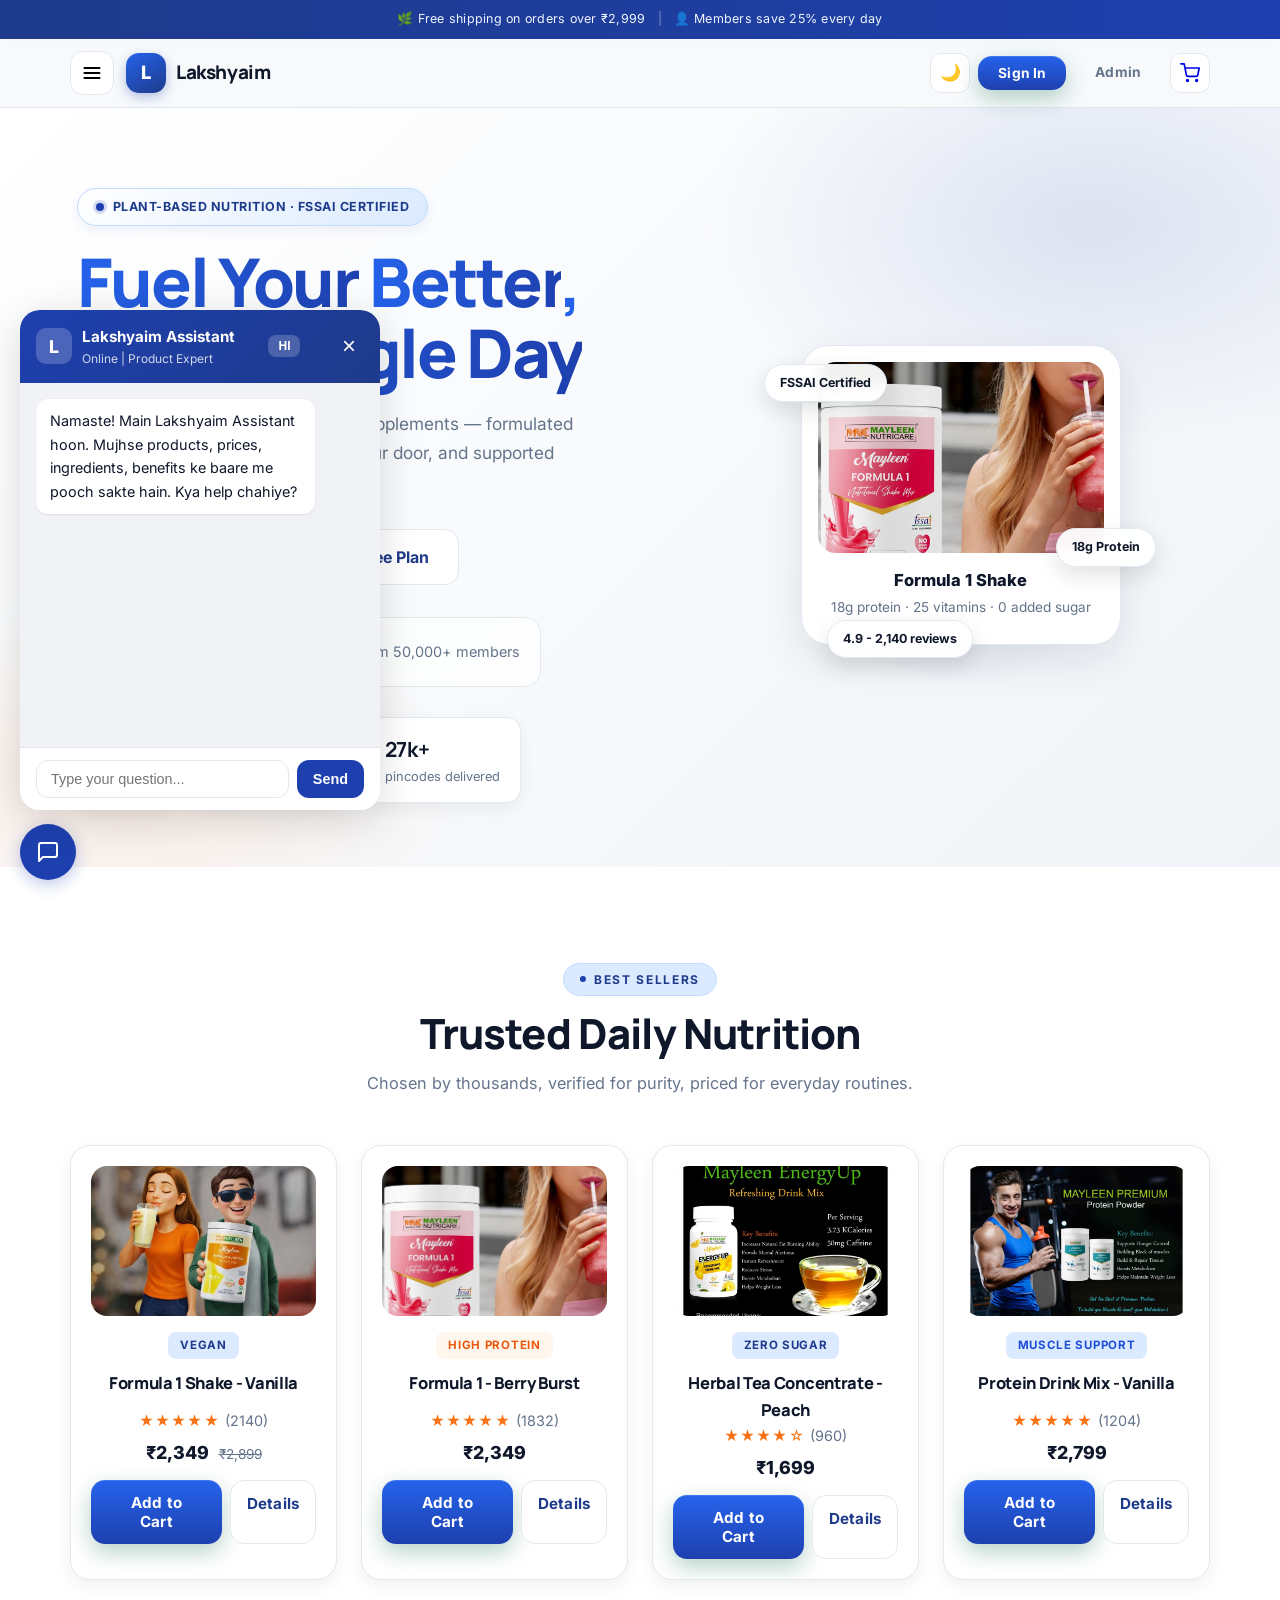
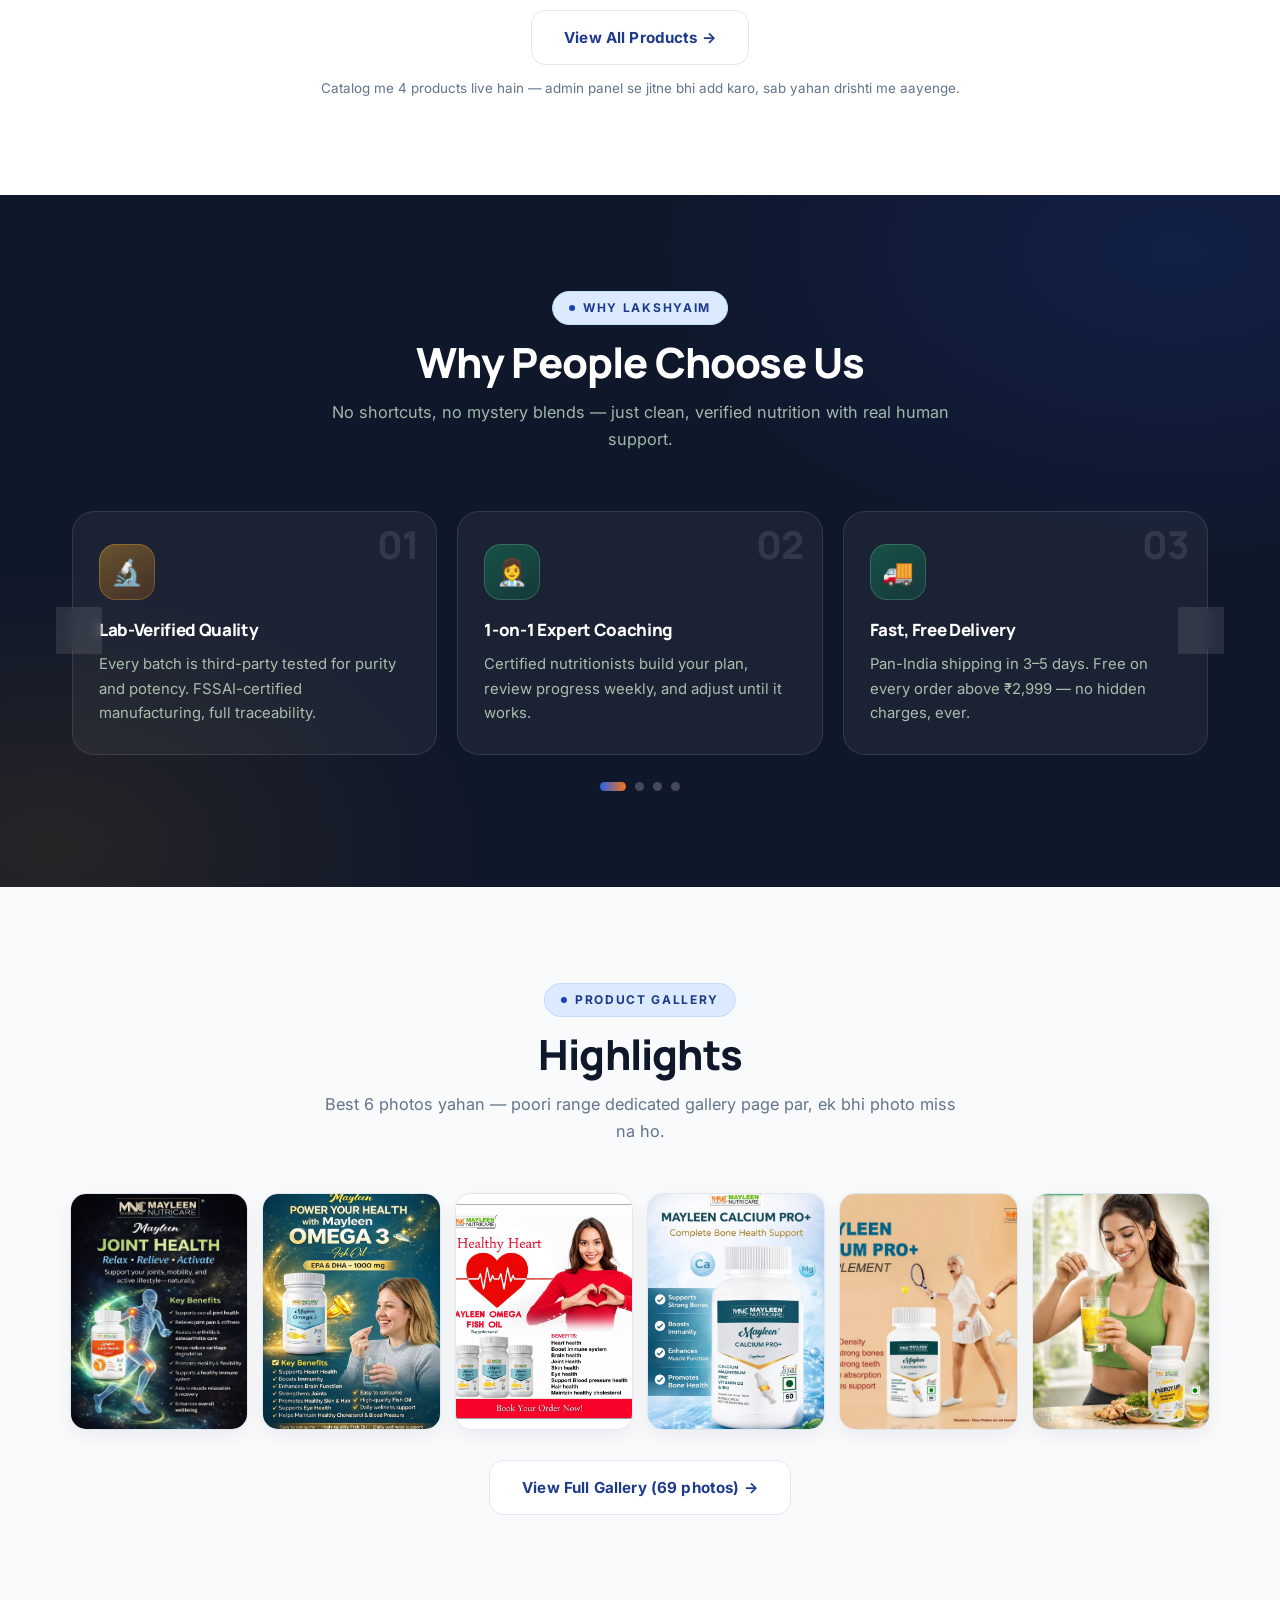
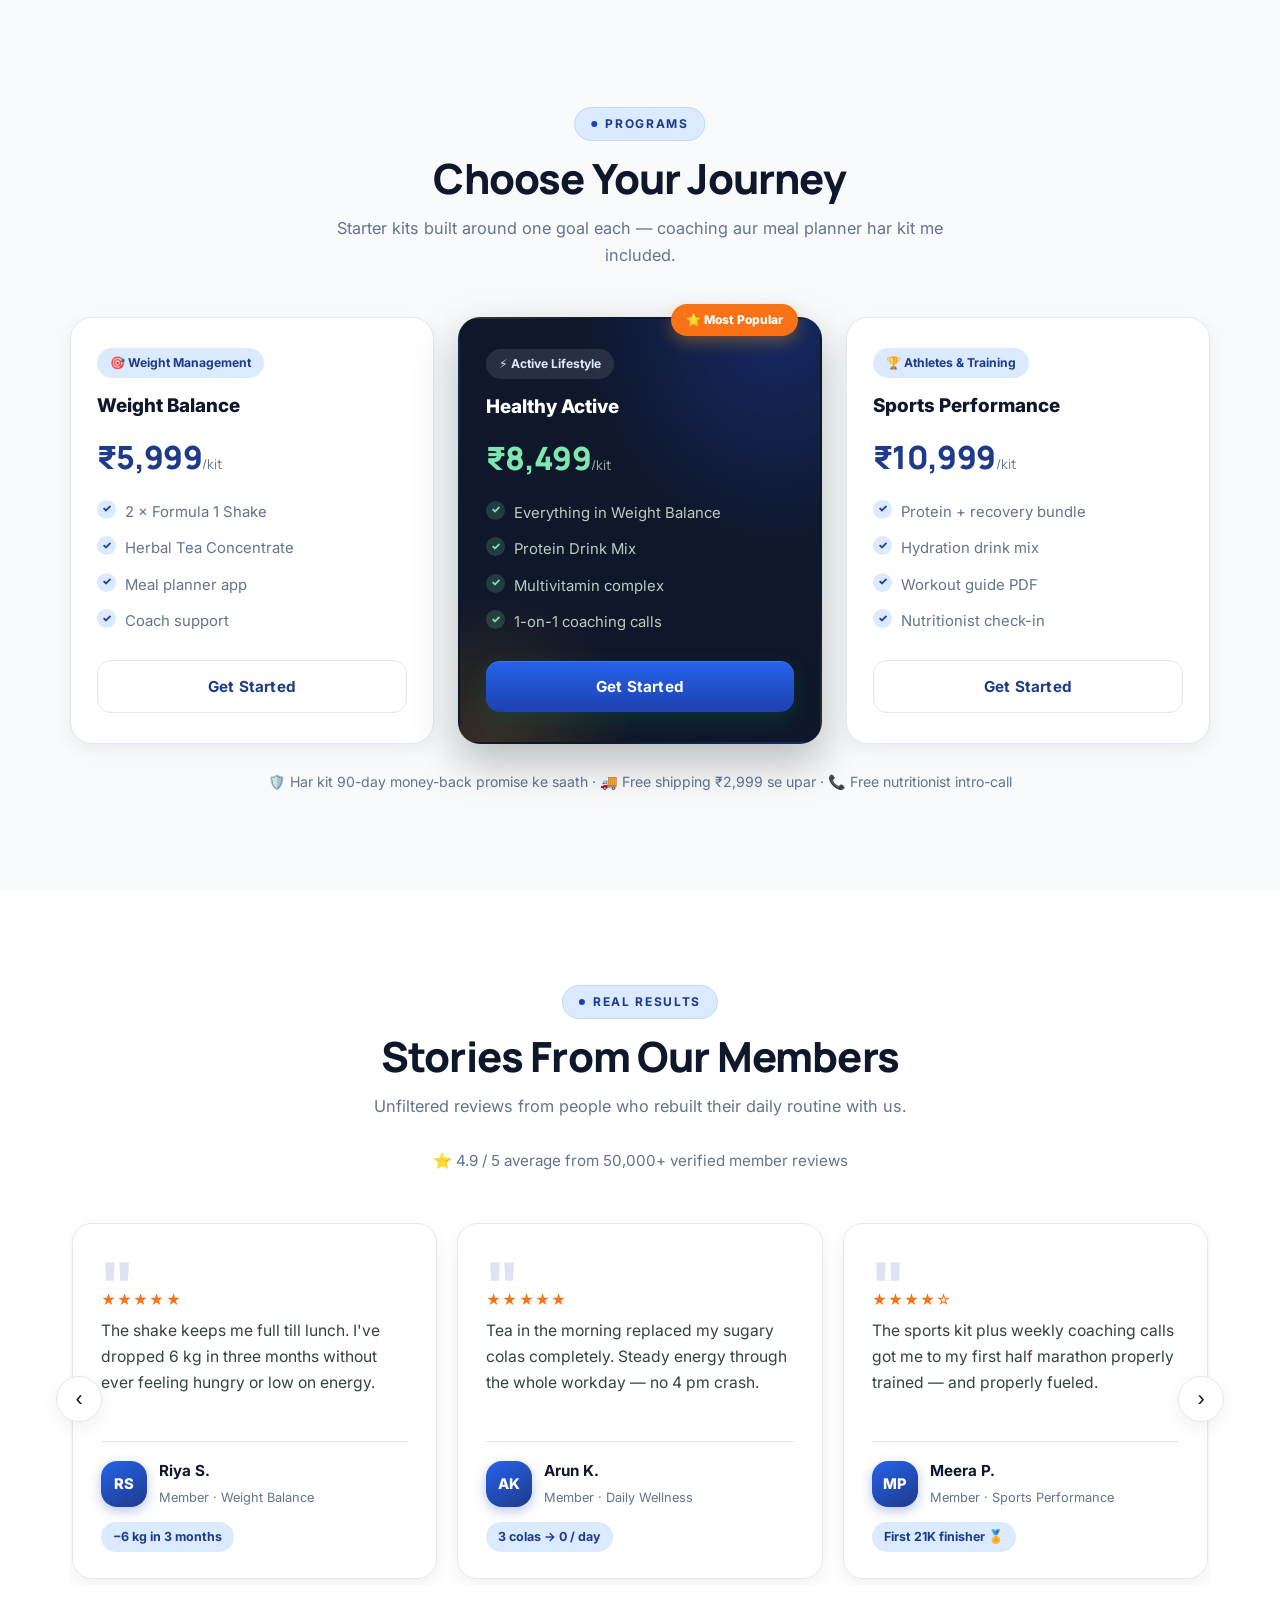
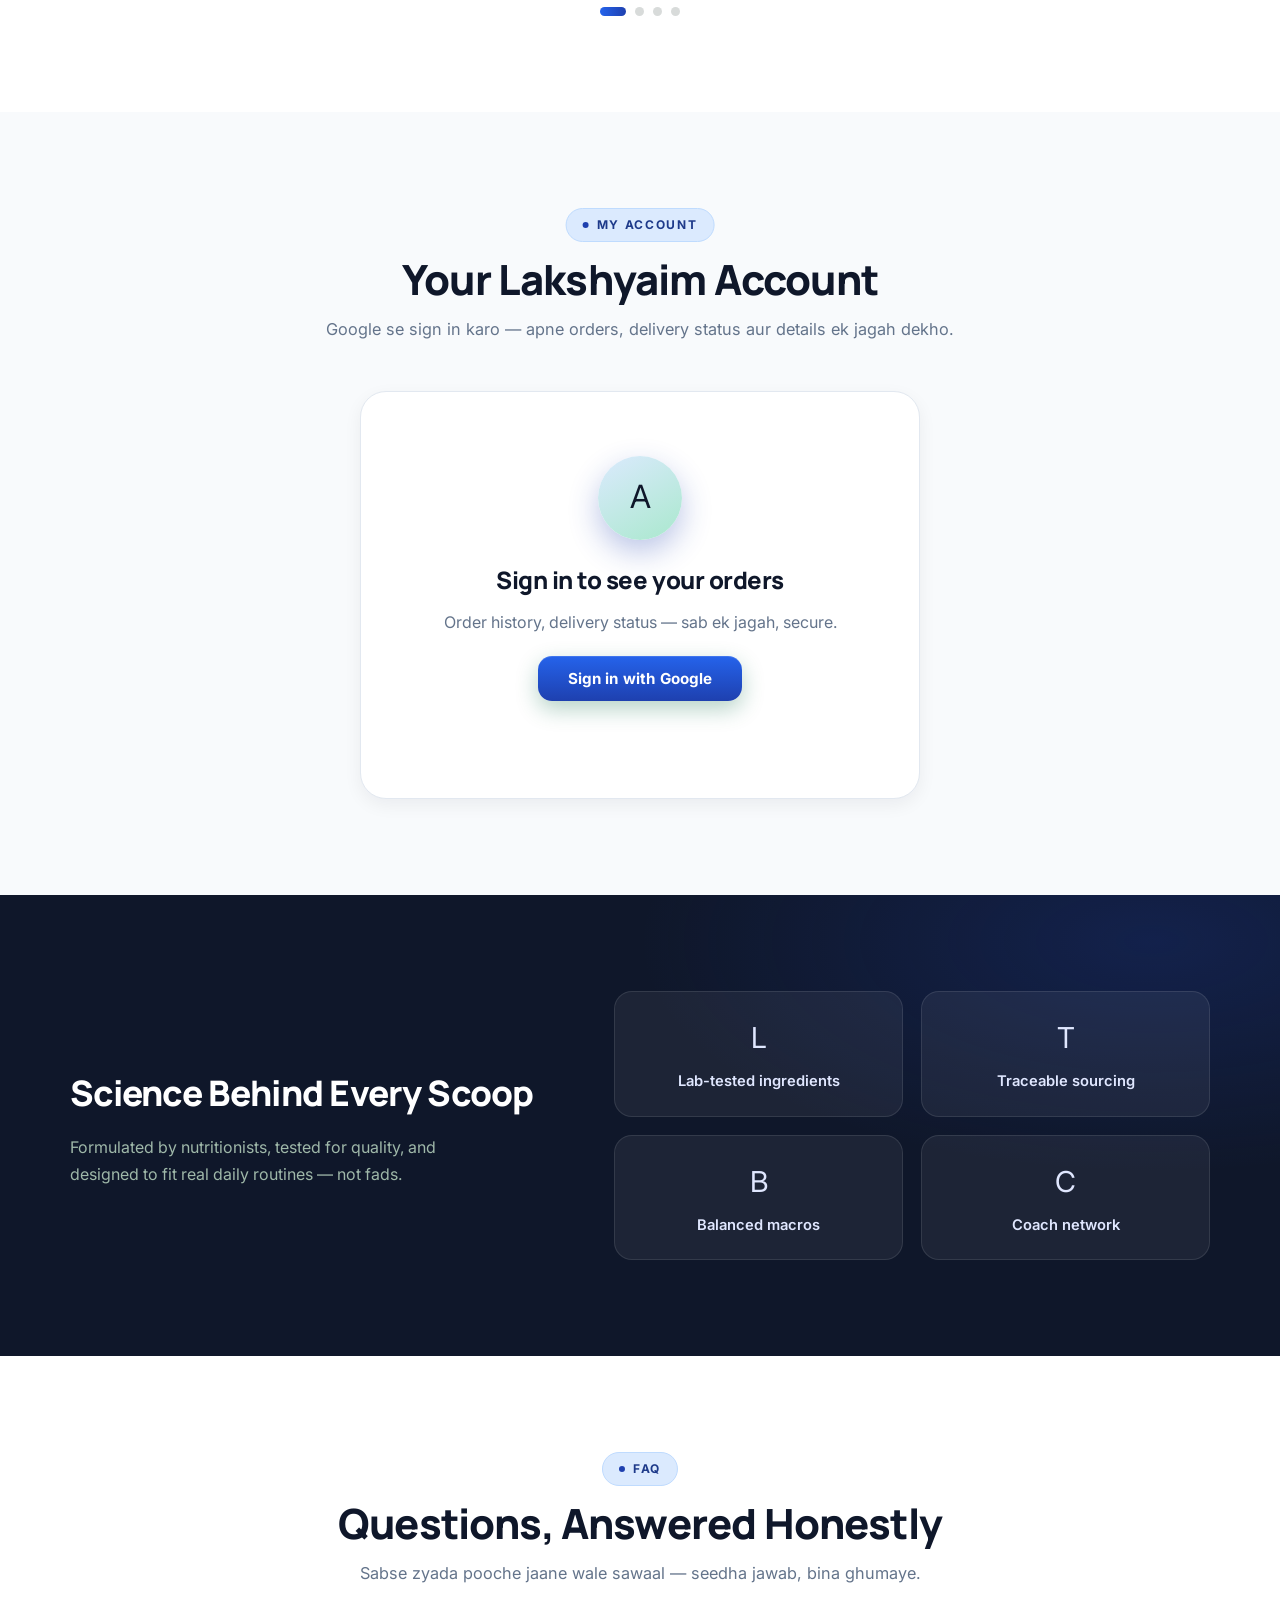
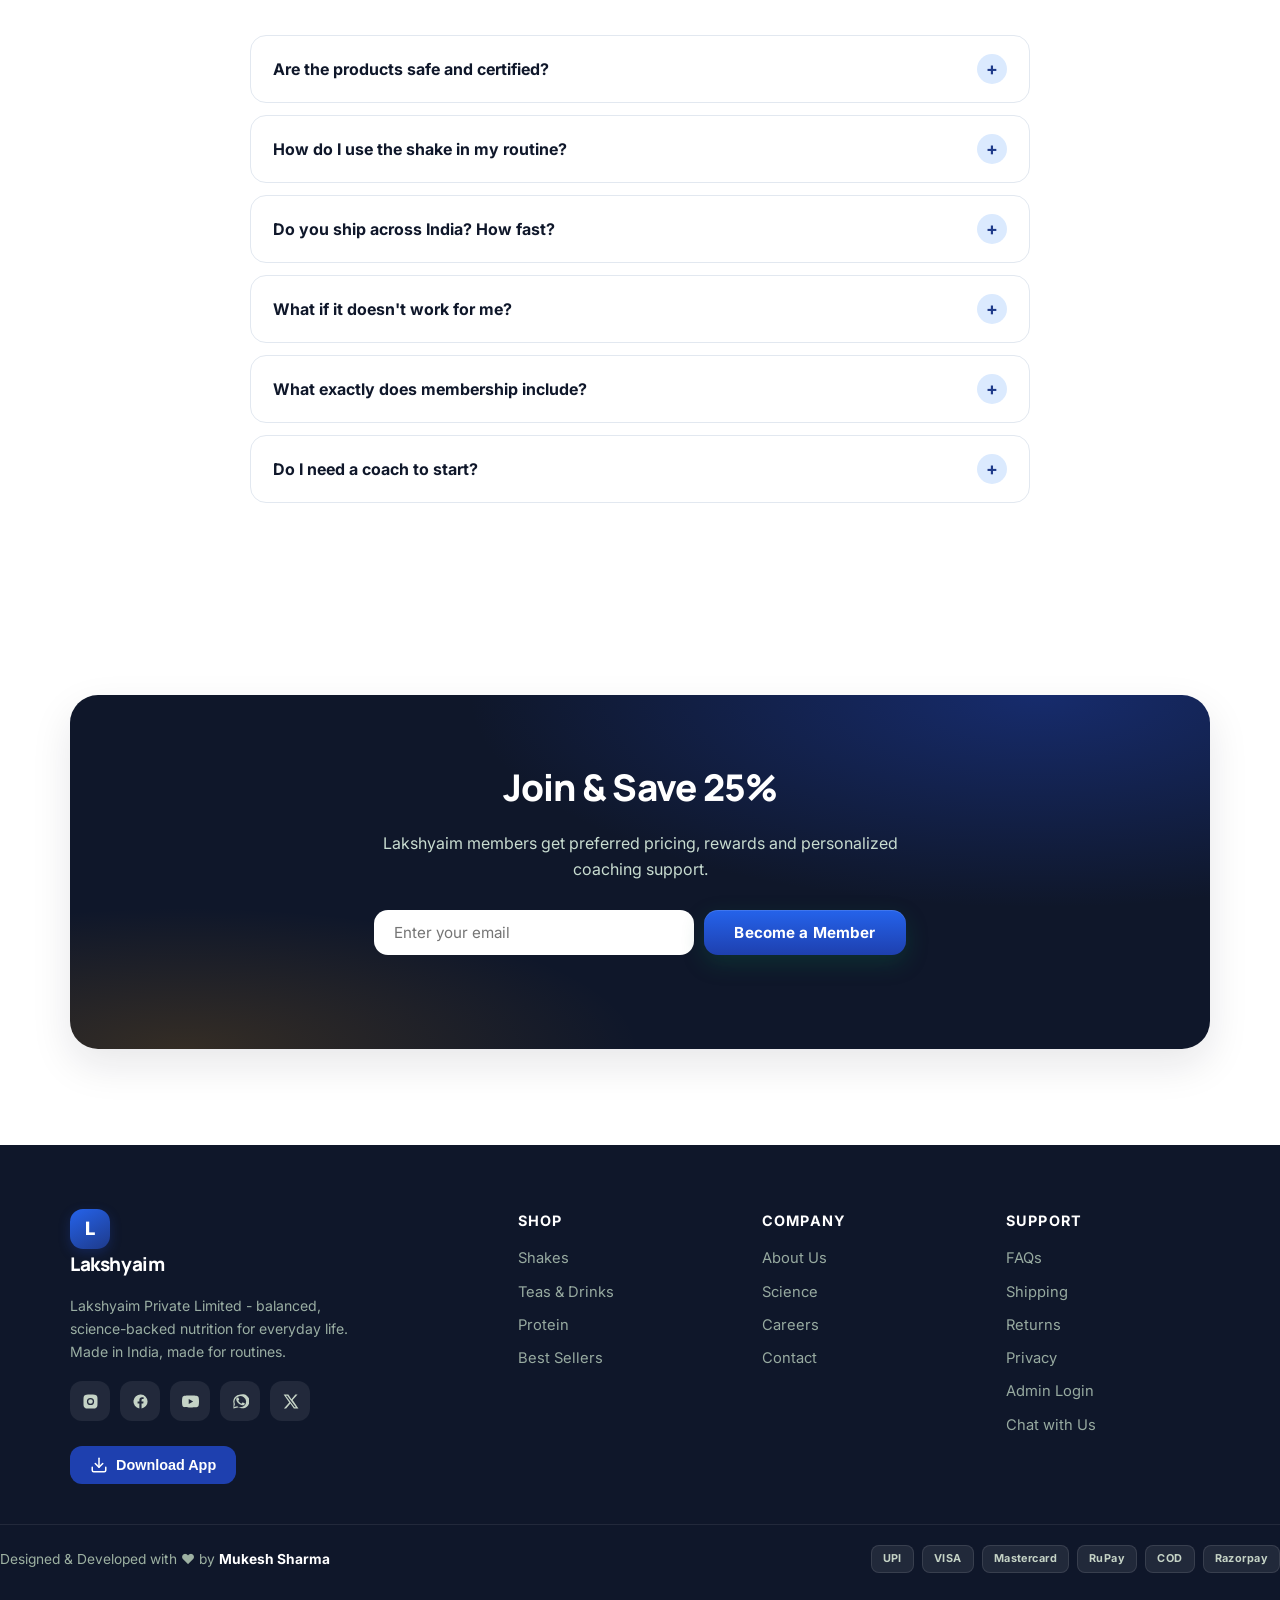
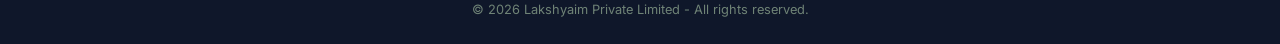
==== index.html @ b4d5fbdb "fix-chatbot-global-toggle" ====
﻿<!DOCTYPE html>
<html lang="en">
<head>
  <meta charset="UTF-8" />
  <meta name="viewport" content="width=device-width, initial-scale=1.0" />
  <title>Lakshyaim Private Limited – Nutrition &amp; Weight Management</title>
  <meta name="description" content="Lakshyaim Private Limited — science-backed protein shakes, teas and supplements for balanced nutrition and healthy weight management." />
  <link rel="icon" href="data:image/svg+xml,%3Csvg xmlns='http://www.w3.org/2000/svg' viewBox='0 0 100 100'%3E%3Crect width='100' height='100' rx='22' fill='%230d9b64'/%3E%3Ctext x='50' y='70' font-size='58' text-anchor='middle' fill='white' font-family='sans-serif' font-weight='800'%3EL%3C/text%3E%3C/svg%3E" />
  <link rel="preconnect" href="https://fonts.googleapis.com" />
  <link rel="preconnect" href="https://fonts.gstatic.com" crossorigin />
  <link href="https://fonts.googleapis.com/css2?family=Manrope:wght@500;600;700;800&display=swap" rel="stylesheet" />
  <link href="https://fonts.googleapis.com/css2?family=Inter:wght@400;500;600;700;800&display=swap" rel="stylesheet" />
  <script>(function(){try{var t=localStorage.getItem('lakshyaim_theme');if(t)document.documentElement.setAttribute('data-theme',t);}catch(e){}})();</script>
  <link rel="stylesheet" href="styles.css?v=20261139" />
  <link rel="manifest" href="manifest.json" />
  <meta name="theme-color" content="#1e40af" />
  <meta name="apple-mobile-web-app-capable" content="yes" />
  <meta name="apple-mobile-web-app-status-bar-style" content="default" />
  <meta name="apple-mobile-web-app-title" content="Lakshyaim" />
  <link rel="apple-touch-icon" href="data:image/svg+xml,%3Csvg xmlns='http://www.w3.org/2000/svg' viewBox='0 0 192 192'%3E%3Crect width='192' height='192' rx='40' fill='%231e40af'/%3E%3Ctext x='96' y='128' font-size='100' text-anchor='middle' fill='white' font-family='sans-serif' font-weight='800'%3EL%3C/text%3E%3C/svg%3E" />
</head>
<body>

  <!-- Top bar -->
  <div class="topbar">
    <span data-cms="topbar.t1"></span>
    <span class="topbar-sep">|</span>
    <span data-cms="topbar.t2"></span>
  </div>

  <!-- PWA Install Banner -->
  <div id="pwaInstallBanner" style="display:none;background:linear-gradient(135deg,var(--green),var(--green-dark));color:#fff;padding:12px 16px;text-align:center;position:sticky;top:0;z-index:200">
    <span style="font-weight:600;margin-right:12px">Install Lakshyaim App for better experience</span>
    <button id="pwaInstallBtn" style="background:#fff;color:var(--green);font-weight:700;padding:6px 16px;border-radius:8px;border:none;cursor:pointer;margin-right:8px">Install App</button>
    <button id="pwaDismissBtn" style="background:none;border:none;color:#fff;font-size:1.2rem;cursor:pointer;padding:4px 8px" aria-label="Dismiss">&times;</button>
  </div>

  <!-- Navbar : left hamburger · center logo · right actions -->
  <header class="navbar" id="navbar">
    <div class="container nav-inner">
      <button class="hamburger" id="hamburger" aria-label="Menu"><svg width="20" height="20" viewBox="0 0 24 24" fill="none" stroke="currentColor" stroke-width="2.5" stroke-linecap="round"><line x1="3" y1="6" x2="21" y2="6"/><line x1="3" y1="12" x2="21" y2="12"/><line x1="3" y1="18" x2="21" y2="18"/></svg></button>
      <a href="#" class="logo">
        <span class="logo-mark">L</span>
        <span class="logo-text">Lakshyaim</span>
      </a>
      <div class="nav-actions">
        <button class="icon-btn theme-toggle" id="themeToggle" aria-label="Switch to dark mode">Theme</button>
        <div class="user-menu" id="userMenu">
          <button id="signInBtn" class="btn btn-sm" aria-label="Sign In" aria-haspopup="true" aria-expanded="false"><span class="btn-label">Sign In</span></button>
          <div class="user-dropdown" id="userDropdown">
            <div class="ud-head">
              <div class="ud-avatar" id="udAvatar">U</div>
              <div class="ud-head-info">
                <p class="ud-name" id="udName">Guest</p>
                <p class="ud-email" id="udEmail">Google se sign in karo</p>
              </div>
            </div>
            <a href="my-orders.html" class="ud-link">My Orders</a>
            <a href="#account" class="ud-link">My Account</a>
            <a href="#membership" class="ud-link">Membership</a>
            <button class="ud-link ud-signout" id="udSignOut">Sign Out</button>
          </div>
        </div>
        <a href="admin.html" class="btn btn-sm btn-ghost" aria-label="Admin"><span class="btn-label">Admin</span></a>
        <a href="cart.html" class="icon-btn" aria-label="Cart"><svg width="20" height="20" viewBox="0 0 24 24" fill="none" stroke="currentColor" stroke-width="2" stroke-linecap="round" stroke-linejoin="round"><circle cx="9" cy="21" r="1"/><circle cx="20" cy="21" r="1"/><path d="M1 1h4l2.68 13.39a2 2 0 002 1.61h9.72a2 2 0 002-1.61L23 6H6"/></svg><span class="cart-count">2</span></a>
      </div>
    </div>
    <nav class="nav-links" id="navLinks">
      <div class="container nav-panel">
        <div class="nav-drop" id="navDrop">
          <a href="#products" id="dropToggle" class="drop-toggle" aria-haspopup="true" aria-expanded="false">Products <span class="drop-caret">▾</span></a>
          <div class="drop-menu" id="dropMenu" role="menu"></div>
        </div>
        <a href="#gallery">Gallery</a>
        <a href="#why">Why Us</a>
        <a href="#programs">Programs</a>
        <a href="#results">Results</a>
        <a href="#faq">FAQ</a>
        <a href="#membership" class="nav-cta">Membership — Save 25%</a>
      </div>
    </nav>
  </header>

  <!-- Hero -->
  <section class="hero">
    <div class="hero-text">
      <p class="badge"><span class="badge-dot"></span><span data-cms="hero.badge"></span></p>
      <h1><span data-cms-html="hero.l1"></span><span data-cms-html="hero.accent"></span><span data-cms-html="hero.l2"></span></h1>
      <p class="sub" data-cms="hero.sub"></p>
      <div class="hero-btns">
        <a href="#products" class="btn"><span data-cms="hero.cta1"></span> <span class="btn-arrow">&rarr;</span></a>
        <a href="#programs" class="btn btn-outline" data-cms="hero.cta2"></a>
      </div>
      <div class="trust-row">
        <div class="avatar-stack" aria-hidden="true">
          <span class="av-a">RS</span><span class="av-b">AK</span><span class="av-c">MP</span><span class="av-plus">+</span>
        </div>
        <p class="trust-copy">
          <span class="stars">&#9733;&#9733;&#9733;&#9733;&#9733;</span>
          <strong>4.9/5</strong> from 50,000+ members
        </p>
      </div>
      <div class="hero-stats"></div>
    </div>
    <div class="hero-img">
      <div class="shake-card">
        <div class="shake-media">
          
          <img class="shake-photo" src="gallery/img-54.jpg" alt="Formula 1 Shake" loading="eager" onerror="this.remove()" />
        </div>
        <p data-cms="hero.cardTitle"></p>
        <p class="shake-sub" data-cms="hero.cardSub"></p>
        <span class="float-chip chip-a">FSSAI Certified</span>
        <span class="float-chip chip-b">18g Protein</span>
        <span class="float-chip chip-c">4.9 - 2,140 reviews</span>
      </div>
    </div>
  </section>

  <!-- Products -->
  <section class="section" id="products">
    <div class="container">
      <p class="eyebrow">Best Sellers</p>
      <h2 class="sec-title">Trusted Daily Nutrition</h2>
      <p class="sec-sub">Chosen by thousands, verified for purity, priced for everyday routines.</p>
      <div class="grid" id="productGrid"></div>
      <div class="show-all-wrap">
        <a href="products.html" class="btn btn-outline view-all-btn">View All Products →</a>
        <p class="show-all-sub" id="catalogCountLine"></p>
      </div>
    </div>
  </section>

  <!-- Why Choose Us — auto-slide carousel -->
  <section class="section section-why" id="why">
    <div class="container">
      <p class="eyebrow">Why Lakshyaim</p>
      <h2 class="sec-title" data-cms="why.title"></h2>
      <p class="sec-sub" data-cms="why.sub"></p>
    </div>

    <div class="why-slider" id="whySlider">
      <div class="container slider-shell">
        <button class="why-nav wn-prev" id="whyPrev" aria-label="Previous slide">‹</button>
        <div class="why-viewport">
          <div class="why-track" id="whyTrack"></div>
        </div>
        <button class="why-nav wn-next" id="whyNext" aria-label="Next slide">›</button>
      </div>
      <div class="why-dots" id="whyDots"></div>
    </div>
  </section>

  <!-- Gallery -->
  <section class="section section-alt" id="gallery">
    <div class="container">
      <p class="eyebrow">Product Gallery</p>
      <h2 class="sec-title">Highlights</h2>
      <p class="sec-sub">Best 6 photos yahan — poori range dedicated gallery page par, ek bhi photo miss na ho.</p>
      <div class="gallery-grid" id="galleryGrid"></div>
      <div class="show-all-wrap">
        <a href="gallery.html" class="btn btn-outline view-all-btn" id="galleryViewBtn">View Full Gallery →</a>
      </div>
    </div>
  </section>

  <!-- Programs / Start packs -->
  <section class="section section-alt" id="programs">
    <div class="container">
      <p class="eyebrow">Programs</p>
      <h2 class="sec-title">Choose Your Journey</h2>
      <p class="sec-sub">Starter kits built around one goal each — coaching aur meal planner har kit me included.</p>
      <div class="grid grid-3 plans-grid" id="plansGrid"></div>
      <p class="plans-note" data-cms="plans.note"></p>
    </div>
  </section>

  <!-- Results / testimonials — auto-slide carousel -->
  <section class="section" id="results">
    <div class="container">
      <p class="eyebrow">Real Results</p>
      <h2 class="sec-title">Stories From Our Members</h2>
      <p class="sec-sub">Unfiltered reviews from people who rebuilt their daily routine with us.</p>
      <p class="testi-meta" data-cms="testi.meta"></p>
    </div>

    <div class="tt-slider" id="ttSlider">
      <div class="container slider-shell">
        <button class="tt-nav tt-prev" id="ttPrev" aria-label="Previous review">‹</button>
        <div class="tt-viewport">
          <div class="tt-track" id="ttTrack"></div>
        </div>
        <button class="tt-nav tt-next" id="ttNext" aria-label="Next review">›</button>
      </div>
      <div class="tt-dots" id="ttDots"></div>
    </div>
  </section>

  <!-- My Account — Google login user panel -->
  <section class="section section-alt" id="account">
    <div class="container">
      <p class="eyebrow">My Account</p>
      <h2 class="sec-title">Your Lakshyaim Account</h2>
      <p class="sec-sub">Google se sign in karo — apne orders, delivery status aur details ek jagah dekho.</p>

      <!-- Signed out -->
      <div id="accountSignedOut">
        <div class="checkout-success" style="max-width:560px;margin:0 auto;">
          <span class="success-icon">A</span>
          <h1 style="font-size:1.5rem;">Sign in to see your orders</h1>
          <p class="success-sub">Order history, delivery status — sab ek jagah, secure.</p>
          <button type="button" class="btn" id="accountGoogleBtn" style="margin-top:20px">
            Sign in with Google
          </button>
          <p class="form-msg" id="accountMsg" style="margin-top:14px"></p>
        </div>
      </div>

      <!-- Logged in -->
      <div id="accountLoggedIn" style="display:none">
        <div class="account-user-card">
          <div class="account-avatar" id="accAvatar">U</div>
          <div class="acc-info">
            <p class="acc-name" id="accName"></p>
            <p class="acc-email" id="accEmail"></p>
          </div>
          <a href="my-orders.html" class="btn btn-sm" style="background:rgba(255,255,255,0.14);color:#fff;box-shadow:none">All Orders</a>
          <button class="btn btn-sm" id="accSignOut" style="background:rgba(255,255,255,0.12);box-shadow:none">Sign Out</button>
        </div>

        <div class="acc-orders-head">
          <h3>Recent Orders</h3>
          <a href="my-orders.html" class="summary-link" style="margin:0">View all orders →</a>
        </div>
        <div id="accOrders"></div>
      </div>
    </div>
  </section>

  <!-- Science strip -->
  <section class="section section-dark" id="science">
    <div class="container split">
      <div>
        <h2>Science Behind Every Scoop</h2>
        <p class="sub-dark">
          Formulated by nutritionists, tested for quality, and designed to fit
          real daily routines — not fads.
        </p>
      </div>
      <div class="feature-row">
        <div class="feature"><span>L</span><p>Lab-tested ingredients</p></div>
        <div class="feature"><span>T</span><p>Traceable sourcing</p></div>
        <div class="feature"><span>B</span><p>Balanced macros</p></div>
        <div class="feature"><span>C</span><p>Coach network</p></div>
      </div>
    </div>
  </section>

  <!-- FAQ -->
  <section class="section" id="faq">
    <div class="container faq-wrap">
      <p class="eyebrow">FAQ</p>
      <h2 class="sec-title">Questions, Answered Honestly</h2>
      <p class="sec-sub">Sabse zyada pooche jaane wale sawaal — seedha jawab, bina ghumaye.</p>
      <div class="faq-list" id="faqList">
        <div class="faq-item">
          <button class="faq-q" type="button" aria-expanded="false">
            <span>Are the products safe and certified?</span>
            <span class="faq-ico">+</span>
          </button>
          <div class="faq-a"><p>Yes. Every product is made in FSSAI-certified facilities and every batch is third-party lab-tested for purity and potency. Certificates of analysis are available on request — we have nothing to hide.</p></div>
        </div>
        <div class="faq-item">
          <button class="faq-q" type="button" aria-expanded="false">
            <span>How do I use the shake in my routine?</span>
            <span class="faq-ico">+</span>
          </button>
          <div class="faq-a"><p>Most members replace one or two meals a day with a shake, keep one balanced whole-food meal, and add healthy snacks. Your free welcome plan walks you through the first week step by step.</p></div>
        </div>
        <div class="faq-item">
          <button class="faq-q" type="button" aria-expanded="false">
            <span>Do you ship across India? How fast?</span>
            <span class="faq-ico">+</span>
          </button>
          <div class="faq-a"><p>We ship to 27,000+ pin codes pan-India in 3–5 working days. Orders above ₹2,999 ship free; below that a flat ₹99 applies. Track every order from your account.</p></div>
        </div>
        <div class="faq-item">
          <button class="faq-q" type="button" aria-expanded="false">
            <span>What if it doesn't work for me?</span>
            <span class="faq-ico">+</span>
          </button>
          <div class="faq-a"><p>You get a 90-day money-back promise. If you follow the plan and don't feel a genuine difference, write to us — we refund the order. That policy has our founder's signature on it.</p></div>
        </div>
        <div class="faq-item">
          <button class="faq-q" type="button" aria-expanded="false">
            <span>What exactly does membership include?</span>
            <span class="faq-ico">+</span>
          </button>
          <div class="faq-a"><p>Members save 25% on every order, unlock reward points, get early access to new flavours, and a free monthly check-in with a certified nutritionist. No lock-in — cancel anytime.</p></div>
        </div>
        <div class="faq-item">
          <button class="faq-q" type="button" aria-expanded="false">
            <span>Do I need a coach to start?</span>
            <span class="faq-ico">+</span>
          </button>
          <div class="faq-a"><p>No. The starter guide, meal planner and recipes are enough to begin on your own. Coaching is there when you want accountability or a personalised plan — free for members.</p></div>
        </div>
      </div>
    </div>
  </section>

  <!-- Membership CTA -->
  <section class="section" id="membership">
    <div class="container cta-box">
      <h2>Join &amp; Save 25%</h2>
      <p>Lakshyaim members get preferred pricing, rewards and personalized coaching support.</p>
      <form id="joinForm" class="cta-form">
        <input type="email" id="email" placeholder="Enter your email" required />
        <button type="submit" class="btn">Become a Member</button>
      </form>
      <p class="form-msg" id="formMsg"></p>
    </div>
  </section>

  <!-- Footer -->
  <footer class="footer" id="contact">
    <div class="container footer-grid">
      <div>
        <a href="#" class="logo logo-light">
          <span class="logo-mark">L</span><span class="logo-text">Lakshyaim</span>
        </a>
        <p class="footer-sub" data-cms="footer.about"></p>
        <div class="footer-social">
          <a href="#" aria-label="Instagram" title="Instagram" id="socialInstagram">
            <svg viewBox="0 0 24 24" fill="currentColor"><path d="M12 2.2c3.2 0 3.6 0 4.9.1 1.2.1 1.8.2 2.2.4.6.2 1 .5 1.4.9.4.4.7.8.9 1.4.2.4.4 1 .4 2.2.1 1.3.1 1.7.1 4.9s0 3.6-.1 4.9c-.1 1.2-.2 1.8-.4 2.2-.2.6-.5 1-.9 1.4-.4.4-.8.7-1.4.9-.4.2-1 .4-2.2.4-1.3.1-1.7.1-4.9.1s-3.6 0-4.9-.1c-1.2-.1-1.8-.2-2.2-.4-.6-.2-1-.5-1.4-.9-.4-.4-.7-.8-.9-1.4-.2-.4-.4-1-.4-2.2-.1-1.3-.1-1.7-.1-4.9s0-3.6.1-4.9c.1-1.2.2-1.8.4-2.2.2-.6.5-1 .9-1.4.4-.4.8-.7 1.4-.9.4-.2 1-.4 2.2-.4 1.3-.1 1.7-.1 4.9-.1zm0 4.7a5.1 5.1 0 100 10.2 5.1 5.1 0 000-10.2zm0 8.4a3.3 3.3 0 110-6.6 3.3 3.3 0 010 6.6zm6.5-8.6a1.2 1.2 0 11-2.4 0 1.2 1.2 0 012.4 0z"/></svg>
          </a>
          <a href="#" aria-label="Facebook" title="Facebook" id="socialFacebook">
            <svg viewBox="0 0 24 24" fill="currentColor"><path d="M22 12a10 10 0 10-11.6 9.9v-7H7.9V12h2.5V9.8c0-2.5 1.5-3.9 3.8-3.9 1.1 0 2.2.2 2.2.2v2.5h-1.3c-1.2 0-1.6.8-1.6 1.6V12h2.8l-.4 2.9h-2.4v7A10 10 0 0022 12z"/></svg>
          </a>
          <a href="#" aria-label="YouTube" title="YouTube" id="socialYoutube">
            <svg viewBox="0 0 24 24" fill="currentColor"><path d="M23.5 6.2a3 3 0 00-2.1-2.1C19.5 3.5 12 3.5 12 3.5s-7.5 0-9.4.6A3 3 0 00.5 6.2 31 31 0 000 12a31 31 0 00.5 5.8 3 3 0 002.1 2.1c1.9.6 9.4.6 9.4.6s7.5 0 9.4-.6a3 3 0 002.1-2.1A31 31 0 0024 12a31 31 0 00-.5-5.8zM9.5 15.5v-7l6.3 3.5-6.3 3.5z"/></svg>
          </a>
          <a href="#" aria-label="WhatsApp" title="WhatsApp" id="socialWhatsapp">
            <svg viewBox="0 0 24 24" fill="currentColor"><path d="M17.5 14.4c-.3-.1-1.8-.9-2.1-1-.3-.1-.5-.2-.7.1-.2.3-.8 1-.9 1.2-.2.2-.3.2-.6.1-.3-.1-1.3-.5-2.4-1.5-.9-.8-1.5-1.8-1.7-2.1-.2-.3 0-.5.1-.6l.5-.6c.2-.2.2-.3.3-.5.1-.2 0-.4 0-.6l-.9-2.2c-.2-.6-.5-.5-.7-.5h-.6c-.2 0-.5.1-.8.4-.3.3-1 1-1 2.5s1.1 2.9 1.2 3.1c.1.2 2.1 3.2 5.1 4.5.7.3 1.3.5 1.7.6.7.2 1.4.2 1.9.1.6-.1 1.8-.7 2-1.4.3-.7.3-1.3.2-1.4-.1-.1-.3-.2-.6-.3zM12 2A10 10 0 002.2 14.7L2 22l7.4-1.9A10 10 0 1012 2zm0 18.2c-1.5 0-3-.4-4.3-1.2l-.3-.2-4.4 1.1 1.2-4.3-.2-.4a8.2 8.2 0 1115.9-3.4 8.2 8.2 0 01-7.9 8.3z"/></svg>
          </a>
          <a href="#" aria-label="X (Twitter)" title="X" id="socialTwitter">
            <svg viewBox="0 0 24 24" fill="currentColor"><path d="M18.9 2H22l-7 8 8.2 12h-6.4l-5-7.3L5.8 22H2.7l7.5-8.6L2.3 2h6.6l4.5 6.7L18.9 2zm-1.1 18h1.8L7.4 3.9H5.5L17.8 20z"/></svg>
          </a>
        </div>
        <div style="margin-top:16px">
          <button id="footerInstallBtn" style="display:none;background:var(--green);color:#fff;font-weight:700;padding:10px 20px;border-radius:12px;border:none;cursor:pointer;font-size:0.9rem;display:inline-flex;align-items:center;gap:8px" onclick="triggerPwaInstall()">
            <svg width="18" height="18" viewBox="0 0 24 24" fill="none" stroke="currentColor" stroke-width="2" stroke-linecap="round" stroke-linejoin="round"><path d="M21 15v4a2 2 0 01-2 2H5a2 2 0 01-2-2v-4"/><polyline points="7 10 12 15 17 10"/><line x1="12" y1="15" x2="12" y2="3"/></svg>
            Download App
          </button>
        </div>
      </div>
      <div>
        <h4>Shop</h4>
        <a href="#">Shakes</a><a href="#">Teas &amp; Drinks</a><a href="#">Protein</a><a href="#products">Best Sellers</a>
      </div>
      <div>
        <h4>Company</h4>
        <a href="#">About Us</a><a href="#">Science</a><a href="#">Careers</a><a href="#">Contact</a>
      </div>
      <div>
        <h4>Support</h4>
        <a href="#">FAQs</a><a href="#">Shipping</a><a href="#">Returns</a><a href="#">Privacy</a>
        <a href="admin.html">Admin Login</a>
        <a href="#" onclick="document.getElementById('chatbotFabBtn').click();return false;">Chat with Us</a>
      </div>
    </div>
    <div class="footer-credit-inner">
      <p class="credit-text" data-cms-html="footer.credit"></p>
      <div class="pay-badges" aria-label="Payment methods">
        <span class="pay-badge">UPI</span>
        <span class="pay-badge">VISA</span>
        <span class="pay-badge">Mastercard</span>
        <span class="pay-badge">RuPay</span>
        <span class="pay-badge">COD</span>
        <span class="pay-badge">Razorpay</span>
      </div>
    </div>
    <p class="copyright" data-cms="footer.copyright"></p>
  </footer>

  <!-- Gallery lightbox -->
  <div class="lightbox" id="lightbox" aria-hidden="true" role="dialog" aria-label="Photo viewer">
    <button class="lb-btn lb-close" id="lbClose" aria-label="Close">Close</button>
    <button class="lb-btn lb-prev" id="lbPrev" aria-label="Previous photo">‹</button>
    <img id="lbImg" src="" alt="Gallery photo" />
    <button class="lb-btn lb-next" id="lbNext" aria-label="Next photo">›</button>
    <p class="lb-count" id="lbCount"></p>
  </div>

  <script src="products.js?v=20261139"></script>
  <script src="cart.js?v=20261139"></script>
  <script src="site-content.js?v=20261139"></script>
  <script src="script.js?v=20261139"></script>
  <script src="auth.js?v=20261139"></script>
  <!-- PWA Install Popup -->
  <div id="pwaPopup" style="display:none;position:fixed;inset:0;background:rgba(0,0,0,0.5);z-index:9999;align-items:center;justify-content:center;padding:16px">
    <div style="background:#fff;border-radius:20px;padding:32px;max-width:400px;width:100%;text-align:center;box-shadow:0 24px 60px rgba(0,0,0,0.2);position:relative">
      <button id="pwaPopupDismiss" style="position:absolute;top:12px;right:16px;background:none;border:none;font-size:1.5rem;cursor:pointer;color:var(--muted);line-height:1">&times;</button>
      <div style="width:64px;height:64px;border-radius:16px;background:linear-gradient(150deg,var(--green),var(--green-dark));display:grid;place-items:center;margin:0 auto 16px;font-size:2rem;font-weight:800;color:#fff">L</div>
      <h2 style="font-size:1.3rem;margin:0 0 8px;color:var(--ink)">Install Lakshyaim App</h2>
      <p style="color:var(--muted);font-size:0.92rem;margin:0 0 20px;line-height:1.6">Get faster access, offline support, and a native app experience. Install now!</p>
      <div style="display:flex;gap:12px;justify-content:center;flex-wrap:wrap">
        <button id="pwaPopupInstall" style="background:var(--green);color:#fff;font-weight:700;padding:10px 24px;border-radius:12px;border:none;cursor:pointer;font-size:0.95rem">Install App</button>
        <button id="pwaPopupDismiss" style="background:var(--alt);color:var(--ink);font-weight:600;padding:10px 24px;border-radius:12px;border:1px solid var(--card-border);cursor:pointer;font-size:0.95rem">Maybe Later</button>
      </div>
    </div>
  </div>

  <!-- PWA Download Button (visible on page) -->
  <div style="position:fixed;bottom:20px;right:20px;z-index:100" id="pwaFab">
    <button id="pwaFabBtn" style="background:var(--green);color:#fff;border:none;border-radius:50%;width:56px;height:56px;font-size:1.5rem;cursor:pointer;box-shadow:0 4px 16px rgba(30,64,175,0.3);display:none;align-items:center;justify-content:center" title="Install App">
      <svg width="24" height="24" viewBox="0 0 24 24" fill="none" stroke="currentColor" stroke-width="2" stroke-linecap="round" stroke-linejoin="round"><path d="M21 15v4a2 2 0 01-2 2H5a2 2 0 01-2-2v-4"/><polyline points="7 10 12 15 17 10"/><line x1="12" y1="15" x2="12" y2="3"/></svg>
    </button>
  </div>

  <!-- Chatbot Widget -->
  <div id="chatbotFab" style="position:fixed;bottom:20px;left:20px;z-index:100">
    <button id="chatbotFabBtn" onclick="toggleChatbot()" style="background:var(--green);color:#fff;border:none;border-radius:50%;width:56px;height:56px;font-size:1.5rem;cursor:pointer;box-shadow:0 4px 16px rgba(30,64,175,0.3);display:flex;align-items:center;justify-content:center;z-index:9999;position:relative" title="Chat with us">
      <svg width="24" height="24" viewBox="0 0 24 24" fill="none" stroke="currentColor" stroke-width="2" stroke-linecap="round" stroke-linejoin="round"><path d="M21 15a2 2 0 01-2 2H7l-4 4V5a2 2 0 012-2h14a2 2 0 012 2z"/></svg>
    </button>
  </div>

  <div id="chatbotWindow" style="display:none;position:fixed;bottom:90px;left:20px;z-index:1001;width:360px;max-width:calc(100vw - 40px);height:500px;max-height:calc(100vh - 120px);background:#fff;border-radius:20px;box-shadow:0 8px 40px rgba(0,0,0,0.15);flex-direction:column;overflow:hidden">
    <div style="background:linear-gradient(135deg,var(--green),var(--green-dark));color:#fff;padding:14px 16px;display:flex;align-items:center;justify-content:space-between">
      <div style="display:flex;align-items:center;gap:10px">
        <div style="width:36px;height:36px;border-radius:10px;background:rgba(255,255,255,0.2);display:grid;place-items:center;font-weight:800;font-size:1.1rem">L</div>
        <div>
          <p style="margin:0;font-weight:700;font-size:0.95rem">Lakshyaim Assistant</p>
          <p style="margin:0;font-size:0.75rem;opacity:0.8">Online | Product Expert</p>
        </div>
      </div>
      <div style="display:flex;align-items:center;gap:6px">
        <button id="langToggle" style="background:rgba(255,255,255,0.2);border:none;color:#fff;padding:4px 10px;border-radius:8px;font-size:0.75rem;cursor:pointer;font-weight:600">HI</button>
      </div>
      <button id="chatbotClose" style="background:none;border:none;color:#fff;font-size:1.5rem;cursor:pointer;padding:4px 8px;line-height:1">&times;</button>
    </div>
    <div id="chatbotMessages" style="flex:1;overflow-y:auto;padding:16px;display:flex;flex-direction:column;gap:10px;background:#f0f2f5">
      <div style="background:#fff;border-radius:12px;padding:10px 14px;max-width:85%;align-self:flex-start;box-shadow:0 1px 2px rgba(0,0,0,0.08)">
        <p style="margin:0;font-size:0.9rem;color:var(--ink)">Namaste! Main Lakshyaim Assistant hoon. Mujhse products, prices, ingredients, benefits ke baare me pooch sakte hain. Kya help chahiye?</p>
      </div>
    </div>
    <div style="padding:12px 16px;background:#fff;border-top:1px solid var(--card-border);display:flex;gap:8px">
      <input id="chatbotInput" type="text" placeholder="Type your question..." style="flex:1;padding:10px 14px;border:1.5px solid var(--card-border);border-radius:12px;font-size:0.9rem;outline:none" />
      <button id="chatbotSend" style="background:var(--green);color:#fff;border:none;border-radius:12px;padding:10px 16px;cursor:pointer;font-weight:600;font-size:0.9rem">Send</button>
    </div>
  </div>

  <script src="theme.js?v=20261139"></script>
  <script>
    let deferredPrompt = null;

    // Capture the install prompt
    window.addEventListener("beforeinstallprompt", (e) => {
      e.preventDefault();
      deferredPrompt = e;
      console.log("PWA install prompt available");

      // Show banner
      const banner = document.getElementById("pwaInstallBanner");
      if (banner) {
        const dismissed = localStorage.getItem("pwa_dismissed");
        if (!dismissed || (Date.now() - Number(dismissed)) > 7 * 24 * 60 * 60 * 1000) {
          banner.style.display = "block";
        }
      }

      // Show FAB
      const fab = document.getElementById("pwaFabBtn");
      if (fab) fab.style.display = "flex";

      // Show footer button
      const footerBtn = document.getElementById("footerInstallBtn");
      if (footerBtn) footerBtn.style.display = "inline-flex";
    });

    // Banner install button
    document.getElementById("pwaInstallBtn")?.addEventListener("click", async () => {
      if (!deferredPrompt) return;
      deferredPrompt.prompt();
      const { outcome } = await deferredPrompt.userChoice;
      deferredPrompt = null;
      const banner = document.getElementById("pwaInstallBanner");
      if (banner) banner.style.display = "none";
    });

    // Banner dismiss
    document.getElementById("pwaDismissBtn")?.addEventListener("click", () => {
      const banner = document.getElementById("pwaInstallBanner");
      if (banner) banner.style.display = "none";
      localStorage.setItem("pwa_dismissed", Date.now().toString());
    });

    // Footer install button
    window.triggerPwaInstall = async function() {
      if (!deferredPrompt) {
        // Show manual install instructions
        const isIOS = /iPad|iPhone|iPod/.test(navigator.userAgent);
        const isAndroid = /Android/.test(navigator.userAgent);
        let msg = "To install this app:\n\n";
        if (isIOS) {
          msg += "1. Tap the Share button (square with arrow)\n";
          msg += "2. Scroll down and tap 'Add to Home Screen'\n";
          msg += "3. Tap 'Add' to confirm";
        } else if (isAndroid) {
          msg += "1. Tap the menu (3 dots) in Chrome\n";
          msg += "2. Tap 'Add to Home screen' or 'Install app'\n";
          msg += "3. Tap 'Add' to confirm";
        } else {
          msg += "1. Click the menu (3 dots) in Chrome/Edge\n";
          msg += "2. Click 'Install Lakshyaim' or 'Add to Home screen'\n";
          msg += "3. Click 'Install' to confirm";
        }
        alert(msg);
        return;
      }
      deferredPrompt.prompt();
      const { outcome } = await deferredPrompt.userChoice;
      deferredPrompt = null;
      const footerBtn = document.getElementById("footerInstallBtn");
      if (footerBtn) footerBtn.style.display = "none";
      const fab = document.getElementById("pwaFabBtn");
      if (fab) fab.style.display = "none";
    };

    // FAB click
    document.getElementById("pwaFabBtn")?.addEventListener("click", async () => {
      if (!deferredPrompt) return;
      deferredPrompt.prompt();
      const { outcome } = await deferredPrompt.userChoice;
      deferredPrompt = null;
      const fab = document.getElementById("pwaFabBtn");
      if (fab) fab.style.display = "none";
    });

    // Popup after 3 seconds
    setTimeout(() => {
      if (deferredPrompt) {
        const popup = document.getElementById("pwaPopup");
        if (popup) popup.style.display = "flex";
      }
    }, 3000);

    // Popup install button
    document.getElementById("pwaPopupInstall")?.addEventListener("click", async () => {
      if (!deferredPrompt) return;
      deferredPrompt.prompt();
      const { outcome } = await deferredPrompt.userChoice;
      deferredPrompt = null;
      const popup = document.getElementById("pwaPopup");
      if (popup) popup.style.display = "none";
    });

    // Popup dismiss
    document.getElementById("pwaPopupDismiss")?.addEventListener("click", () => {
      const popup = document.getElementById("pwaPopup");
      if (popup) popup.style.display = "none";
      localStorage.setItem("pwa_dismissed", Date.now().toString());
    });

    // App installed
    window.addEventListener("appinstalled", () => {
      const banner = document.getElementById("pwaInstallBanner");
      if (banner) banner.style.display = "none";
      const popup = document.getElementById("pwaPopup");
      if (popup) popup.style.display = "none";
      const fab = document.getElementById("pwaFabBtn");
      if (fab) fab.style.display = "none";
      const footerBtn = document.getElementById("footerInstallBtn");
      if (footerBtn) footerBtn.style.display = "none";
      deferredPrompt = null;
    });
  </script>
  </script>
  <script>
    if ('serviceWorker' in navigator) {
      navigator.serviceWorker.register('sw.js').catch(() => {});
    }
  </script>
  <script>
    window.toggleChatbot = function() {
      var w = document.getElementById("chatbotWindow");
      if (w) {
        if (w.style.display === "none" || !w.style.display) {
          w.style.display = "flex";
          var input = document.getElementById("chatbotInput");
          if (input) input.focus();
        } else {
          w.style.display = "none";
        }
      }
    }
    (function() {
      const chatbotFab = document.getElementById("chatbotFabBtn");
      const chatbotWindow = document.getElementById("chatbotWindow");
      const chatbotClose = document.getElementById("chatbotClose");
      const chatbotInput = document.getElementById("chatbotInput");
      const chatbotSend = document.getElementById("chatbotSend");
      const chatbotMessages = document.getElementById("chatbotMessages");

      chatbotFab?.addEventListener("click", () => {
        if (chatbotWindow.style.display === "none" || !chatbotWindow.style.display) {
          chatbotWindow.style.display = "flex";
          chatbotInput?.focus();
        } else {
          chatbotWindow.style.display = "none";
        }
      });

      chatbotClose?.addEventListener("click", () => {
        chatbotWindow.style.display = "none";
      });

      function addMessage(text, isUser) {
        const div = document.createElement("div");
        div.style.cssText = isUser
          ? "background:var(--green-light);border-radius:12px;padding:10px 14px;max-width:85%;align-self:flex-end;box-shadow:0 1px 2px rgba(0,0,0,0.08)"
          : "background:#fff;border-radius:12px;padding:10px 14px;max-width:85%;align-self:flex-start;box-shadow:0 1px 2px rgba(0,0,0,0.08)";
        div.innerHTML = "<p style='margin:0;font-size:0.9rem;color:var(--ink)'>" + text.replace(/\n/g, "<br>") + "</p>";
        chatbotMessages.appendChild(div);
        chatbotMessages.scrollTop = chatbotMessages.scrollHeight;
      }

      async function getProducts() {
        try {
          const res = await fetch("product/products.json");
          return await res.json();
        } catch { return []; }
      }

      function formatPrice(n) {
        return "Rs " + Number(n).toLocaleString("en-IN");
      }

      // Language state
      let currentLang = localStorage.getItem("chatbot_lang") || "hi";

      const langToggle = document.getElementById("langToggle");
      if (langToggle) {
        langToggle.textContent = currentLang === "hi" ? "HI" : "EN";
        langToggle.addEventListener("click", () => {
          currentLang = currentLang === "hi" ? "en" : "hi";
          localStorage.setItem("chatbot_lang", currentLang);
          langToggle.textContent = currentLang === "hi" ? "HI" : "EN";
          const greetMsg = currentLang === "hi"
            ? "Namaste! Main Lakshyaim Assistant hoon. Aap products, prices, ingredients, benefits ke baare me pooch sakte hain. Kya help chahiye?"
            : "Hello! I am Lakshyaim Assistant. You can ask about products, prices, ingredients, benefits and more. How can I help?";
          addMessage(greetMsg, false);
        });
      }

      const responses = {
        hi: {
          greeting: "Namaste! Main Lakshyaim Assistant hoon. Aap products, prices, ingredients, benefits ke baare me pooch sakte hain. Kya help chahiye?",
          help: "Main aapki help kar sakta hoon:\n- Product list aur prices\n- Product details (ingredients, benefits, usage)\n- Delivery aur shipping info\n- Order status\n- Admin contact\n\nExample: 'Formula 1 price kya hai?' ya 'Herbal Tea benefits batao'",
          productList: (products) => "Hamare products:\n\n" + products.map((p) => p.name + " - Rs " + Number(p.price).toLocaleString("en-IN") + (p.mrp > p.price ? " (MRP Rs " + Number(p.mrp).toLocaleString("en-IN") + ")" : "")).join("\n") + "\n\nKisi specific product ke baare me poochne ke liye naam likhein.",
          price: (p) => p.name + "\nPrice: Rs " + Number(p.price).toLocaleString("en-IN") + (p.mrp > p.price ? "\nMRP: Rs " + Number(p.mrp).toLocaleString("en-IN") + " (" + Math.round(((p.mrp - p.price) / p.mrp) * 100) + "% OFF)" : "") + "\nRating: " + "\u2605".repeat(p.rating) + "\u2606".repeat(5 - p.rating) + " (" + p.reviews + " reviews)",
          benefits: (p) => p.name + " - Key Benefits:\n- " + (p.benefits || []).join("\n- "),
          ingredients: (p) => p.name + " - Ingredients:\n" + (p.ingredients || "Information not available"),
          usage: (p) => p.name + " - How to Use:\n" + (p.usage || "Information not available") + "\n\nWeight: " + (p.weight || "N/A") + " | Servings: " + (p.servings || "N/A"),
          description: (p) => p.name + "\n\n" + (p.description || "") + "\n\nPrice: Rs " + Number(p.price).toLocaleString("en-IN") + "\nRating: " + "\u2605".repeat(p.rating) + "\u2606".repeat(5 - p.rating) + " (" + p.reviews + " reviews)" + "\nTag: " + p.tag + "\nWeight: " + (p.weight || "N/A") + " | Servings: " + (p.servings || "N/A") + "\n\nBenefits: " + (p.benefits || []).join(", ") + "\n\nUsage: " + (p.usage || "N/A"),
          defaultProduct: (p) => p.name + " (" + p.tag + ")\nPrice: Rs " + Number(p.price).toLocaleString("en-IN") + (p.mrp > p.price ? " (MRP Rs " + Number(p.mrp).toLocaleString("en-IN") + ")" : "") + "\nRating: " + "\u2605".repeat(p.rating) + "\u2606".repeat(5 - p.rating) + " (" + p.reviews + " reviews)" + "\n\n" + (p.description || "") + "\n\nBenefits: " + (p.benefits || []).join(", ") + "\n\nType 'benefits', 'ingredients', 'usage', or 'price' for more details.",
          shipping: "Shipping Info:\n- Free shipping on orders above Rs 2999\n- Shipping fee: Rs 99 (below threshold)\n- Delivery: 3-5 working days pan-India\n- 27,000+ pin codes covered",
          payment: "Payment Options:\n- Razorpay (UPI, Card, Netbanking)\n\nAll payments are secure and encrypted. Order is confirmed only after successful payment.",
          order: "Order Tracking:\n- Sign in with Google to view your orders\n- Go to 'My Orders' page for order history\n- Each order shows: status, items, total, payment ID\n\nFor order-related queries, please sign in and check My Orders page.",
          admin: "Admin Panel:\n- URL: /admin\n- Default credentials: admin / admin123\n- Admin can manage products, orders, settings, analytics, and more",
          gst: "GST Information:\n- GST is applied at checkout (default 18%)\n- GSTIN is displayed on invoice\n- GST amount is calculated automatically\n- Admin can configure GST rate in Settings",
          contact: "Contact Us:\n- Phone: +91 9999999999\n- Email: info@lakshyaim.com\n- Address: Lakshyaim Private Limited\n\nYou can also reach us through social media links in the footer.",
          fallback: "Mujhe samajh nahi aaya. Aap pooch sakte hain:\n- Product names aur prices\n- Product benefits, ingredients, usage\n- Shipping aur delivery\n- Payment options\n- Order tracking\n- Admin panel info\n\nExample: 'Formula 1 price kya hai?' ya 'Herbal Tea benefits batao'"
        },
        en: {
          greeting: "Hello! I am Lakshyaim Assistant. You can ask about products, prices, ingredients, benefits and more. How can I help?",
          help: "I can help you with:\n- Product list and prices\n- Product details (ingredients, benefits, usage)\n- Delivery and shipping info\n- Order status\n- Admin contact\n\nExample: 'What is Formula 1 price?' or 'Tell me Herbal Tea benefits'",
          productList: (products) => "Our products:\n\n" + products.map((p) => p.name + " - Rs " + Number(p.price).toLocaleString("en-IN") + (p.mrp > p.price ? " (MRP Rs " + Number(p.mrp).toLocaleString("en-IN") + ")" : "")).join("\n") + "\n\nAsk about any specific product for more details.",
          price: (p) => p.name + "\nPrice: Rs " + Number(p.price).toLocaleString("en-IN") + (p.mrp > p.price ? "\nMRP: Rs " + Number(p.mrp).toLocaleString("en-IN") + " (" + Math.round(((p.mrp - p.price) / p.mrp) * 100) + "% OFF)" : "") + "\nRating: " + "\u2605".repeat(p.rating) + "\u2606".repeat(5 - p.rating) + " (" + p.reviews + " reviews)",
          benefits: (p) => p.name + " - Key Benefits:\n- " + (p.benefits || []).join("\n- "),
          ingredients: (p) => p.name + " - Ingredients:\n" + (p.ingredients || "Information not available"),
          usage: (p) => p.name + " - How to Use:\n" + (p.usage || "Information not available") + "\n\nWeight: " + (p.weight || "N/A") + " | Servings: " + (p.servings || "N/A"),
          description: (p) => p.name + "\n\n" + (p.description || "") + "\n\nPrice: Rs " + Number(p.price).toLocaleString("en-IN") + "\nRating: " + "\u2605".repeat(p.rating) + "\u2606".repeat(5 - p.rating) + " (" + p.reviews + " reviews)" + "\nTag: " + p.tag + "\nWeight: " + (p.weight || "N/A") + " | Servings: " + (p.servings || "N/A") + "\n\nBenefits: " + (p.benefits || []).join(", ") + "\n\nUsage: " + (p.usage || "N/A"),
          defaultProduct: (p) => p.name + " (" + p.tag + ")\nPrice: Rs " + Number(p.price).toLocaleString("en-IN") + (p.mrp > p.price ? " (MRP Rs " + Number(p.mrp).toLocaleString("en-IN") + ")" : "") + "\nRating: " + "\u2605".repeat(p.rating) + "\u2606".repeat(5 - p.rating) + " (" + p.reviews + " reviews)" + "\n\n" + (p.description || "") + "\n\nBenefits: " + (p.benefits || []).join(", ") + "\n\nType 'benefits', 'ingredients', 'usage', or 'price' for more details.",
          shipping: "Shipping Info:\n- Free shipping on orders above Rs 2999\n- Shipping fee: Rs 99 (below threshold)\n- Delivery: 3-5 working days pan-India\n- 27,000+ pin codes covered",
          payment: "Payment Options:\n- Razorpay (UPI, Card, Netbanking)\n\nAll payments are secure and encrypted. Order is confirmed only after successful payment.",
          order: "Order Tracking:\n- Sign in with Google to view your orders\n- Go to 'My Orders' page for order history\n- Each order shows: status, items, total, payment ID\n\nFor order-related queries, please sign in and check My Orders page.",
          admin: "Admin Panel:\n- URL: /admin\n- Default credentials: admin / admin123\n- Admin can manage products, orders, settings, analytics, and more",
          gst: "GST Information:\n- GST is applied at checkout (default 18%)\n- GSTIN is displayed on invoice\n- GST amount is calculated automatically\n- Admin can configure GST rate in Settings",
          contact: "Contact Us:\n- Phone: +91 9999999999\n- Email: info@lakshyaim.com\n- Address: Lakshyaim Private Limited\n\nYou can also reach us through social media links in the footer.",
          fallback: "I didn't understand. You can ask about:\n- Product names and prices\n- Product benefits, ingredients, usage\n- Shipping and delivery\n- Payment options\n- Order tracking\n- Admin panel info\n\nExample: 'What is Formula 1 price?' or 'Tell me Herbal Tea benefits'"
        }
      };

      async function generateResponse(query) {
        const q = query.toLowerCase().trim();
        const r = responses[currentLang];
        const products = await getProducts();

        if (q.match(/^(hi|hello|hey|namaste|namaskar|hii|namaskaram)/)) {
          return r.greeting;
        }

        if (q.match(/help|kya pooch|kaise|what can|madad/)) {
          return r.help;
        }

        if (q.match(/product|products|sab product|all product|catalog|list|sabhi/)) {
          return r.productList(products);
        }

        let matchedProduct = null;
        for (const p of products) {
          const nameLower = p.name.toLowerCase();
          if (q.includes(nameLower) || nameLower.includes(q) || q.includes(p.name.split(" ")[0].toLowerCase())) {
            matchedProduct = p;
            break;
          }
        }

        if (matchedProduct) {
          const p = matchedProduct;

          if (q.match(/price|kitna|cost|rate|mrp|kimat|daam/)) {
            return r.price(p);
          }

          if (q.match(/benefit|faida|advantage|kya fayda|labh/)) {
            return r.benefits(p);
          }

          if (q.match(/ingredient|kya hai inside|composition|contains|sammil/)) {
            return r.ingredients(p);
          }

          if (q.match(/usage|how to use|kaise use|kaise khana|kaise peena|upayog/)) {
            return r.usage(p);
          }

          if (q.match(/description|detail|about|batao|info|vivaran/)) {
            return r.description(p);
          }

          return r.defaultProduct(p);
        }

        if (q.match(/shipping|delivery|free shipping|kab aayega|delivery time|pehunch/)) {
          return r.shipping;
        }

        if (q.match(/payment|pay|razorpay|upi|card|bhugtan/)) {
          return r.payment;
        }

        if (q.match(/order|track|status|where is my|kahan hai/)) {
          return r.order;
        }

        if (q.match(/admin|login|password/)) {
          return r.admin;
        }

        if (q.match(/gst|tax/)) {
          return r.gst;
        }

        if (q.match(/contact|phone|email|address|support|sampark/)) {
          return r.contact;
        }

        return r.fallback;
      }

      async function sendMessage() {
        const text = chatbotInput.value.trim();
        if (!text) return;
        addMessage(text, true);
        chatbotInput.value = "";
        const typing = document.createElement("div");
        typing.style.cssText = "background:#fff;border-radius:12px;padding:10px 14px;max-width:85%;align-self:flex-start;box-shadow:0 1px 2px rgba(0,0,0,0.08)";
        typing.innerHTML = "<p style='margin:0;font-size:0.9rem;color:var(--muted)'>Typing...</p>";
        chatbotMessages.appendChild(typing);
        chatbotMessages.scrollTop = chatbotMessages.scrollHeight;

        const response = await generateResponse(text);
        typing.remove();
        addMessage(response, false);
      }

      chatbotSend?.addEventListener("click", sendMessage);
      chatbotInput?.addEventListener("keypress", (e) => {
        if (e.key === "Enter") sendMessage();
      });

      const suggestions = currentLang === "hi" 
        ? ["Products list", "Formula 1 price", "Shipping info", "Payment options"]
        : ["Product list", "Formula 1 price", "Shipping info", "Payment options"];
      const sugDiv = document.createElement("div");
      sugDiv.style.cssText = "display:flex;gap:6px;flex-wrap:wrap;padding:8px 16px;background:#f0f2f5";
      suggestions.forEach((sug) => {
        const btn = document.createElement("button");
        btn.textContent = sug;
        btn.style.cssText = "background:#fff;border:1px solid var(--card-border);border-radius:999px;padding:4px 12px;font-size:0.78rem;cursor:pointer;color:var(--green)";
        btn.addEventListener("click", () => {
          chatbotInput.value = sug;
          sendMessage();
        });
        sugDiv.appendChild(btn);
      });
      chatbotMessages.parentElement.insertBefore(sugDiv, chatbotMessages.nextSibling);
      // sendMessage defined below, inside IIFE
      async function sendMessage() {
        const text = chatbotInput.value.trim();
        if (!text) return;
        addMessage(text, true);
        chatbotInput.value = "";
        const typing = document.createElement("div");
        typing.style.cssText = "background:#fff;border-radius:12px;padding:10px 14px;max-width:85%;align-self:flex-start;box-shadow:0 1px 2px rgba(0,0,0,0.08)";
        typing.innerHTML = "<p style='margin:0;font-size:0.9rem;color:var(--muted)'>Typing...</p>";
        chatbotMessages.appendChild(typing);
        chatbotMessages.scrollTop = chatbotMessages.scrollHeight;

        const response = await generateResponse(text);
        typing.remove();
        addMessage(response, false);
      }

      chatbotSend?.addEventListener("click", sendMessage);
      chatbotInput?.addEventListener("keypress", (e) => {
        if (e.key === "Enter") sendMessage();
      });

      // suggestions already rendered above
    })();
  </script>

</body>
</html>
---- styles.css ----
﻿/* ============================================================
   Lakshyaim — premium healthcare color combination
   Palette: deep teal + antique gold + clean white + slate
   Fonts: Manrope (display) + Inter (UI)
   ============================================================ */

/* ===== Base / tokens ===== */
:root {
  --green: #1e40af;
  --green-2: #2563eb;
  --green-dark: #1e3a8a;
  --green-light: #dbeafe;
  --gold: #f97316;
  --gold-strong: #ea580c;
  --gold-soft: #fff7ed;
  --cream: #ffffff;
  --alt: #f8fafc;
  --ink: #0f172a;
  --muted: #64748b;
  --card-border: #e2e8f0;
  --dark: #0f172a;
  --radius: 18px;
  --shadow: 0 16px 40px rgba(15, 23, 42, 0.10);
  --shadow-soft: 0 6px 18px rgba(15, 23, 42, 0.06);
  --gold-glow: 0 0 0 1px rgba(249, 115, 22, 0.20);
}

* { margin: 0; padding: 0; box-sizing: border-box; }
html { scroll-behavior: smooth; }
body {
  font-family: "Inter", "Segoe UI", system-ui, -apple-system, sans-serif;
  color: var(--ink);
  background: var(--cream);
  line-height: 1.65;
  -webkit-font-smoothing: antialiased;
}
img { max-width: 100%; }
.container { width: min(1140px, 92%); margin-inline: auto; }
.section { padding: 96px 0; }
.section-alt { background: var(--alt); }
h1, h2, h3, .sec-title,
.logo-text, .plan-price, .hero-stats strong {
  font-family: "Manrope", "Segoe UI", system-ui, sans-serif;
  letter-spacing: -0.02em;
}
h1, h2, h3 { font-weight: 800; }
.sec-title { font-size: clamp(1.9rem, 3.6vw, 2.6rem); text-align: center; line-height: 1.15; font-weight: 800; }
.sec-sub { text-align: center; color: var(--muted); margin: 12px auto 48px; max-width: 640px; font-size: 1.02rem; }
.eyebrow {
  display: inline-flex;
  align-items: center;
  gap: 8px;
  position: relative;
  left: 50%;
  transform: translateX(-50%);
  color: var(--green-dark);
  background: var(--green-light);
  border: 1px solid #bfdbfe;
  font-size: 0.75rem;
  font-weight: 700;
  text-transform: uppercase;
  letter-spacing: 0.14em;
  padding: 6px 16px;
  border-radius: 999px;
  margin-bottom: 14px;
  white-space: nowrap;
}
.eyebrow::before {
  content: "";
  width: 6px;
  height: 6px;
  border-radius: 50%;
  background: var(--green);
}
.section-dark .eyebrow {
  background: rgba(255, 255, 255, 0.08);
  border-color: rgba(255, 255, 255, 0.14);
  color: #dbeafe;
}
.section-dark .eyebrow::before { background: var(--gold); }

/* ===== Buttons & tags ===== */
.btn {
  display: inline-block;
  background: linear-gradient(180deg, #2563eb, #1e40af);
  color: #fff;
  padding: 13px 30px;
  border: none;
  border-radius: 14px;
  font-weight: 700;
  font-size: 0.95rem;
  font-family: inherit;
  cursor: pointer;
  text-decoration: none;
  box-shadow: 0 8px 22px rgba(10, 107, 69, 0.30), inset 0 1px 0 rgba(255,255,255,0.12);
  transition: transform 0.2s, box-shadow 0.2s, background 0.2s;
  letter-spacing: 0.01em;
}
.btn:hover {
  background: linear-gradient(180deg, #1e40af, #1e3a8a);
  transform: translateY(-2px);
  box-shadow: 0 14px 30px rgba(10, 107, 69, 0.38), inset 0 1px 0 rgba(255,255,255,0.12);
}
.btn-sm { padding: 9px 20px; font-size: 0.86rem; }
.btn-outline { background: #fff; color: var(--green-dark); border: 1.5px solid var(--card-border); box-shadow: none; }
.btn-outline:hover { background: var(--green-light); border-color: var(--green); color: var(--green-dark); }
.btn-full { width: 100%; }
.btn-ghost { background: transparent; color: var(--muted); box-shadow: none; border: 1.5px solid transparent; }
.btn-ghost:hover { color: var(--ink); background: var(--green-light); box-shadow: none; transform: none; }
.btn-gold { background: linear-gradient(180deg, #fb923c, var(--gold)); color: #fff; box-shadow: 0 8px 22px rgba(249, 115, 22, 0.32); }
.btn-gold:hover { background: linear-gradient(180deg, #f97316, #ea580c); transform: translateY(-2px); }

.tag {
  display: inline-block;
  font-size: 0.72rem;
  font-weight: 700;
  text-transform: uppercase;
  letter-spacing: 0.06em;
  padding: 4px 12px;
  border-radius: 8px;
  margin-bottom: 10px;
}
.tag-green { background: #dbeafe; color: #1e3a8a; }
.tag-pink { background: #fff7ed; color: #ea580c; }
.tag-blue { background: #dbeafe; color: #1d4ed8; }
.tag-gold { background: var(--gold-soft); color: var(--gold-strong); }

/* ===== Top bar & navbar ===== */
.topbar {
  display: flex;
  justify-content: center;
  align-items: center;
  gap: 12px;
  background: linear-gradient(90deg, var(--green-dark), var(--green));
  color: #eff6ff;
  font-size: 0.78rem;
  letter-spacing: 0.02em;
  padding: 9px 12px;
}
.topbar-sep { opacity: 0.45; }
.navbar {
  position: sticky;
  top: 0;
  z-index: 50;
  background: rgba(246, 248, 251, 0.86);
  backdrop-filter: blur(14px);
  border-bottom: 1px solid var(--card-border);
  transition: box-shadow 0.2s;
}
.navbar.scrolled { box-shadow: var(--shadow-soft); }
/* Header layout: hamburger + logo LEFT (ek saath) · actions RIGHT
   Actions auto-margin se right edge par chipke rehte hain */
.nav-inner {
  display: flex;
  align-items: center;
  justify-content: flex-start;
  gap: 12px;
  padding: 12px 0;
}
.logo { display: inline-flex; align-items: center; gap: 10px; text-decoration: none; }
.logo-mark {
  display: grid;
  place-items: center;
  width: 40px;
  height: 40px;
  border-radius: 13px;
  background: linear-gradient(150deg, #2563eb, var(--green-dark));
  color: #fff;
  font-weight: 800;
  font-size: 1.15rem;
  box-shadow: 0 4px 12px rgba(30, 64, 175, 0.32);
}
.logo-text { font-weight: 800; font-size: 1.18rem; color: var(--ink); white-space: nowrap; }
.logo-light .logo-text { color: #fff; }
.nav-actions { display: flex; align-items: center; gap: 8px; margin-left: auto; }
.icon-btn {
  background: #fff;
  border: 1.5px solid var(--card-border);
  font-size: 1.05rem;
  cursor: pointer;
  position: relative;
  padding: 7px;
  border-radius: 11px;
  transition: background 0.2s, border-color 0.2s, box-shadow 0.2s;
  display: inline-grid;
  place-items: center;
  width: 40px;
  height: 40px;
}
.icon-btn:hover { background: var(--green-light); border-color: #bfdbfe; box-shadow: var(--shadow-soft); }
.cart-count {
  position: absolute;
  top: -1px;
  right: -2px;
  background: linear-gradient(180deg, #f97316, var(--gold));
  color: #fff;
  font-size: 0.64rem;
  font-weight: 800;
  padding: 2px 6px;
  border-radius: 999px;
  border: 2px solid var(--cream);
  box-shadow: 0 2px 6px rgba(0, 0, 0, 0.15);
}
/* Hamburger — sab devices par dikhta hai */
.hamburger {
  display: inline-grid;
  place-items: center;
  width: 44px;
  height: 44px;
  background: #fff;
  border: 1.5px solid var(--card-border);
  border-radius: 13px;
  font-size: 1.25rem;
  cursor: pointer;
  transition: background 0.2s, border-color 0.2s, box-shadow 0.2s;
}
.hamburger:hover {
  background: var(--green-light);
  border-color: #bfdbfe;
  box-shadow: var(--shadow-soft);
}

/* Nav panel — hamburger se khulne wala full-width dropdown */
.nav-links {
  position: absolute;
  top: 100%;
  left: 0;
  right: 0;
  background: #fff;
  border-bottom: 1px solid var(--card-border);
  box-shadow: var(--shadow);
  display: none;
  max-height: calc(100vh - 80px);
  overflow-y: auto;
  z-index: 49;
}
.nav-links.open { display: block; animation: navFade 0.22s ease; }
@keyframes navFade {
  from { opacity: 0; transform: translateY(-10px); }
  to { opacity: 1; transform: none; }
}
.nav-panel {
  display: flex;
  flex-direction: column;
  align-items: stretch;
  gap: 4px;
  padding: 18px 0 22px;
}
.nav-panel > a {
  text-decoration: none;
  color: var(--ink);
  font-weight: 700;
  font-size: 1rem;
  padding: 13px 16px;
  border-radius: 14px;
  display: flex;
  justify-content: space-between;
  align-items: center;
  gap: 10px;
  transition: background 0.15s, color 0.15s;
}
.nav-panel > a:hover { background: var(--green-light); color: var(--green-dark); }
.nav-cta {
  background: var(--green-light);
  color: var(--green-dark) !important;
  margin-top: 6px;
}
.nav-cta:hover { background: #ddeee4 !important; }
@media (min-width: 901px) {
  .nav-panel { display: grid; grid-template-columns: 1fr 1fr; gap: 6px 24px; align-items: start; padding: 22px 0 26px; }
}

/* ===== Hero ===== */
.hero {
  display: grid;
  grid-template-columns: 1.1fr 0.9fr;
  align-items: center;
  gap: 48px;
  padding: 80px 6% 64px;
  background:
    radial-gradient(ellipse 50% 50% at 85% 15%, rgba(30, 64, 175, 0.12) 0%, transparent 60%),
    radial-gradient(ellipse 45% 40% at 10% 90%, rgba(249, 115, 22, 0.10) 0%, transparent 60%),
    linear-gradient(135deg, var(--cream) 0%, #f0f4f8 100%);
  position: relative;
  overflow: hidden;
}
.badge {
  display: inline-flex;
  align-items: center;
  gap: 9px;
  background: linear-gradient(135deg, #fff 0%, var(--green-light) 100%);
  color: var(--green-dark);
  border: 1px solid #bfdbfe;
  box-shadow: 0 4px 12px rgba(30, 64, 175, 0.08);
  font-weight: 700;
  font-size: 0.78rem;
  letter-spacing: 0.04em;
  text-transform: uppercase;
  padding: 8px 18px;
  border-radius: 999px;
  margin-bottom: 20px;
}
.badge-dot {
  width: 8px;
  height: 8px;
  border-radius: 50%;
  background: var(--green);
  box-shadow: 0 0 0 3px rgba(30, 64, 175, 0.18);
  animation: dotPulse 2.2s ease-in-out infinite;
}
@keyframes dotPulse {
  0%, 100% { box-shadow: 0 0 0 3px rgba(30, 64, 175, 0.18); }
  50% { box-shadow: 0 0 0 6px rgba(30, 64, 175, 0.08); }
}
.hero-text h1 { font-size: clamp(2.8rem, 5.8vw, 4.2rem); line-height: 1.06; letter-spacing: -0.035em; font-weight: 800; margin-bottom: 8px; }
.hero-text h1 span {
  color: var(--green);
  background: linear-gradient(90deg, var(--green-2), var(--green));
  -webkit-background-clip: text;
  background-clip: text;
  -webkit-text-fill-color: transparent;
}
.hero .sub { color: var(--muted); margin: 20px 0 32px; max-width: 500px; font-size: 1.08rem; line-height: 1.7; }
.hero-btns { display: flex; gap: 16px; flex-wrap: wrap; }
.hero-btns .btn { padding: 14px 28px; font-size: 1rem; font-weight: 700; border-radius: 14px; }
.hero-btns .btn-outline { background: #fff; }
.btn-arrow { display: inline-block; transition: transform 0.2s; }
.btn:hover .btn-arrow { transform: translateX(4px); }

/* Trust row — member avatars + rating */
.trust-row {
  display: flex;
  align-items: center;
  gap: 16px;
  margin-top: 32px;
  flex-wrap: wrap;
  padding: 16px 20px;
  background: rgba(255, 255, 255, 0.7);
  border-radius: 16px;
  border: 1px solid var(--card-border);
  backdrop-filter: blur(8px);
  width: fit-content;
}
.avatar-stack { display: inline-flex; }
.avatar-stack span {
  display: grid;
  place-items: center;
  width: 36px;
  height: 36px;
  border-radius: 50%;
  color: #fff;
  font-size: 0.68rem;
  font-weight: 800;
  border: 2.5px solid var(--cream);
  margin-left: -11px;
}
.avatar-stack span:first-child { margin-left: 0; }
.av-a { background: linear-gradient(150deg, #2563eb, #1e3a8a); }
.av-b { background: linear-gradient(150deg, #f97316, #ea580c); }
.av-c { background: linear-gradient(150deg, #3b82c4, #1d4ed8); }
.av-plus { background: var(--dark); font-size: 0.8rem; }
.trust-copy { font-size: 0.9rem; color: var(--muted); }
.trust-copy .stars { margin-right: 4px; }
.trust-copy strong { color: var(--ink); }

.hero-stats {
  display: flex;
  gap: 14px;
  margin-top: 30px;
  flex-wrap: wrap;
}
.hero-stats > div {
  background: #fff;
  border: 1px solid var(--card-border);
  border-radius: 14px;
  padding: 14px 20px;
  box-shadow: var(--shadow-soft);
}
.hero-stats span { display: block; color: var(--muted); font-size: 0.8rem; }
.hero-stats strong { font-size: 1.3rem; color: var(--ink); }

/* Right side — floating product card with glow + chips */
.hero-img { display: flex; justify-content: center; position: relative; }
.hero-img::before {
  content: "";
  position: absolute;
  width: 360px;
  height: 360px;
  border-radius: 50%;
  background: radial-gradient(circle, rgba(30, 64, 175, 0.16) 0%, transparent 65%);
  z-index: 0;
}
.shake-card {
  position: relative;
  z-index: 1;
  width: min(320px, 100%);
  background: #fff;
  border: 1px solid var(--card-border);
  border-radius: 28px;
  box-shadow: var(--shadow);
  text-align: center;
  padding: 16px 16px 26px;
  animation: cardFloat 5s ease-in-out infinite;
}
@keyframes cardFloat {
  0%, 100% { transform: translateY(0); }
  50% { transform: translateY(-10px); }
}
.shake-media {
  position: relative;
  aspect-ratio: 3 / 2;
  border-radius: 18px;
  overflow: hidden;
  display: grid;
  place-items: center;
  background: #fff7ed;
}
.shake-emoji { font-size: 5rem; display: block; }
/* Photo bhi product cards jaisa hi crop — product par focus */
.shake-photo {
  position: absolute;
  inset: 0;
  width: 100%;
  height: 100%;
  object-fit: cover;
  transform: scale(1.6);
  transform-origin: 25% 73%;
}
.shake-card p:first-of-type { font-weight: 800; margin-top: 14px; font-size: 1.03rem; }
.shake-sub { color: var(--muted); font-size: 0.85rem; margin-top: 2px; }

/* Floating chips — product card ke asteroids */
.float-chip {
  position: absolute;
  display: flex;
  align-items: center;
  gap: 6px;
  background: rgba(255, 255, 255, 0.94);
  backdrop-filter: blur(8px);
  border: 1px solid var(--card-border);
  border-radius: 999px;
  padding: 8px 15px;
  font-size: 0.78rem;
  font-weight: 700;
  color: var(--ink);
  white-space: nowrap;
  box-shadow: 0 8px 22px rgba(10, 24, 18, 0.12);
  z-index: 2;
}
.chip-a { top: 6%; left: -38px; animation: chipFloat 4.5s ease-in-out infinite; }
.chip-b { bottom: 26%; right: -36px; animation: chipFloat 4.5s ease-in-out 1.1s infinite; }
.chip-c { bottom: -14px; left: 8%; animation: chipFloat 4.5s ease-in-out 2.2s infinite; }
@keyframes chipFloat {
  0%, 100% { transform: translateY(0) rotate(-1.5deg); }
  50% { transform: translateY(-9px) rotate(1.5deg); }
}

/* ===== Products dropdown (accordion — nav panel ke andar) ===== */
.nav-drop { position: relative; }
.drop-toggle {
  display: flex;
  align-items: center;
  justify-content: flex-start;
  gap: 10px;
  width: 100%;
  text-decoration: none;
  color: var(--ink);
  font-weight: 700;
  font-size: 1rem;
  padding: 13px 16px;
  border-radius: 14px;
  transition: background 0.15s, color 0.15s;
}
.drop-toggle:hover { background: var(--green-light); color: var(--green-dark); }
.drop-toggle .drop-caret { font-size: 0.8em; display: inline-block; transition: transform 0.2s; }
.nav-drop.open .drop-caret { transform: rotate(180deg); }
.nav-drop.open .drop-menu { display: block; }
.drop-menu {
  display: none;
  padding: 4px 8px 8px;
  margin: 2px 6px 6px;
  background: var(--cream);
  border: 1px solid var(--card-border);
  border-radius: 14px;
}
.drop-item {
  display: flex;
  align-items: center;
  gap: 10px;
  padding: 9px 12px;
  border-radius: 11px;
  color: var(--ink);
  text-decoration: none;
  font-size: 0.92rem;
  white-space: nowrap;
}
.drop-item:hover { background: var(--green-light); }
.drop-thumb {
  width: 38px;
  height: 38px;
  border-radius: 10px;
  overflow: hidden;
  display: grid;
  place-items: center;
  font-size: 1.2rem;
  flex: 0 0 auto;
}
.drop-thumb img { width: 100%; height: 100%; object-fit: cover; display: block; }
.drop-name { flex: 1; font-weight: 600; }
.drop-price { color: var(--green-dark); font-weight: 800; }
.drop-all { font-weight: 800; color: var(--green-dark); }

/* ===== Cards / products ===== */
.grid {
  display: grid;
  grid-template-columns: repeat(auto-fit, minmax(250px, 1fr));
  gap: 24px;
}
.grid-3 { grid-template-columns: repeat(auto-fit, minmax(260px, 1fr)); }
.card {
  background: #fff;
  border: 1px solid var(--card-border);
  border-radius: 20px;
  padding: 20px;
  box-shadow: var(--shadow-soft);
  transition: transform 0.35s cubic-bezier(0.4, 0, 0.2, 1), box-shadow 0.35s cubic-bezier(0.4, 0, 0.2, 1), border-color 0.35s;
  text-align: center;
  overflow: hidden;
  position: relative;
}
.card::before {
  content: "";
  position: absolute;
  top: 0;
  left: 0;
  right: 0;
  height: 3px;
  background: linear-gradient(90deg, var(--green), var(--gold));
  opacity: 0;
  transition: opacity 0.3s;
}
.card:hover {
  transform: translateY(-10px);
  box-shadow: 0 24px 60px rgba(15, 23, 42, 0.14);
  border-color: #bfdbfe;
}
.card:hover::before { opacity: 1; }
.card:hover { transform: translateY(-6px); box-shadow: var(--shadow); border-color: #bfdbfe; }
.card-img {
  border-radius: 16px;
  aspect-ratio: 3 / 2;
  display: grid;
  place-items: center;
  font-size: 4rem;
  margin-bottom: 14px;
  position: relative;
  overflow: hidden;
  transition: transform 0.5s cubic-bezier(0.4, 0, 0.2, 1);
}
.card:hover .card-img img { transform: scale(1.08); }
.card-img img {
  position: absolute;
  inset: 0;
  width: 100%;
  height: 100%;
  object-fit: cover;
  object-position: 50% 50%; /* per-product override: products.json me imgPos */
  display: block;
}
.card h3 { font-size: 1.03rem; min-height: 2.4em; }
.stars { color: var(--gold); font-size: 0.9rem; letter-spacing: 0.08em; }
.stars span { color: var(--muted); letter-spacing: 0; }
.price { font-weight: 800; font-size: 1.12rem; margin: 6px 0 12px; }
.price s { color: var(--muted); font-weight: 400; font-size: 0.85rem; margin-left: 6px; }

/* ===== Why People Choose Us — premium dark auto-slider ===== */.section-why {
  background:
    radial-gradient(ellipse 42% 46% at 92% 8%, rgba(30, 64, 175, 0.22) 0%, transparent 100%),
    radial-gradient(ellipse 34% 40% at 4% 94%, rgba(245, 158, 11, 0.10) 0%, transparent 100%),
    linear-gradient(135deg, #0f172a 0%, var(--dark) 75%);
  color: #e0e7ff;
  overflow: hidden;
}
.section-why .sec-title { color: #fff; }
.section-why .sec-sub { color: #9fb8a9; }
.why-slider { margin-top: 10px; }
.slider-shell { position: relative; }
.why-viewport { overflow: hidden; padding: 10px 2px 6px; }
.why-track {
  display: flex;
  gap: 20px;
  transition: transform 0.5s cubic-bezier(0.22, 0.61, 0.36, 1);
  will-change: transform;
}
.why-card {
  position: relative;
  flex: 0 0 100%;
  background: rgba(255, 255, 255, 0.05);
  border: 1px solid rgba(255, 255, 255, 0.10);
  border-radius: 22px;
  padding: 32px 26px 28px;
  box-shadow: none;
  transition: transform 0.25s, border-color 0.25s, background 0.25s;
  overflow: hidden;
}
.why-card:hover {
  transform: translateY(-6px);
  border-color: rgba(18, 169, 110, 0.55);
  background: rgba(255, 255, 255, 0.08);
}
/* sliders me slide widths (gap 20px accounted) */
@media (min-width: 1025px) {
  .why-card { flex-basis: calc((100% - 40px) / 3); }
}
@media (min-width: 641px) and (max-width: 1024px) {
  .why-card { flex-basis: calc((100% - 20px) / 2); }
}
.why-num {
  position: absolute;
  top: 14px;
  right: 18px;
  font-family: "Manrope", sans-serif;
  font-weight: 800;
  font-size: 2.4rem;
  line-height: 1;
  color: rgba(255, 255, 255, 0.10);
  letter-spacing: -0.02em;
}
.why-card h3 { font-size: 1.06rem; margin-bottom: 8px; color: #fff; }
.why-card p { color: #a9bfae; font-size: 0.93rem; }
.why-icon {
  display: grid;
  place-items: center;
  width: 56px;
  height: 56px;
  border-radius: 17px;
  background: linear-gradient(150deg, rgba(18, 169, 110, 0.35), rgba(7, 122, 76, 0.25));
  font-size: 1.6rem;
  margin-bottom: 16px;
  box-shadow: inset 0 0 0 1px rgba(120, 220, 175, 0.25);
}
.why-icon.gold {
  background: linear-gradient(150deg, rgba(251, 175, 32, 0.35), rgba(180, 83, 9, 0.25));
  box-shadow: inset 0 0 0 1px rgba(251, 191, 36, 0.28);
}
/* arrows */
.why-nav {
  position: absolute;
  top: 50%;
  transform: translateY(-50%);
  z-index: 5;
  width: 46px;
  height: 46px;
  border-radius: 50%;
  border: 1px solid rgba(255, 255, 255, 0.18);
  background: rgba(255, 255, 255, 0.10);
  color: #fff;
  font-size: 1.35rem;
  line-height: 1;
  cursor: pointer;
  display: grid;
  place-items: center;
  transition: background 0.2s, border-color 0.2s;
  backdrop-filter: blur(6px);
}
.why-nav:hover { background: rgba(30, 64, 175, 0.55); border-color: rgba(120, 220, 175, 0.5); }
.wn-prev { left: -14px; }
.wn-next { right: -14px; }
/* dots */
.why-dots {
  display: flex;
  gap: 9px;
  justify-content: center;
  margin-top: 22px;
}
.why-dots .dot {
  width: 9px;
  height: 9px;
  border-radius: 999px;
  border: none;
  background: rgba(255, 255, 255, 0.22);
  cursor: pointer;
  padding: 0;
  transition: width 0.25s, background 0.25s;
}
.why-dots .dot.active {
  width: 26px;
  background: linear-gradient(90deg, var(--green-2), var(--gold));
}

/* ===== Testimonials — light auto-slide carousel ===== */
.tt-slider { margin-top: 0; }
.tt-viewport { overflow: hidden; padding: 10px 2px 6px; }
.tt-track {
  display: flex;
  gap: 20px;
  transition: transform 0.5s cubic-bezier(0.22, 0.61, 0.36, 1);
  will-change: transform;
  user-select: none;
  -webkit-user-drag: none;
}
.tt-track .testimonial { flex: 0 0 100%; margin: 0; }
@media (min-width: 1025px) {
  .tt-track .testimonial { flex-basis: calc((100% - 40px) / 3); }
}
@media (min-width: 641px) and (max-width: 1024px) {
  .tt-track .testimonial { flex-basis: calc((100% - 20px) / 2); }
}
.slider-shell { position: relative; }
.tt-nav {
  position: absolute;
  top: 50%;
  transform: translateY(-50%);
  z-index: 5;
  width: 46px;
  height: 46px;
  border-radius: 50%;
  border: 1.5px solid var(--card-border);
  background: #fff;
  color: var(--ink);
  font-size: 1.35rem;
  line-height: 1;
  cursor: pointer;
  display: grid;
  place-items: center;
  box-shadow: var(--shadow-soft);
  transition: background 0.2s, border-color 0.2s, color 0.2s;
}
.tt-nav:hover {
  background: var(--green-light);
  border-color: #bfdbfe;
  color: var(--green-dark);
}
.tt-prev { left: -14px; }
.tt-next { right: -14px; }
.tt-dots {
  display: flex;
  gap: 9px;
  justify-content: center;
  margin-top: 22px;
}
.tt-dots .dot {
  width: 9px;
  height: 9px;
  border-radius: 999px;
  border: none;
  background: rgba(15, 31, 26, 0.16);
  cursor: pointer;
  padding: 0;
  transition: width 0.25s, background 0.25s;
}
.tt-dots .dot.active {
  width: 26px;
  background: linear-gradient(90deg, var(--green-2), var(--green));
}

/* ===== Plans / Choose Your Journey ===== */
.plans-grid { margin-top: 8px; }
.plan {
  background: #fff;
  border: 1px solid var(--card-border);
  border-radius: 22px;
  padding: 30px 26px;
  display: flex;
  flex-direction: column;
  gap: 10px;
  box-shadow: var(--shadow-soft);
  transition: transform 0.2s, box-shadow 0.2s, border-color 0.2s;
  position: relative;
}
.plan:hover { transform: translateY(-6px); box-shadow: var(--shadow); }
.plan-goal {
  align-self: flex-start;
  background: var(--green-light);
  color: var(--green-dark);
  font-size: 0.76rem;
  font-weight: 700;
  padding: 5px 13px;
  border-radius: 999px;
  margin-bottom: 2px;
}
.plan-flag {
  position: absolute;
  top: -15px;
  right: 22px;
  background: linear-gradient(90deg, #f97316, var(--gold));
  color: #fff;
  font-size: 0.75rem;
  font-weight: 800;
  padding: 6px 15px;
  border-radius: 999px;
  box-shadow: 0 6px 16px rgba(245, 158, 11, 0.35);
}
.plan-name { font-weight: 800; font-size: 1.18rem; }
.plan-price { font-size: 2rem; font-weight: 800; color: var(--green-dark); }
.plan-price small { font-size: 0.85rem; color: var(--muted); font-weight: 400; letter-spacing: 0; }
.plan ul { list-style: none; color: var(--muted); font-size: 0.93rem; flex: 1; }
.plan li {
  padding: 6px 0 6px 28px;
  position: relative;
}
.plan li::before {
  content: "✓";
  position: absolute;
  left: 0;
  top: 6px;
  display: grid;
  place-items: center;
  width: 19px;
  height: 19px;
  border-radius: 50%;
  background: var(--green-light);
  color: var(--green-dark);
  font-size: 0.68rem;
  font-weight: 800;
}
.plan .btn { margin-top: 10px; }
.plan-btn { width: 100%; text-align: center; }

/* Featured plan — dark premium variant */
.plan-featured {
  border: 2px solid transparent;
  background:
    radial-gradient(ellipse 55% 55% at 88% 0%, rgba(30, 64, 175, 0.45) 0%, transparent 100%),
    radial-gradient(ellipse 40% 35% at 8% 100%, rgba(245, 158, 11, 0.18) 0%, transparent 100%),
    linear-gradient(150deg, #0f172a 0%, var(--dark) 85%);
  color: #fff;
  box-shadow: 0 18px 44px rgba(10, 24, 18, 0.28);
}
.plan-featured:hover {
  box-shadow: 0 22px 52px rgba(10, 24, 18, 0.34);
  transform: translateY(-6px);
}
.plan-featured .plan-name { color: #fff; }
.plan-featured .plan-price { color: #7ee6b0; }
.plan-featured .plan-price small { color: #9fb8a9; }
.plan-featured ul { color: #b9cfc0; }
.plan-featured li::before {
  background: rgba(126, 230, 176, 0.18);
  color: #7ee6b0;
}
.plan-featured .plan-goal {
  background: rgba(255, 255, 255, 0.10);
  color: #dbeafe;
}
.plans-note {
  text-align: center;
  color: var(--muted);
  font-size: 0.88rem;
  margin-top: 26px;
}

/* ===== Testimonials ===== */
.testi-meta {
  text-align: center;
  color: var(--muted);
  font-size: 0.95rem;
  margin: -20px 0 40px;
}
.testi-meta strong { color: var(--gold-strong); font-weight: 800; }
.testimonial {
  background: #fff;
  border: 1px solid var(--card-border);
  border-radius: 20px;
  padding: 30px 28px 26px;
  margin: 0;
  position: relative;
  box-shadow: var(--shadow-soft);
  transition: transform 0.2s, box-shadow 0.2s;
  display: flex;
  flex-direction: column;
}
.testimonial:hover { transform: translateY(-5px); box-shadow: var(--shadow); }
.quote-mark {
  font-size: 4rem;
  line-height: 1;
  font-weight: 800;
  color: var(--green);
  opacity: 0.14;
  height: 34px;
  display: block;
}
.testimonial blockquote {
  color: #34443d;
  font-size: 0.98rem;
  margin: 6px 0 20px;
  flex: 1;
}
.testimonial figcaption {
  display: flex;
  align-items: center;
  gap: 12px;
  border-top: 1px solid var(--card-border);
  padding-top: 16px;
  flex-wrap: wrap;
}
.avatar {
  width: 46px;
  height: 46px;
  border-radius: 16px;
  background: linear-gradient(150deg, #2563eb, var(--green-dark));
  color: #fff;
  display: grid;
  place-items: center;
  font-weight: 800;
  font-size: 0.92rem;
  flex: 0 0 auto;
  box-shadow: 0 4px 12px rgba(30, 64, 175, 0.3);
}
.testi-who { flex: 1; min-width: 120px; }
.testi-who strong { display: block; font-size: 0.95rem; }
.testi-who span { color: var(--muted); font-size: 0.8rem; }
.result-chip {
  background: var(--green-light);
  color: var(--green-dark);
  font-size: 0.78rem;
  font-weight: 700;
  padding: 5px 12px;
  border-radius: 999px;
  white-space: nowrap;
}

/* ===== Science ===== */
.section-dark {
  background:
    radial-gradient(ellipse 40% 50% at 90% 10%, rgba(30, 64, 175, 0.25) 0%, transparent 100%),
    linear-gradient(135deg, #0f172a 0%, var(--dark) 70%);
  color: #e0e7ff;
}
.section-dark h2 { color: #fff; font-size: clamp(1.6rem, 3vw, 2.2rem); }
.section-dark .eyebrow { background: rgba(255, 255, 255, 0.08); border-color: rgba(255, 255, 255, 0.14); color: #dbeafe; }
.section-dark .eyebrow::before { background: var(--gold); }
.sub-dark { color: #9fb8a9; margin-top: 12px; max-width: 420px; }
.split {
  display: grid;
  grid-template-columns: 1fr 1.2fr;
  align-items: center;
  gap: 48px;
}
.feature-row { display: grid; grid-template-columns: repeat(2, 1fr); gap: 18px; }
.feature {
  background: rgba(255, 255, 255, 0.06);
  border: 1px solid rgba(255, 255, 255, 0.10);
  border-radius: var(--radius);
  padding: 22px;
  text-align: center;
  transition: background 0.2s;
}
.feature:hover { background: rgba(255, 255, 255, 0.10); }
.feature span { font-size: 1.8rem; }
.feature p { font-weight: 600; font-size: 0.92rem; margin-top: 8px; color: #e0e7ff; }

/* ===== FAQ ===== */
.faq-wrap { max-width: 780px; position: relative; }
.faq-wrap .eyebrow { text-align: center; }
.faq-list { display: flex; flex-direction: column; gap: 12px; margin-top: 44px; }
.faq-item {
  background: #fff;
  border: 1px solid var(--card-border);
  border-radius: 16px;
  overflow: hidden;
  transition: box-shadow 0.2s, border-color 0.2s;
}
.faq-item.open { border-color: #bfdbfe; box-shadow: var(--shadow-soft); }
.faq-q {
  width: 100%;
  display: flex;
  align-items: center;
  justify-content: space-between;
  gap: 16px;
  background: none;
  border: none;
  cursor: pointer;
  font-family: inherit;
  font-size: 1rem;
  font-weight: 700;
  color: var(--ink);
  text-align: left;
  padding: 18px 22px;
}
.faq-ico {
  flex: 0 0 auto;
  display: grid;
  place-items: center;
  width: 30px;
  height: 30px;
  border-radius: 50%;
  background: var(--green-light);
  color: var(--green-dark);
  font-weight: 700;
  font-size: 1.1rem;
  line-height: 1;
  transition: transform 0.25s, background 0.25s;
}
.faq-item.open .faq-ico {
  transform: rotate(45deg);
  background: linear-gradient(180deg, #f97316, var(--gold));
  color: #fff;
}
.faq-a {
  max-height: 0;
  overflow: hidden;
  transition: max-height 0.3s ease;
}
.faq-a p {
  padding: 0 22px 20px;
  color: var(--muted);
  font-size: 0.94rem;
}

/* ===== CTA ===== */
.cta-box {
  text-align: center;
  background:
    radial-gradient(ellipse 50% 60% at 85% 0%, rgba(30, 64, 175, 0.5) 0%, transparent 100%),
    radial-gradient(ellipse 40% 40% at 10% 100%, rgba(245, 158, 11, 0.16) 0%, transparent 100%),
    linear-gradient(135deg, #0f172a 0%, var(--dark) 80%);
  color: #fff;
  border-radius: 28px;
  padding: 62px 32px;
  box-shadow: var(--shadow);
}
.cta-box h2 { font-size: clamp(1.7rem, 3vw, 2.3rem); }
.cta-box p { color: #c8dcd0; max-width: 520px; margin: 12px auto 0; }
.cta-form {
  display: flex;
  gap: 10px;
  justify-content: center;
  flex-wrap: wrap;
  margin-top: 28px;
}
.cta-form input {
  padding: 13px 20px;
  border-radius: 14px;
  border: none;
  width: min(320px, 100%);
  font-size: 0.95rem;
  font-family: inherit;
}
.form-msg { margin-top: 14px; font-weight: 600; min-height: 1.4em; }
.form-msg[style] { color: inherit; }

/* ===== Footer ===== */
.footer { background: var(--dark); color: #c5d3c6; padding: 64px 0 24px; }
.footer-grid {
  display: grid;
  grid-template-columns: 2fr 1fr 1fr 1fr;
  gap: 40px;
  padding-bottom: 40px;
}
.footer h4 { color: #fff; margin-bottom: 14px; font-size: 0.9rem; letter-spacing: 0.08em; text-transform: uppercase; }
.footer a {
  display: block;
  color: #97aaa0;
  text-decoration: none;
  margin-bottom: 9px;
  font-size: 0.92rem;
  transition: color 0.2s;
}
.footer a:hover { color: #35c98c; }
.footer-sub { font-size: 0.88rem; margin-top: 14px; max-width: 300px; color: #9aaea3; }
.footer-social { display: flex; gap: 10px; margin-top: 18px; flex-wrap: wrap; }
.footer-social a {
  display: grid;
  place-items: center;
  width: 40px;
  height: 40px;
  border-radius: 12px;
  background: rgba(255, 255, 255, 0.08);
  color: #c5d3c6;
  transition: background 0.2s, color 0.2s, transform 0.2s;
}
.footer-social a:hover {
  background: var(--green);
  color: #fff;
  transform: translateY(-3px);
}
.footer-social svg { width: 17px; height: 17px; }

.footer-credit-inner {
  display: flex;
  align-items: center;
  justify-content: space-between;
  gap: 14px;
  flex-wrap: wrap;
  border-top: 1px solid rgba(255, 255, 255, 0.08);
  padding: 20px 0;
}
.credit-text { color: #9db1a2; font-size: 0.86rem; }
.credit-text b { color: #fff; }
.credit-text .heart { color: #f97316; }
.pay-badges { display: flex; gap: 8px; flex-wrap: wrap; }
.pay-badge {
  background: rgba(255, 255, 255, 0.08);
  border: 1px solid rgba(255, 255, 255, 0.1);
  color: #c5d3c6;
  font-size: 0.68rem;
  font-weight: 700;
  letter-spacing: 0.04em;
  padding: 4px 11px;
  border-radius: 8px;
}
.copyright {
  text-align: center;
  font-size: 0.8rem;
  padding-top: 6px;
  color: #6f8376;
}

/* ===== Gallery ===== */
.gallery-grid {
  display: grid;
  grid-template-columns: repeat(auto-fill, minmax(170px, 1fr));
  gap: 14px;
}
.gallery-item {
  margin: 0;
  border-radius: 16px;
  overflow: hidden;
  border: 1px solid var(--card-border);
  background: #fff;
  cursor: zoom-in;
  aspect-ratio: 3 / 4;
  box-shadow: var(--shadow-soft);
  transition: transform 0.2s, box-shadow 0.2s;
}
.gallery-item:hover {
  transform: translateY(-4px);
  box-shadow: var(--shadow);
}
.gallery-item img {
  width: 100%;
  height: 100%;
  object-fit: cover;
  display: block;
  transition: transform 0.25s;
}
.gallery-item:hover img { transform: scale(1.05); }
.gallery-empty { color: var(--muted); text-align: center; padding: 30px 0; }

/* ===== Lightbox ===== */
.lightbox {
  position: fixed;
  inset: 0;
  z-index: 1000;
  background: rgba(8, 18, 14, 0.94);
  display: none;
  align-items: center;
  justify-content: center;
  flex-direction: column;
  gap: 14px;
  padding: 48px 70px 28px;
}
.lightbox.open { display: flex; }
.lightbox img {
  max-width: min(92vw, 560px);
  max-height: 80vh;
  border-radius: 12px;
  box-shadow: 0 24px 70px rgba(0, 0, 0, 0.55);
  object-fit: contain;
}
.lb-btn {
  position: absolute;
  border: none;
  cursor: pointer;
  background: rgba(255, 255, 255, 0.12);
  color: #fff;
  border-radius: 50%;
  width: 46px;
  height: 46px;
  font-size: 1.35rem;
  line-height: 1;
  display: grid;
  place-items: center;
  transition: background 0.2s;
}
.lb-btn:hover { background: rgba(255, 255, 255, 0.28); }
.lb-close { top: 18px; right: 20px; }
.lb-prev { left: 14px; top: 50%; transform: translateY(-50%); }
.lb-next { right: 14px; top: 50%; transform: translateY(-50%); }
.lb-count { color: #bfdbfe; font-size: 0.9rem; }

/* ===== Cart & Checkout pages ===== */
.page-wrap { padding: 56px 0 90px; min-height: 70vh; }
.page-title { font-size: clamp(1.8rem, 3.4vw, 2.5rem); }
.page-sub { color: var(--muted); margin-top: 6px; }
.cart-layout {
  display: grid;
  grid-template-columns: 1.6fr 1fr;
  gap: 28px;
  align-items: start;
  margin-top: 30px;
}
.checkout-grid { grid-template-columns: 1.4fr 1fr; }

.cart-items { display: flex; flex-direction: column; gap: 14px; }
.cart-item {
  display: flex;
  align-items: center;
  gap: 16px;
  background: #fff;
  border: 1px solid var(--card-border);
  border-radius: 18px;
  padding: 14px;
  box-shadow: var(--shadow-soft);
}
.ci-thumb {
  position: relative;
  width: 118px;
  aspect-ratio: 3 / 2;
  border-radius: 12px;
  overflow: hidden;
  display: grid;
  place-items: center;
  flex: 0 0 auto;
}
.ci-thumb img { position: absolute; inset: 0; width: 100%; height: 100%; object-fit: cover; display: block; }
.ci-info { flex: 1; min-width: 0; }
.ci-name { font-weight: 700; font-size: 0.98rem; }
.ci-unit { color: var(--muted); font-size: 0.82rem; margin: 2px 0 8px; }
.ci-line { font-size: 0.9rem; color: var(--muted); }
.ci-line b { color: var(--ink); }
.ci-ctrl { display: flex; flex-direction: column; align-items: flex-end; gap: 10px; }
.qty-stepper {
  display: inline-flex;
  align-items: center;
  border: 1.5px solid var(--card-border);
  border-radius: 999px;
  background: #fff;
  overflow: hidden;
}
.qty-stepper button {
  width: 34px;
  height: 34px;
  border: none;
  background: none;
  cursor: pointer;
  font-size: 1.05rem;
  font-weight: 700;
  color: var(--ink);
  transition: background 0.15s, color 0.15s;
}
.qty-stepper button:hover { background: var(--green-light); color: var(--green-dark); }
.qty-stepper b { min-width: 30px; text-align: center; font-weight: 800; }
.rm-btn {
  background: none;
  border: none;
  color: #b33232;
  font-size: 0.8rem;
  font-weight: 700;
  cursor: pointer;
  padding: 4px 8px;
  border-radius: 8px;
  transition: background 0.15s;
}
.rm-btn:hover { background: #fdeef0; }

.summary-card {
  background: #fff;
  border: 1px solid var(--card-border);
  border-radius: 20px;
  padding: 26px;
  box-shadow: var(--shadow-soft);
  position: sticky;
  top: 96px;
}
.summary-card h2 { font-size: 1.15rem; margin-bottom: 12px; }
.sum-row {
  display: flex;
  justify-content: space-between;
  align-items: center;
  padding: 9px 0;
  color: var(--muted);
  font-size: 0.94rem;
}
.sum-row b { color: var(--ink); }
.sum-total {
  border-top: 1.5px solid var(--card-border);
  margin-top: 8px;
  padding-top: 14px;
  font-size: 1.05rem;
  font-weight: 800;
}
.sum-total span, .sum-total b { color: var(--ink); font-weight: 800; }
.free-ship-hint {
  font-size: 0.82rem;
  color: var(--muted);
  padding: 8px 0;
}
.free-ship-hint b { color: var(--green-dark); }
.free-bar {
  display: block;
  height: 7px;
  border-radius: 999px;
  background: var(--alt);
  margin-top: 7px;
  overflow: hidden;
}
.free-bar-fill {
  display: block;
  height: 100%;
  border-radius: 999px;
  background: linear-gradient(90deg, var(--green-2), var(--green));
  transition: width 0.3s;
}
.sum-note { font-size: 0.8rem; color: var(--muted); margin: 12px 0 16px; }
.summary-link {
  display: block;
  text-align: center;
  margin-top: 12px;
  color: var(--muted);
  font-size: 0.86rem;
  text-decoration: none;
}
.summary-link:hover { color: var(--green-dark); }

.cart-empty { text-align: center; padding: 56px 0; background: #fff; border: 1px dashed var(--card-border); border-radius: 20px; }
.empty-emoji { font-size: 4rem; }
.cart-empty h3 { margin: 12px 0 6px; }
.cart-empty p { color: var(--muted); margin-bottom: 18px; }

/* Checkout form */
.co-form {
  background: #fff;
  border: 1px solid var(--card-border);
  border-radius: 20px;
  padding: 28px;
  box-shadow: var(--shadow-soft);
  display: flex;
  flex-direction: column;
  gap: 14px;
}
.co-section-title {
  font-weight: 800;
  font-size: 0.95rem;
  letter-spacing: 0.02em;
  margin-top: 6px;
}
.co-form label {
  display: flex;
  flex-direction: column;
  gap: 6px;
  font-size: 0.82rem;
  font-weight: 700;
  color: #2a3a34;
}
.co-form .row { display: flex; gap: 14px; flex-wrap: wrap; }
.co-form .row label { flex: 1; min-width: 170px; }
.co-form input,
.co-form select {
  padding: 12px 14px;
  border: 1.5px solid #dfe7eb;
  background: #fbfdfe;
  border-radius: 12px;
  font-size: 0.95rem;
  font-family: inherit;
  outline: none;
  transition: border-color 0.2s, box-shadow 0.2s;
  width: 100%;
}
.co-form input:focus,
.co-form select:focus {
  border-color: var(--green);
  box-shadow: 0 0 0 3px rgba(30, 64, 175, 0.16);
}
.co-note { font-size: 0.8rem; color: var(--muted); }
.pay-opts { display: flex; gap: 12px; flex-wrap: wrap; }
.pay-opt {
  flex: 1;
  min-width: 140px;
  display: flex;
  align-items: center;
  gap: 8px;
  border: 1.5px solid var(--card-border);
  border-radius: 14px;
  padding: 12px 14px;
  cursor: pointer;
  font-weight: 600;
  font-size: 0.9rem;
  transition: border-color 0.2s, background 0.2s;
}
.pay-opt:has(input:checked) {
  border-color: var(--green);
  background: var(--green-light);
}
.pay-opt input { accent-color: var(--green); }
.form-msg { font-weight: 600; font-size: 0.92rem; min-height: 1.3em; }

/* Checkout summary items */
.co-item {
  display: flex;
  align-items: center;
  gap: 10px;
  padding: 10px 0;
  border-bottom: 1px solid #eef2f4;
}
.co-thumb {
  position: relative;
  width: 56px;
  aspect-ratio: 1;
  border-radius: 10px;
  overflow: hidden;
  display: grid;
  place-items: center;
  flex: 0 0 auto;
}
.co-thumb img { position: absolute; inset: 0; width: 100%; height: 100%; object-fit: cover; display: block; }
.co-item-info { flex: 1; min-width: 0; }
.co-item-info p { font-weight: 600; font-size: 0.88rem; white-space: nowrap; overflow: hidden; text-overflow: ellipsis; }
.co-item-info span { color: var(--muted); font-size: 0.78rem; }

/* Success screen */
.checkout-success {
  text-align: center;
  background: #fff;
  border: 1px solid var(--card-border);
  border-radius: 26px;
  padding: 64px 28px;
  box-shadow: var(--shadow-soft);
  max-width: 640px;
  margin: 20px auto 0;
}
.success-icon {
  display: inline-grid;
  place-items: center;
  width: 84px;
  height: 84px;
  border-radius: 50%;
  background: linear-gradient(150deg, #dbeafe, #a9e8cd);
  box-shadow: 0 12px 30px rgba(30, 64, 175, 0.3);
  font-size: 2rem;
}
.checkout-success h1 { font-size: clamp(1.7rem, 3.4vw, 2.3rem); margin: 20px 0 6px; }
.success-sub { color: var(--muted); max-width: 480px; margin: 10px auto 0; }
.success-sub b { color: var(--green-dark); }
.success-btns { display: flex; gap: 12px; justify-content: center; flex-wrap: wrap; margin-top: 26px; }

/* ===== Products page (full catalog) ===== */
.show-all-wrap { text-align: center; margin-top: 30px; }
.view-all-btn { padding: 14px 32px; }
.show-all-sub { color: var(--muted); font-size: 0.84rem; margin-top: 12px; }

.prod-meta {
  display: flex;
  align-items: center;
  gap: 14px;
  justify-content: center;
  flex-wrap: wrap;
  margin: 18px 0 8px;
}
.prod-count-chip {
  background: var(--green);
  color: #fff;
  font-size: 0.82rem;
  font-weight: 800;
  padding: 6px 16px;
  border-radius: 999px;
  box-shadow: 0 6px 16px rgba(30, 64, 175, 0.28);
}
.prod-count-chip b { margin-right: 4px; }
.prod-note { color: var(--muted); font-size: 0.85rem; }
.prods-grid { margin-top: 30px; padding-top: 10px; }
.prod-bottom {
  text-align: center;
  margin-top: 44px;
  padding-top: 34px;
  border-top: 1px solid var(--card-border);
}
.prod-bottom p { color: var(--muted); margin-bottom: 16px; font-size: 0.95rem; }

/* Checkout auth prompt */
#authView .checkout-success { margin-top: 30px; }
#googleSigninBtn { display: inline-flex; align-items: center; gap: 8px; }

/* ===== My Orders — user dashboard ===== */
.uo-head {
  display: flex;
  align-items: center;
  justify-content: space-between;
  gap: 16px;
  flex-wrap: wrap;
}
.uo-head-actions { display: flex; align-items: center; gap: 10px; flex-wrap: wrap; }
.uo-user {
  background: var(--green-light);
  color: var(--green-dark);
  font-size: 0.84rem;
  font-weight: 700;
  padding: 8px 16px;
  border-radius: 999px;
}
.uo-stats {
  display: grid;
  grid-template-columns: repeat(auto-fit, minmax(180px, 1fr));
  gap: 16px;
  margin: 24px 0 30px;
}
.uo-stats .dash-card { text-align: left; }
.uo-order {
  background: #fff;
  border: 1px solid var(--card-border);
  border-radius: 18px;
  padding: 20px 22px;
  margin-bottom: 16px;
  box-shadow: var(--shadow-soft);
}
.uo-order-head {
  display: flex;
  align-items: center;
  justify-content: space-between;
  gap: 12px;
  flex-wrap: wrap;
  padding-bottom: 12px;
  border-bottom: 1px solid var(--card-border);
}
.uo-order-head b { font-size: 1rem; }
.uo-order-head .row-sub { display: block; color: var(--muted); font-size: 0.78rem; }
.uo-status {
  font-size: 0.76rem;
  font-weight: 800;
  padding: 5px 13px;
  border-radius: 999px;
}
.uo-pend { background: #fff7ed; color: #ea580c; }
.uo-ship { background: #e4edfb; color: #1d4ed8; }
.uo-done { background: #dbeafe; color: #1e3a8a; }
.uo-items { padding: 14px 0; display: flex; flex-direction: column; gap: 10px; }
.uo-item { display: flex; align-items: center; gap: 12px; font-size: 0.92rem; }
.uo-item img {
  width: 52px;
  height: 40px;
  object-fit: cover;
  border-radius: 8px;
  flex: 0 0 auto;
}
.uo-emoji { font-size: 1.5rem; width: 52px; text-align: center; flex: 0 0 auto; }
.uo-item-name { flex: 1; font-weight: 600; min-width: 0; overflow: hidden; text-overflow: ellipsis; white-space: nowrap; }
.uo-item-qty { color: var(--muted); }
.uo-item-price { font-weight: 800; }
.uo-total { padding: 12px 0 6px; border-top: 1px solid var(--card-border); color: var(--muted); font-size: 0.92rem; }
.uo-total b { color: var(--ink); font-size: 1.05rem; }
.uo-address { color: var(--muted); font-size: 0.82rem; }

/* ===== My Account (homepage user panel) ===== */
.account-user-card {
  display: flex;
  align-items: center;
  gap: 16px;
  flex-wrap: wrap;
  background:
    radial-gradient(ellipse 45% 60% at 90% 0%, rgba(30, 64, 175, 0.4) 0%, transparent 100%),
    linear-gradient(135deg, #0f172a 0%, var(--dark) 85%);
  color: #fff;
  border-radius: 20px;
  padding: 26px 30px;
  margin-bottom: 26px;
  box-shadow: var(--shadow);
}
.account-avatar {
  width: 60px;
  height: 60px;
  border-radius: 50%;
  background: linear-gradient(150deg, #7ee6b0, #2563eb);
  color: #0b1613;
  display: grid;
  place-items: center;
  font-weight: 800;
  font-size: 1.4rem;
  font-family: "Manrope", sans-serif;
}
.acc-name { font-weight: 800; font-size: 1.15rem; font-family: "Manrope", sans-serif; }
.acc-email { color: #a9bfae; font-size: 0.88rem; }
.acc-info { flex: 1; min-width: 160px; }
.acc-orders-head {
  display: flex;
  justify-content: space-between;
  align-items: baseline;
  gap: 12px;
  flex-wrap: wrap;
  margin: 26px 0 14px;
}
.acc-orders-head h3 { font-family: "Manrope", sans-serif; font-size: 1.15rem; }
.acc-empty {
  background: #fff;
  border: 1px dashed var(--card-border);
  border-radius: 18px;
  padding: 30px;
  text-align: center;
  color: var(--muted);
}
.acc-empty a { color: var(--green-dark); font-weight: 700; }

/* ===== Header user dropdown ===== */
.user-menu { position: relative; }
.user-dropdown {
  position: absolute;
  top: calc(100% + 14px);
  right: 0;
  width: 264px;
  background: #fff;
  border: 1px solid var(--card-border);
  border-radius: 18px;
  box-shadow: var(--shadow);
  padding: 8px;
  opacity: 0;
  visibility: hidden;
  transform: translateY(8px);
  transition: opacity 0.18s, transform 0.18s, visibility 0.18s;
  z-index: 80;
}
.user-dropdown.open {
  opacity: 1;
  visibility: visible;
  transform: translateY(0);
}
.ud-head {
  display: flex;
  align-items: center;
  gap: 12px;
  padding: 12px;
  border-bottom: 1px solid var(--card-border);
  margin-bottom: 6px;
}
.ud-avatar {
  width: 42px;
  height: 42px;
  border-radius: 50%;
  background: linear-gradient(150deg, #7ee6b0, #2563eb);
  color: #0b1613;
  display: grid;
  place-items: center;
  font-weight: 800;
  font-size: 1.05rem;
  flex: 0 0 auto;
}
.ud-head-info { min-width: 0; }
.ud-name { font-weight: 800; font-size: 0.95rem; color: var(--ink); white-space: nowrap; overflow: hidden; text-overflow: ellipsis; }
.ud-email { color: var(--muted); font-size: 0.78rem; white-space: nowrap; overflow: hidden; text-overflow: ellipsis; }
.ud-link {
  display: flex;
  align-items: center;
  gap: 10px;
  width: 100%;
  padding: 11px 13px;
  border-radius: 11px;
  border: none;
  background: none;
  color: var(--ink);
  font-family: inherit;
  font-weight: 600;
  font-size: 0.9rem;
  text-decoration: none;
  text-align: left;
  cursor: pointer;
  transition: background 0.15s, color 0.15s;
}
.ud-link:hover { background: var(--green-light); color: var(--green-dark); }
.ud-signout { color: #b33232; }
.ud-signout:hover { background: #fdeef0; color: #b33232; }

/* ===== DARK MODE — applied via data-theme="dark" on <html> ===== */
[data-theme="dark"] {
  --green: #3b82f6;
  --green-2: #60a5fa;
  --green-dark: #93c5fd;
  --green-light: #1e3a8a;
  --gold: #fb923c;
  --gold-strong: #f97316;
  --gold-soft: #431407;
  --cream: #0f172a;
  --alt: #1e293b;
  --ink: #e2e8f0;
  --muted: #94a3b8;
  --card-border: #334155;
  --dark: #0b1220;
  --shadow: 0 16px 40px rgba(0, 0, 0, 0.45);
  --shadow-soft: 0 6px 18px rgba(0, 0, 0, 0.30);
}
[data-theme="dark"] body { background: var(--cream); color: var(--ink); }
[data-theme="dark"] .topbar { background: linear-gradient(90deg, #0b1220, #0f172a); }
[data-theme="dark"] .navbar { background: rgba(15, 23, 42, 0.88); border-color: var(--card-border); }
[data-theme="dark"] .nav-links { background: var(--dark); }
[data-theme="dark"] .nav-panel > a:hover { background: var(--green-light); color: var(--green-dark); }
[data-theme="dark"] .hamburger { background: var(--alt); border-color: var(--card-border); }
[data-theme="dark"] .card { background: var(--alt); border-color: var(--card-border); }
[data-theme="dark"] .card-img { background: #0b1220; }
[data-theme="dark"] .plan { background: var(--alt); border-color: var(--card-border); }
[data-theme="dark"] .plan-featured { border-color: var(--green); }
[data-theme="dark"] .testimonial { background: var(--alt); border-color: var(--card-border); }
[data-theme="dark"] .faq-item { background: var(--alt); border-color: var(--card-border); }
[data-theme="dark"] .faq-q { color: var(--ink); }
[data-theme="dark"] .gallery-item { background: var(--alt); border-color: var(--card-border); }
[data-theme="dark"] .shake-card { background: var(--alt); border-color: var(--card-border); }
[data-theme="dark"] .shake-media { background: #1e293b; }
[data-theme="dark"] .cart-item { background: var(--alt); border-color: var(--card-border); }
[data-theme="dark"] .co-form { background: var(--alt); border-color: var(--card-border); }
[data-theme="dark"] .summary-card { background: var(--alt); border-color: var(--card-border); }
[data-theme="dark"] .cart-empty { background: var(--alt); border-color: var(--card-border); }
[data-theme="dark"] .checkout-success { background: var(--alt); border-color: var(--card-border); }
[data-theme="dark"] .uo-order { background: var(--alt); border-color: var(--card-border); }
[data-theme="dark"] .drop-menu { background: var(--alt); border-color: var(--card-border); }
[data-theme="dark"] .user-dropdown { background: var(--alt); border-color: var(--card-border); }
[data-theme="dark"] .lightbox { background: rgba(0, 0, 0, 0.96); }
[data-theme="dark"] .cta-box { background: linear-gradient(135deg, #0f172a, #1e293b); }
[data-theme="dark"] .footer { background: #0b1220; }
[data-theme="dark"] [data-theme="dark"] .btn-outline { background: var(--alt); color: var(--green-dark); border-color: var(--card-border); }
[data-theme="dark"] .btn-outline:hover { background: var(--green-light); border-color: var(--green); }
[data-theme="dark"] .btn-ghost:hover { background: var(--green-light); }
[data-theme="dark"] .hero { background: radial-gradient(ellipse 50% 50% at 85% 15%, rgba(59, 130, 246, 0.12) 0%, transparent 55%), radial-gradient(ellipse 45% 40% at 10% 90%, rgba(249, 115, 22, 0.08) 0%, transparent 55%), linear-gradient(160deg, #0f172a 0%, #1e293b 50%, #0f172a 100%); }
[data-theme="dark"] .hero-stats > div { background: var(--alt); border-color: var(--card-border); }
[data-theme="dark"] .hero-img::before { background: radial-gradient(circle, rgba(59, 130, 246, 0.12) 0%, transparent 65%); }
[data-theme="dark"] .badge { background: var(--alt); border-color: var(--card-border); color: var(--green-dark); }
[data-theme="dark"] .float-chip { background: rgba(30, 41, 59, 0.94); border-color: var(--card-border); color: var(--ink); }
[data-theme="dark"] .trust-copy strong { color: var(--ink); }
[data-theme="dark"] .result-chip { background: var(--green-light); color: var(--green-dark); }
[data-theme="dark"] .tag-green { background: rgba(59, 130, 246, 0.15); color: #93c5fd; }
[data-theme="dark"] .tag-pink { background: rgba(244, 63, 94, 0.15); color: #fda4af; }
[data-theme="dark"] .tag-blue { background: rgba(59, 130, 246, 0.15); color: #93c5fd; }
[data-theme="dark"] .tag-gold { background: rgba(249, 115, 22, 0.15); color: #fbbf24; }
[data-theme="dark"] .cta-box p { color: #94a3b8; }
[data-theme="dark"] .cta-form input { background: var(--alt); color: var(--ink); border: 1px solid var(--card-border); }
[data-theme="dark"] .footer-sub { color: #94a3b8; }
[data-theme="dark"] .footer a { color: #94a3b8; }
[data-theme="dark"] .footer a:hover { color: var(--gold); }
[data-theme="dark"] .copyright { color: #64748b; }
[data-theme="dark"] .footer-credit-inner { border-color: var(--card-border); }
[data-theme="dark"] .pay-badge { background: rgba(255, 255, 255, 0.08); border-color: var(--card-border); color: #94a3b8; }
[data-theme="dark"] .credit-text { color: #94a3b8; }
[data-theme="dark"] .credit-text b { color: #fff; }
[data-theme="dark"] .footer-social a { background: rgba(255, 255, 255, 0.08); color: #94a3b8; }
[data-theme="dark"] .footer-social a:hover { background: var(--green); color: #fff; }
[data-theme="dark"] .ud-head { border-color: var(--card-border); }
[data-theme="dark"] .ud-name { color: var(--ink); }
[data-theme="dark"] .ud-email { color: var(--muted); }
[data-theme="dark"] .ud-link { color: var(--ink); }
[data-theme="dark"] .ud-link:hover { background: var(--green-light); color: var(--green-dark); }
[data-theme="dark"] .ud-signout { color: #f87171; }
[data-theme="dark"] .ud-signout:hover { background: rgba(244, 63, 94, 0.15); color: #f87171; }
[data-theme="dark"] .acc-empty { background: var(--alt); border-color: var(--card-border); color: var(--muted); }
[data-theme="dark"] .account-user-card { background: linear-gradient(135deg, #1e293b, var(--dark)); }
[data-theme="dark"] .uo-item { background: var(--cream); border-color: var(--card-border); }
[data-theme="dark"] .uo-status.uo-pend { background: rgba(245, 158, 11, 0.15); color: #fbbf24; }
[data-theme="dark"] .uo-status.uo-ship { background: rgba(59, 130, 246, 0.15); color: #93c5fd; }
[data-theme="dark"] .uo-status.uo-done { background: rgba(59, 130, 246, 0.15); color: #93c5fd; }
[data-theme="dark"] .uo-total { border-color: var(--card-border); color: var(--muted); }
[data-theme="dark"] .uo-total b { color: var(--ink); }
[data-theme="dark"] .co-form input, [data-theme="dark"] .co-form select { background: var(--cream); color: var(--ink); border-color: var(--card-border); }
[data-theme="dark"] .co-item { border-color: var(--card-border); }
[data-theme="dark"] .co-item-info p { color: var(--ink); }
[data-theme="dark"] .co-thumb { background: var(--cream); }
[data-theme="dark"] .success-sub { color: var(--muted); }
[data-theme="dark"] .success-sub b { color: var(--green-dark); }
[data-theme="dark"] .ci-thumb { background: var(--cream); }
[data-theme="dark"] .qty-stepper { border-color: var(--card-border); background: var(--cream); }
[data-theme="dark"] .qty-stepper button { color: var(--ink); }
[data-theme="dark"] .qty-stepper button:hover { background: var(--green-light); color: var(--green-dark); }
[data-theme="dark"] .rm-btn { color: #f87171; }
[data-theme="dark"] .rm-btn:hover { background: rgba(244, 63, 94, 0.15); }
[data-theme="dark"] .sum-row { color: var(--muted); }
[data-theme="dark"] .sum-row b { color: var(--ink); }
[data-theme="dark"] .sum-total { border-color: var(--card-border); }
[data-theme="dark"] .sum-total span, [data-theme="dark"] .sum-total b { color: var(--ink); }
[data-theme="dark"] .free-ship-hint { color: var(--muted); }
[data-theme="dark"] .free-ship-hint b { color: var(--green-dark); }
[data-theme="dark"] .free-bar { background: var(--cream); }
[data-theme="dark"] .sum-note { color: var(--muted); }
[data-theme="dark"] .summary-link { color: var(--muted); }
[data-theme="dark"] .summary-link:hover { color: var(--green-dark); }
[data-theme="dark"] .ci-name { color: var(--ink); }
[data-theme="dark"] .ci-unit { color: var(--muted); }
[data-theme="dark"] .ci-line { color: var(--muted); }
[data-theme="dark"] .ci-line b { color: var(--ink); }
[data-theme="dark"] .page-title { color: var(--ink); }
[data-theme="dark"] .page-sub { color: var(--muted); }
[data-theme="dark"] .prod-count-chip { background: var(--green); color: #fff; }
[data-theme="dark"] .prod-note { color: var(--muted); }
[data-theme="dark"] .prod-bottom { border-color: var(--card-border); }
[data-theme="dark"] .prod-bottom p { color: var(--muted); }
[data-theme="dark"] .account-avatar { background: linear-gradient(150deg, #93c5fd, #3b82f6); color: #0b1220; }
[data-theme="dark"] .acc-name { color: #fff; }
[data-theme="dark"] .acc-email { color: #94a3b8; }
[data-theme="dark"] .acc-empty a { color: var(--green-dark); }

/* Dark mode responsive */
@media (max-width: 900px) {

}

/* ===== Responsive ===== */
@media (max-width: 900px) {
  .hero { grid-template-columns: 1fr; text-align: center; padding: 64px 6%; }
  .hero .sub { margin-inline: auto; }
  .hero-btns, .hero-stats, .trust-row { justify-content: center; }
  .split { grid-template-columns: 1fr; }
  .footer-grid { grid-template-columns: 1fr 1fr; }
  .cart-layout, .checkout-grid { grid-template-columns: 1fr; }
  .summary-card { position: static; }
  .chip-a { left: 2%; }
  .chip-b { right: 2%; }
  .chip-c { left: 4%; }
}
@media (max-width: 620px) {
  .float-chip { display: none; } /* mobile par chips hata do — clean look */
  .shake-card { width: min(280px, 100%); }
}
@media (max-width: 620px) {
  .section { padding: 64px 0; }
  /* Chote screens: container thoda wide + header compact */
  .container { width: min(1140px, 96%); }
  .nav-inner { gap: 6px; padding: 10px 0; }
  .hamburger { width: 36px; height: 36px; font-size: 1rem; border-radius: 11px; }
  .logo-mark { width: 30px; height: 30px; border-radius: 10px; font-size: 0.95rem; }
  .logo-text { font-size: 0.95rem; }
  .nav-actions { gap: 5px; }
  .icon-btn { padding: 5px; font-size: 0.95rem; }
  .btn-sm { padding: 7px 10px; font-size: 0.72rem; }
  .cart-count { border-width: 1px; top: -3px; right: -4px; }
  .footer-grid { grid-template-columns: 1fr; }
  .lightbox { padding: 52px 54px 20px; }
  .lb-prev { left: 4px; }
  .lb-next { right: 4px; }
  /* Cart page mobile: controls ek line me, thumb chota */
  .cart-item { flex-wrap: wrap; }
  .ci-ctrl { width: 100%; flex-direction: row; justify-content: space-between; align-items: center; }
  .ci-thumb { width: 96px; }
  .page-wrap { padding: 40px 0 70px; }
  /* Why-slider mobil: arrows edge pe rakho */
  .wn-prev { left: -2px; }
  .wn-next { right: -2px; }
  .why-track { user-select: none; -webkit-user-drag: none; }
  /* Testimonials slider mobil */
  .tt-prev { left: -2px; }
  .tt-next { right: -2px; }
  .tt-nav { width: 38px; height: 38px; font-size: 1.1rem; }
}
/* Bahut chote screens (<=420px): Sign In / Admin icon-only — logo ke saath fit */
@media (max-width: 420px) {
  .logo-mark { width: 28px; height: 28px; border-radius: 9px; font-size: 0.88rem; }
  .logo-text { font-size: 0.88rem; }
  .logo { gap: 6px; }
  .btn-sm { padding: 7px 9px; }
  .btn-sm .btn-label { display: none; }
  .btn-sm::before { content: "👤"; font-size: 0.9rem; }
  .btn-ghost::before { content: "⚙️"; }
}
/* <=360px: sirf logo-mark center, tabhi sab kuch mushkil se bhi fit hota hai */
@media (max-width: 360px) {
  .logo-text { display: none; }
}


/* ===== PWA Install Banner ===== */
#pwaInstallBanner {
  display: flex;
  align-items: center;
  justify-content: center;
  gap: 8px;
  flex-wrap: wrap;
  padding: 10px 16px;
  font-size: 0.9rem;
}
@media (max-width: 620px) {
  #pwaInstallBanner {
    flex-direction: column;
    gap: 8px;
    padding: 12px 16px;
  }
  #pwaInstallBanner span {
    font-size: 0.85rem;
  }
}
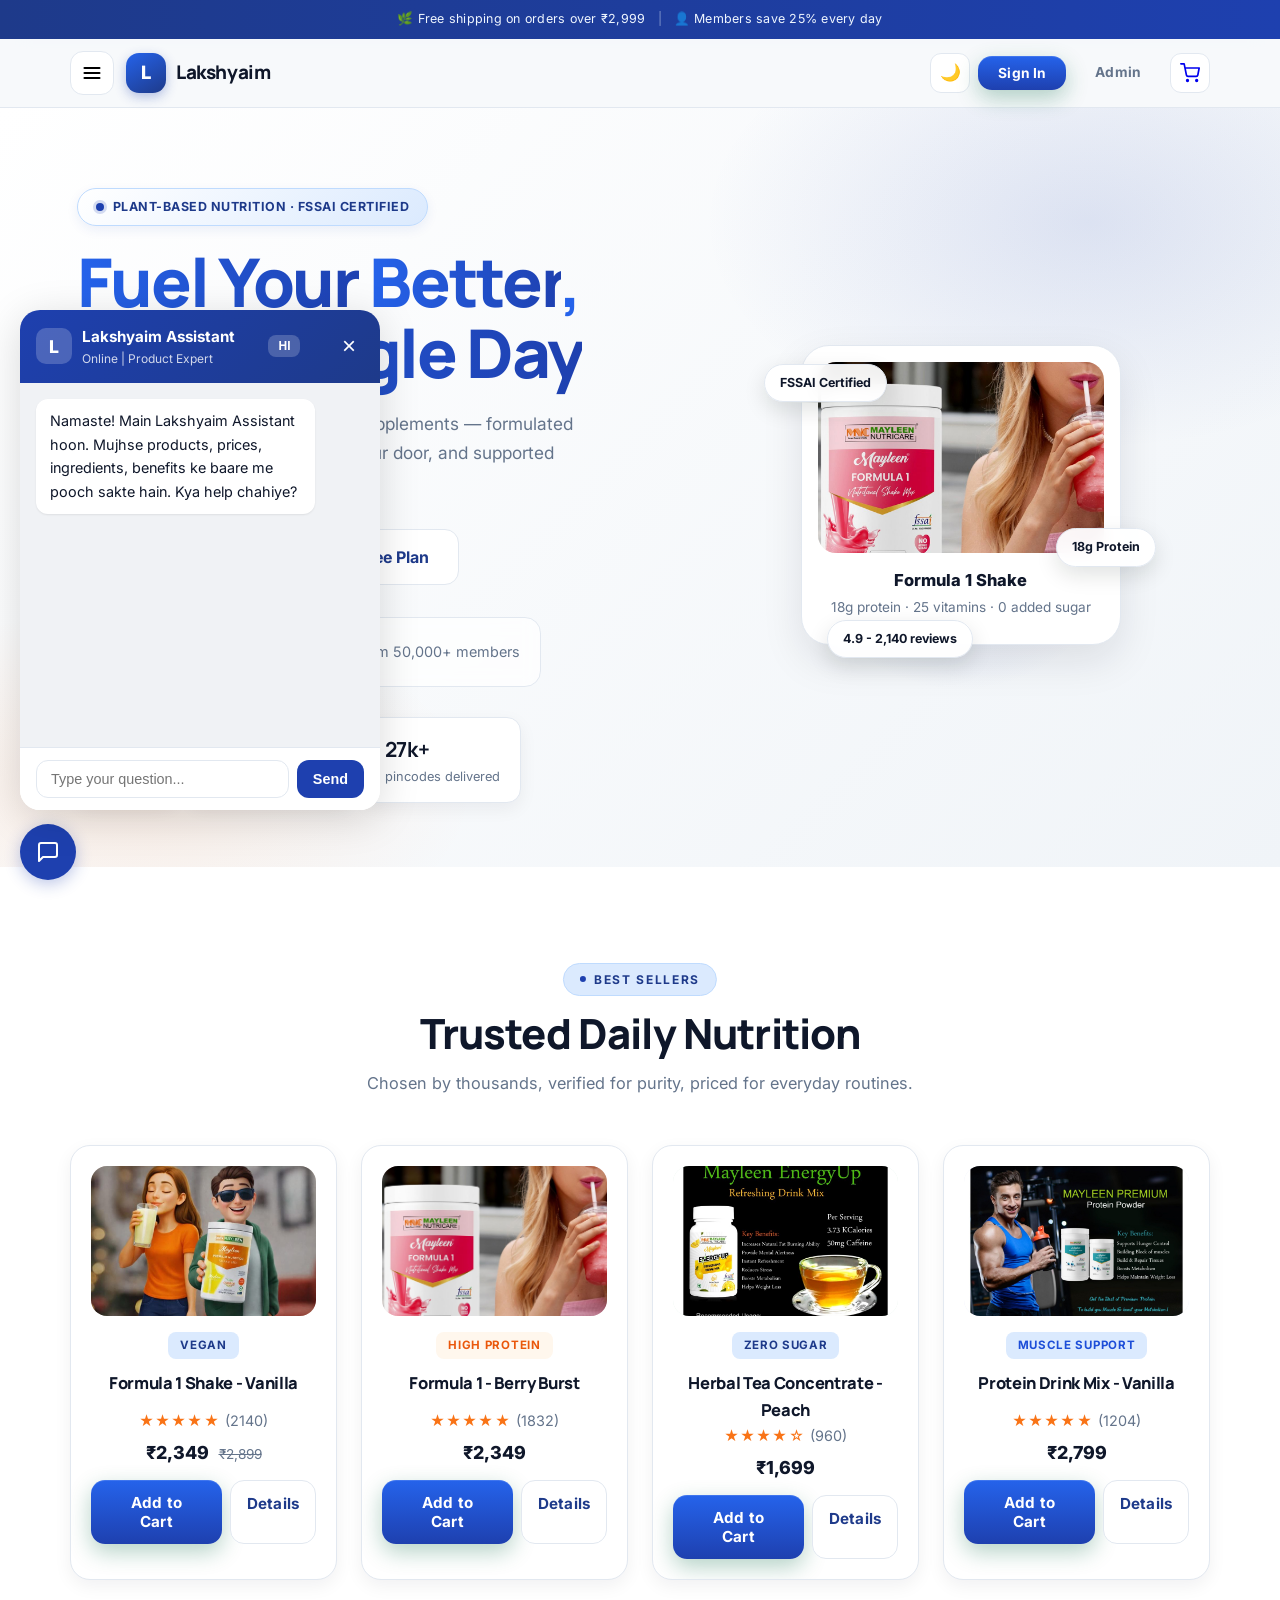
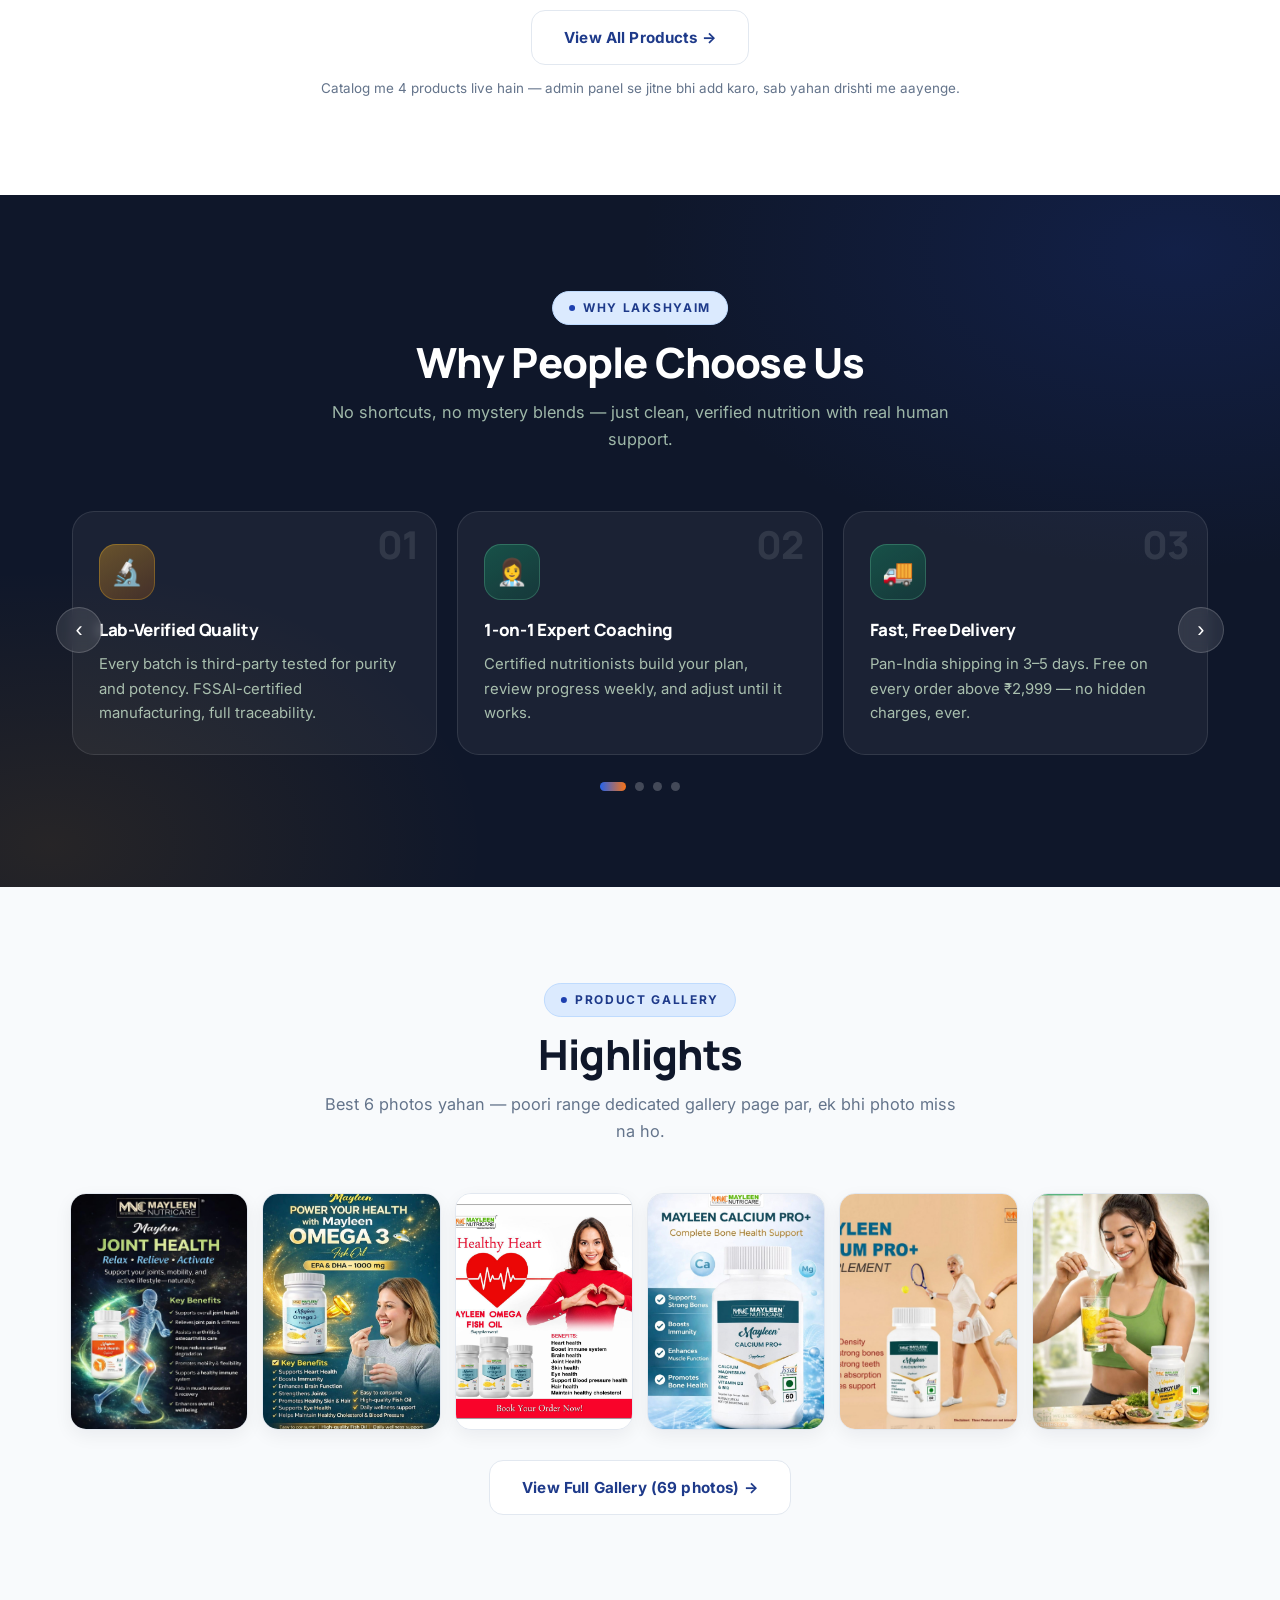
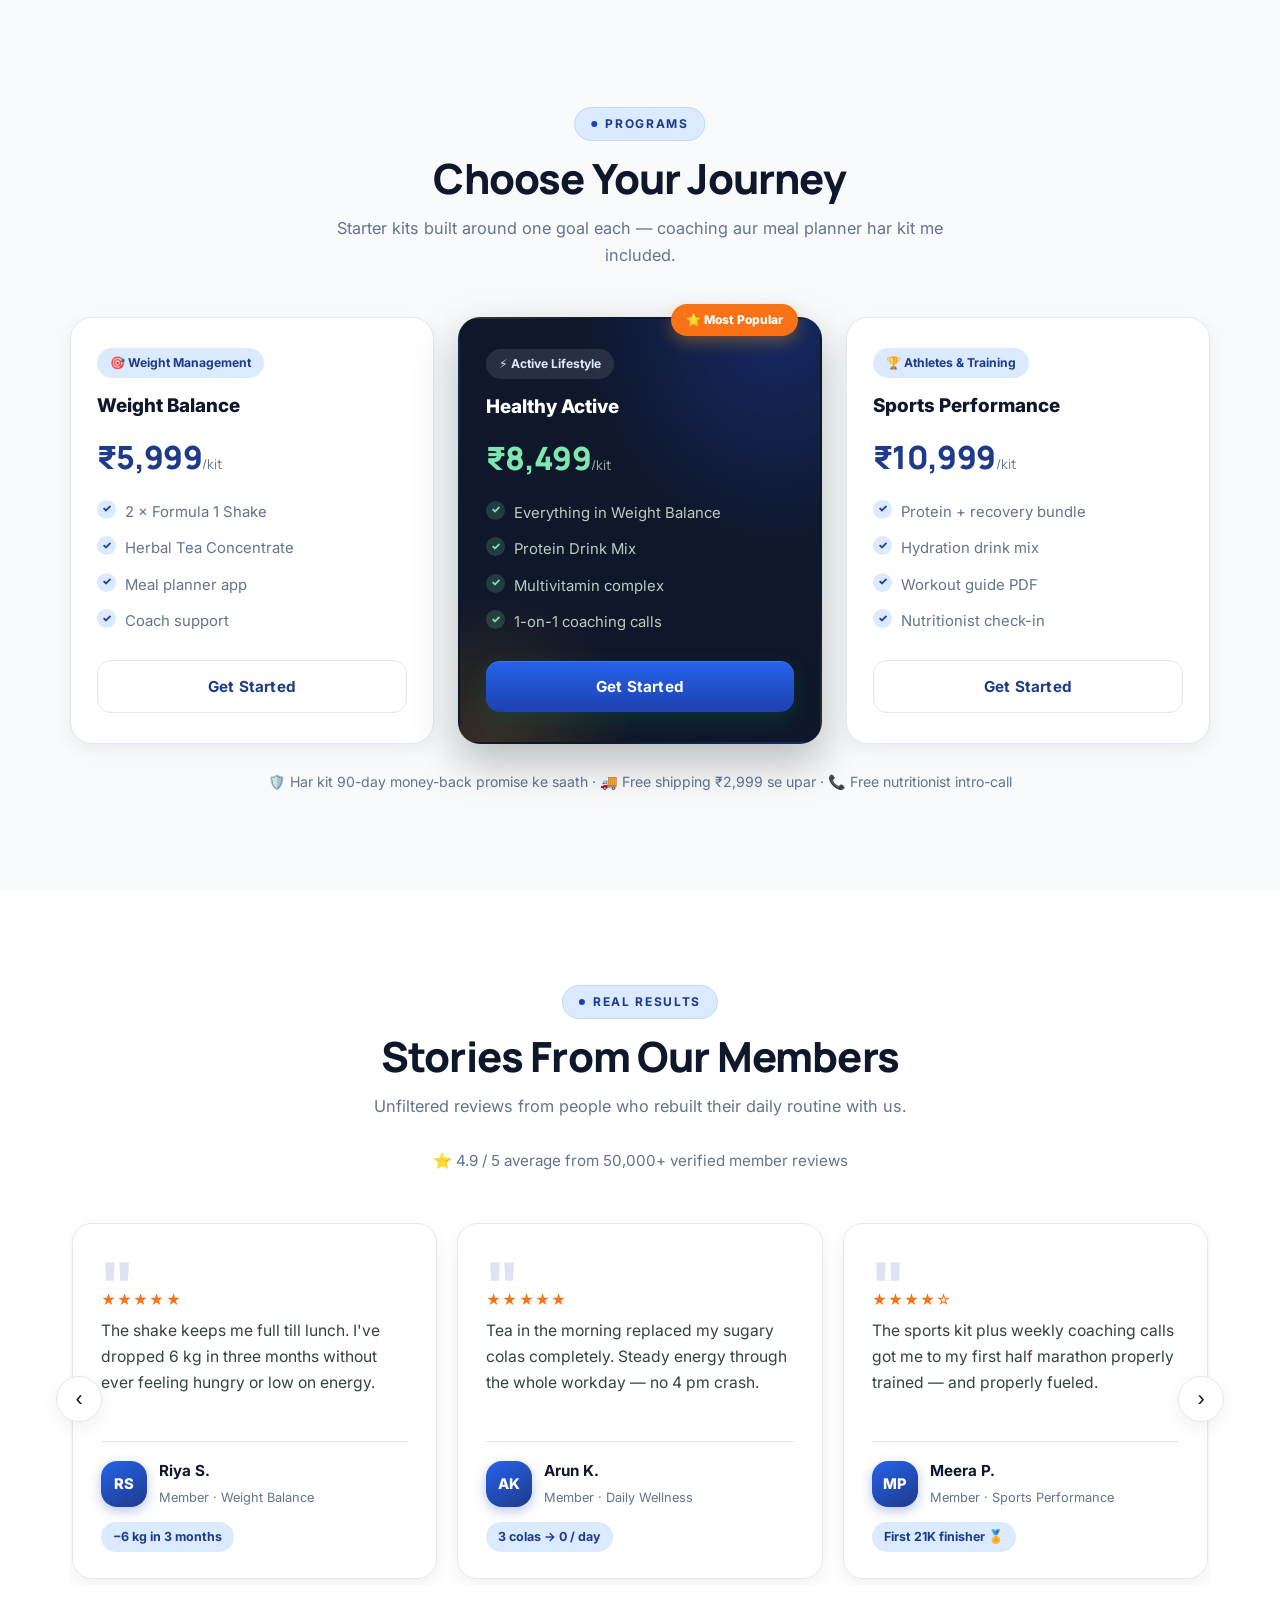
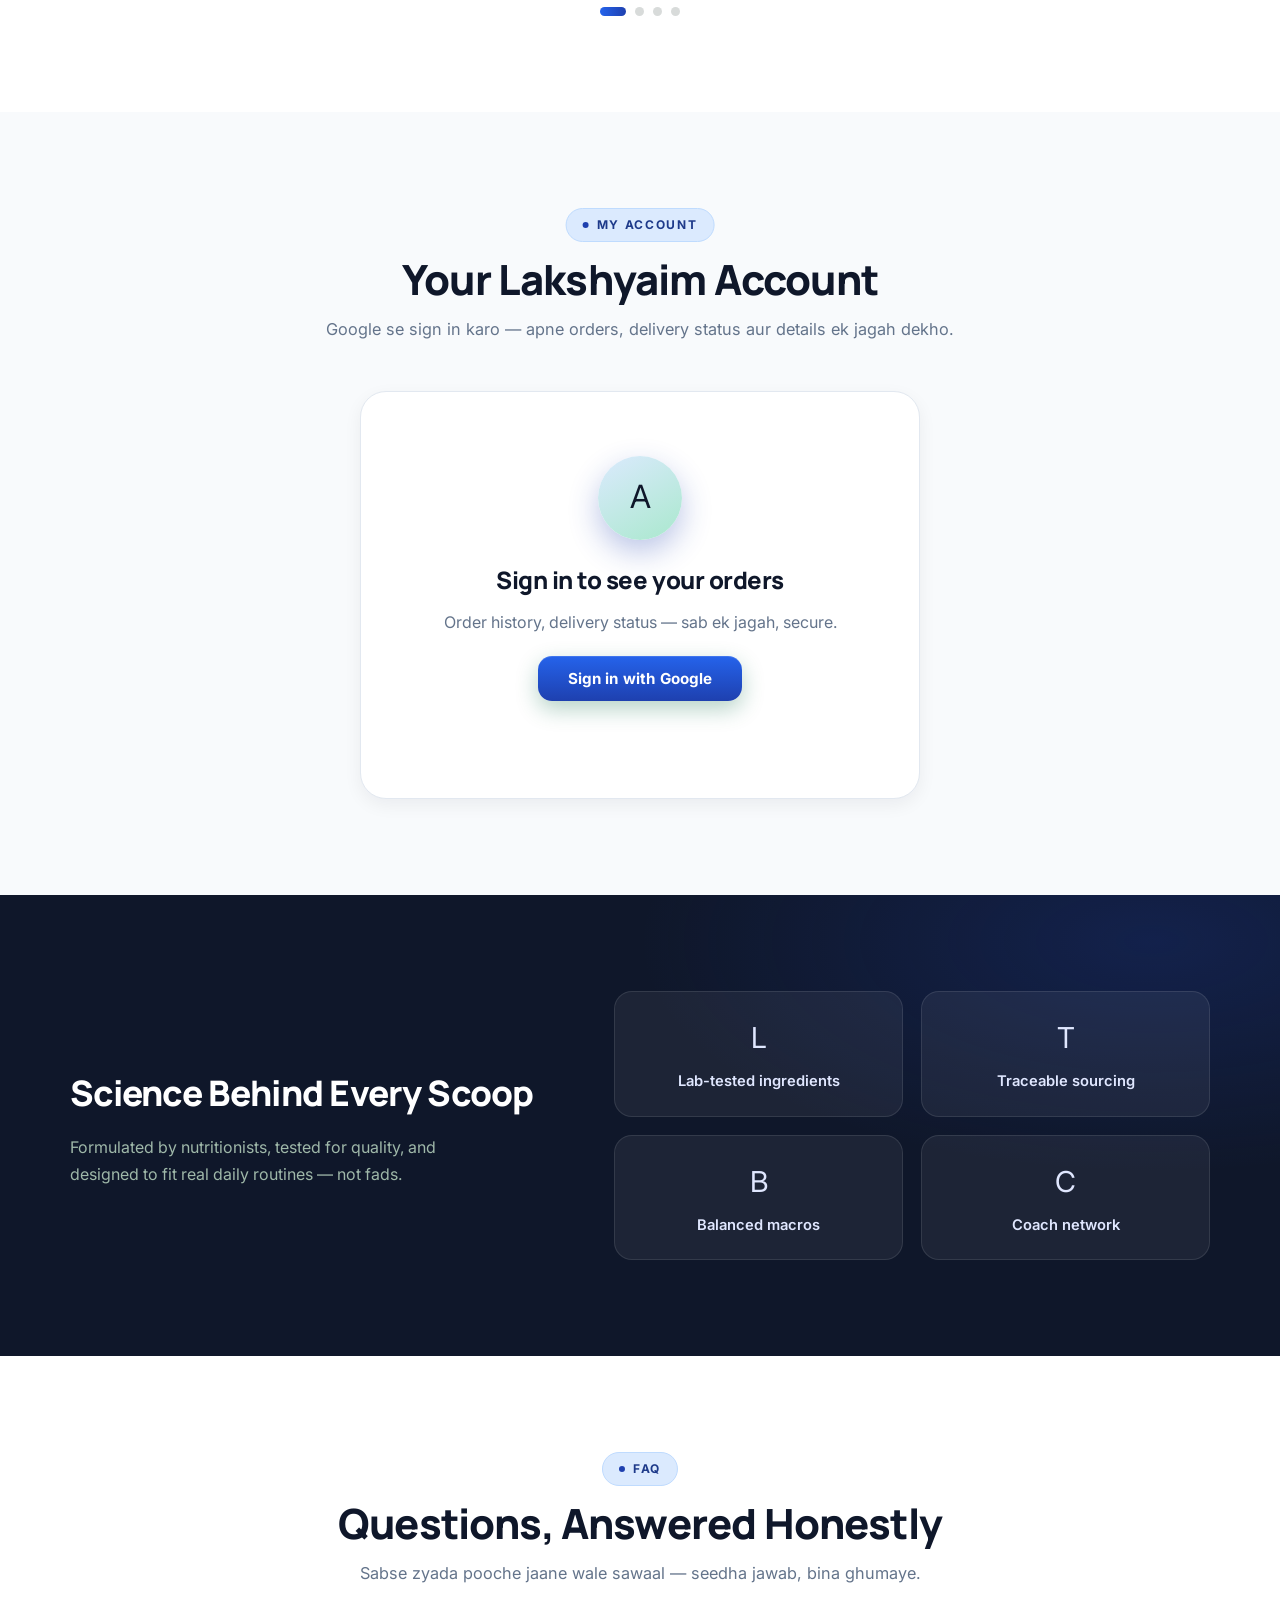
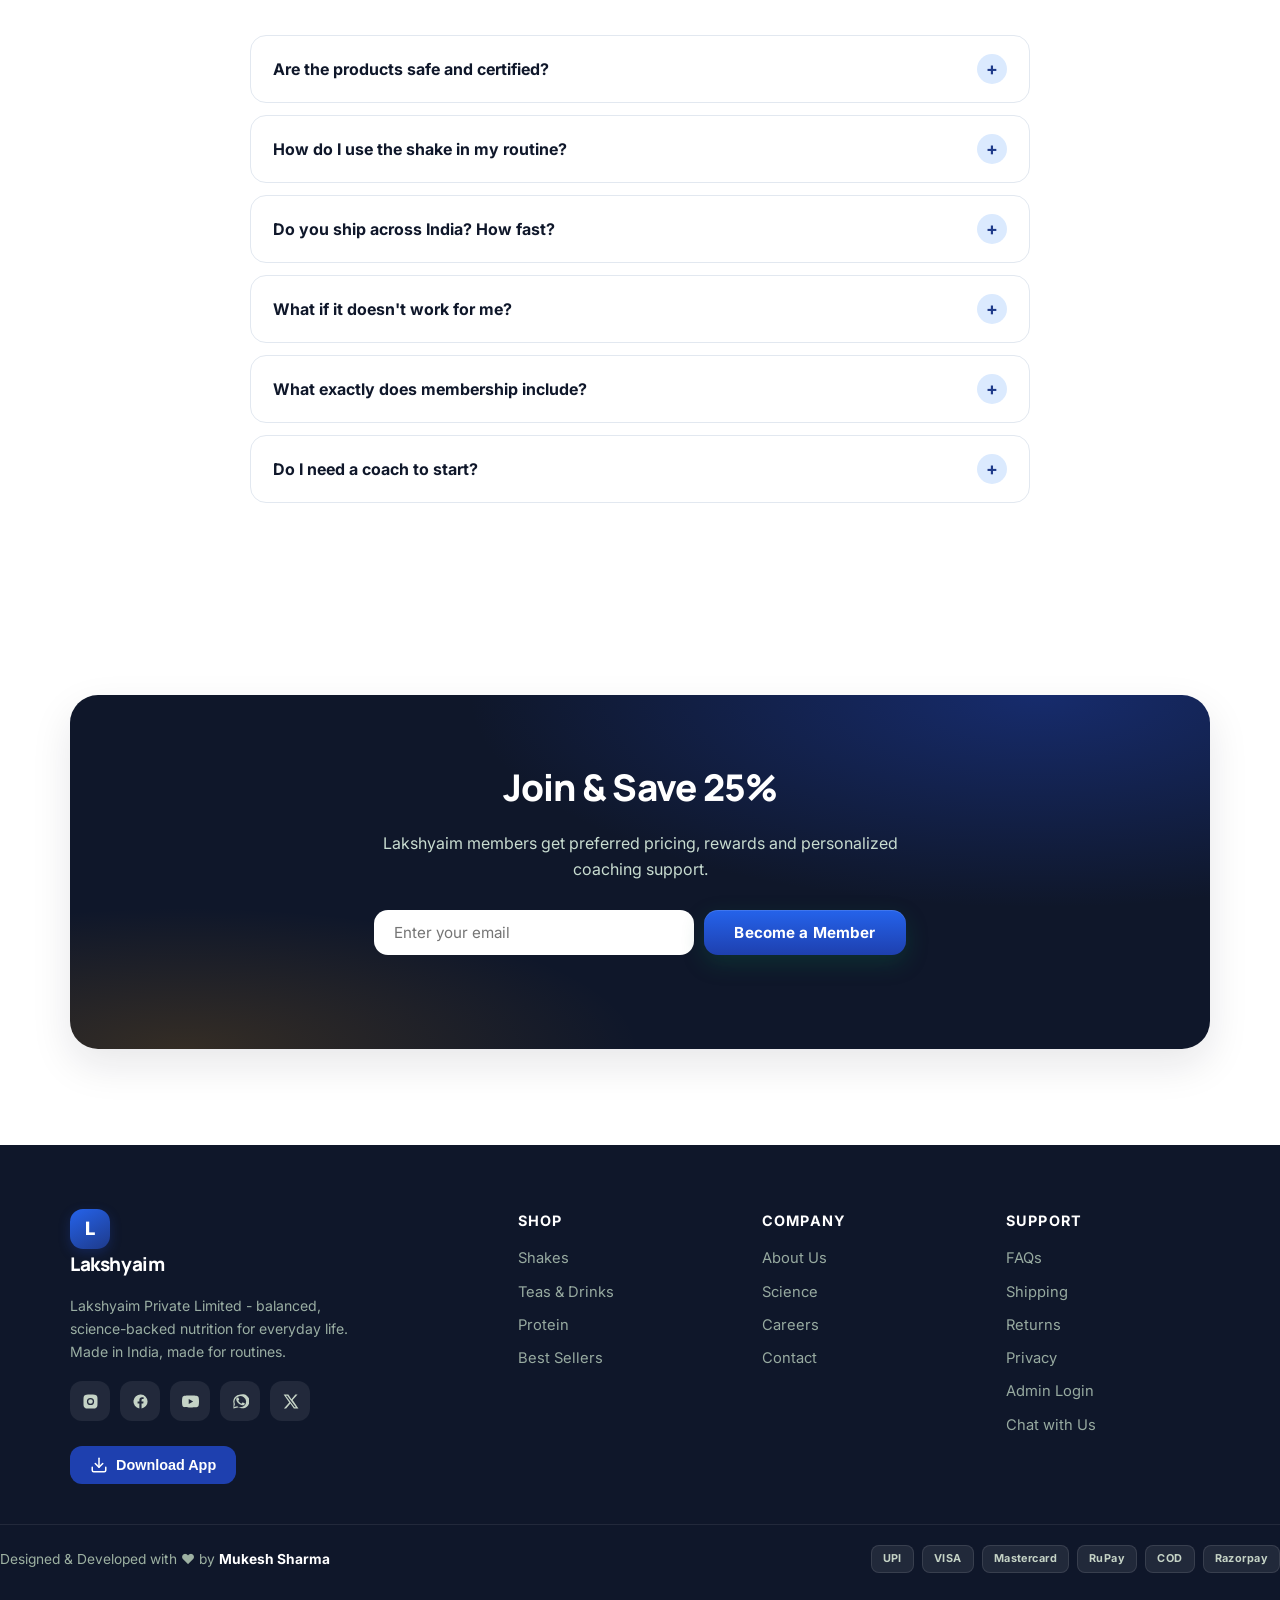
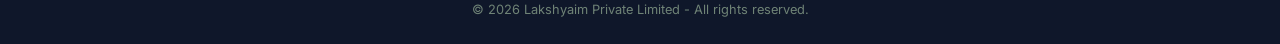
==== commit bc9c65bf: "fix-chatbot-duplicate-sendmessage" ====
--- a/index.html
+++ b/index.html
@@ -11,7 +11,7 @@
   <link href="https://fonts.googleapis.com/css2?family=Manrope:wght@500;600;700;800&display=swap" rel="stylesheet" />
   <link href="https://fonts.googleapis.com/css2?family=Inter:wght@400;500;600;700;800&display=swap" rel="stylesheet" />
   <script>(function(){try{var t=localStorage.getItem('lakshyaim_theme');if(t)document.documentElement.setAttribute('data-theme',t);}catch(e){}})();</script>
-  <link rel="stylesheet" href="styles.css?v=20261139" />
+  <link rel="stylesheet" href="styles.css?v=20261140" />
   <link rel="manifest" href="manifest.json" />
   <meta name="theme-color" content="#1e40af" />
   <meta name="apple-mobile-web-app-capable" content="yes" />
@@ -392,11 +392,11 @@
     <p class="lb-count" id="lbCount"></p>
   </div>
 
-  <script src="products.js?v=20261139"></script>
-  <script src="cart.js?v=20261139"></script>
-  <script src="site-content.js?v=20261139"></script>
-  <script src="script.js?v=20261139"></script>
-  <script src="auth.js?v=20261139"></script>
+  <script src="products.js?v=20261140"></script>
+  <script src="cart.js?v=20261140"></script>
+  <script src="site-content.js?v=20261140"></script>
+  <script src="script.js?v=20261140"></script>
+  <script src="auth.js?v=20261140"></script>
   <!-- PWA Install Popup -->
   <div id="pwaPopup" style="display:none;position:fixed;inset:0;background:rgba(0,0,0,0.5);z-index:9999;align-items:center;justify-content:center;padding:16px">
     <div style="background:#fff;border-radius:20px;padding:32px;max-width:400px;width:100%;text-align:center;box-shadow:0 24px 60px rgba(0,0,0,0.2);position:relative">
@@ -450,7 +450,7 @@
     </div>
   </div>
 
-  <script src="theme.js?v=20261139"></script>
+  <script src="theme.js?v=20261140"></script>
   <script>
     let deferredPrompt = null;
 
@@ -809,27 +809,6 @@
       });
       chatbotMessages.parentElement.insertBefore(sugDiv, chatbotMessages.nextSibling);
       // sendMessage defined below, inside IIFE
-      async function sendMessage() {
-        const text = chatbotInput.value.trim();
-        if (!text) return;
-        addMessage(text, true);
-        chatbotInput.value = "";
-        const typing = document.createElement("div");
-        typing.style.cssText = "background:#fff;border-radius:12px;padding:10px 14px;max-width:85%;align-self:flex-start;box-shadow:0 1px 2px rgba(0,0,0,0.08)";
-        typing.innerHTML = "<p style='margin:0;font-size:0.9rem;color:var(--muted)'>Typing...</p>";
-        chatbotMessages.appendChild(typing);
-        chatbotMessages.scrollTop = chatbotMessages.scrollHeight;
-
-        const response = await generateResponse(text);
-        typing.remove();
-        addMessage(response, false);
-      }
-
-      chatbotSend?.addEventListener("click", sendMessage);
-      chatbotInput?.addEventListener("keypress", (e) => {
-        if (e.key === "Enter") sendMessage();
-      });
-
       // suggestions already rendered above
     })();
   </script>
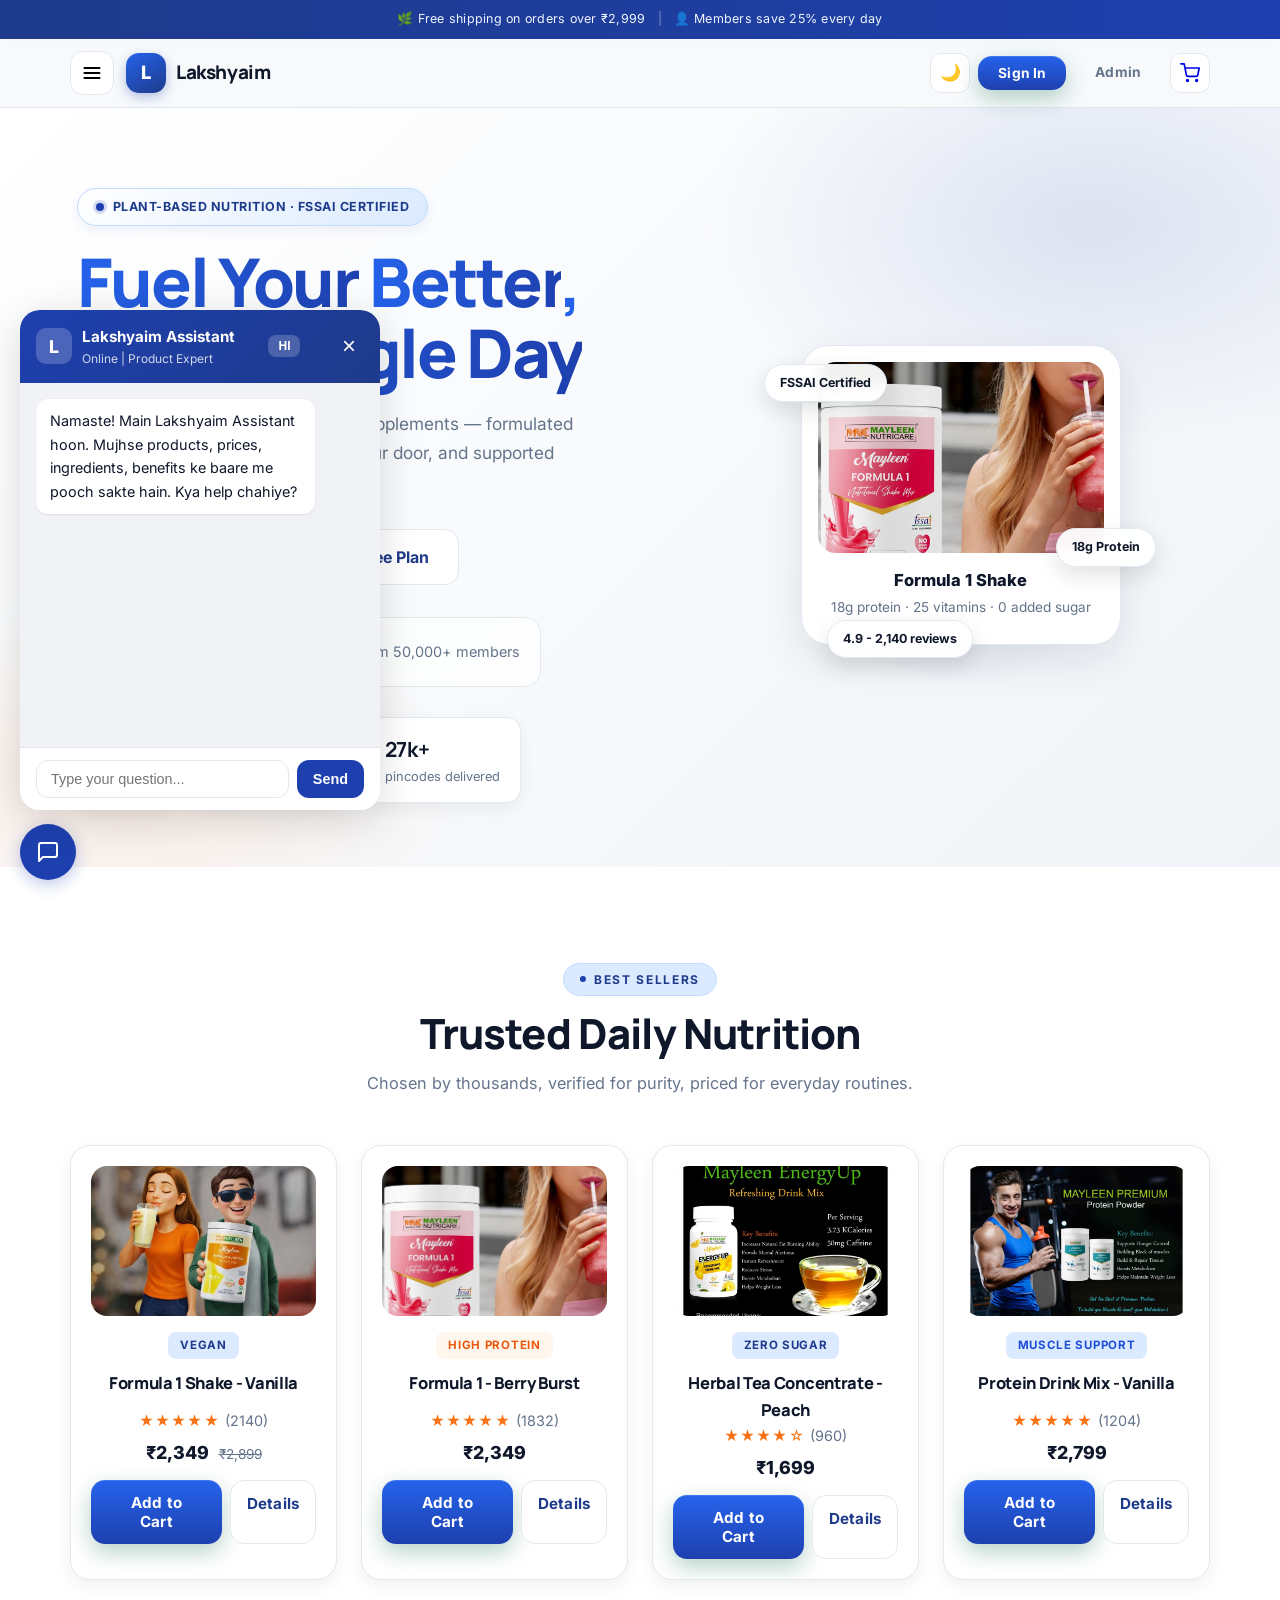
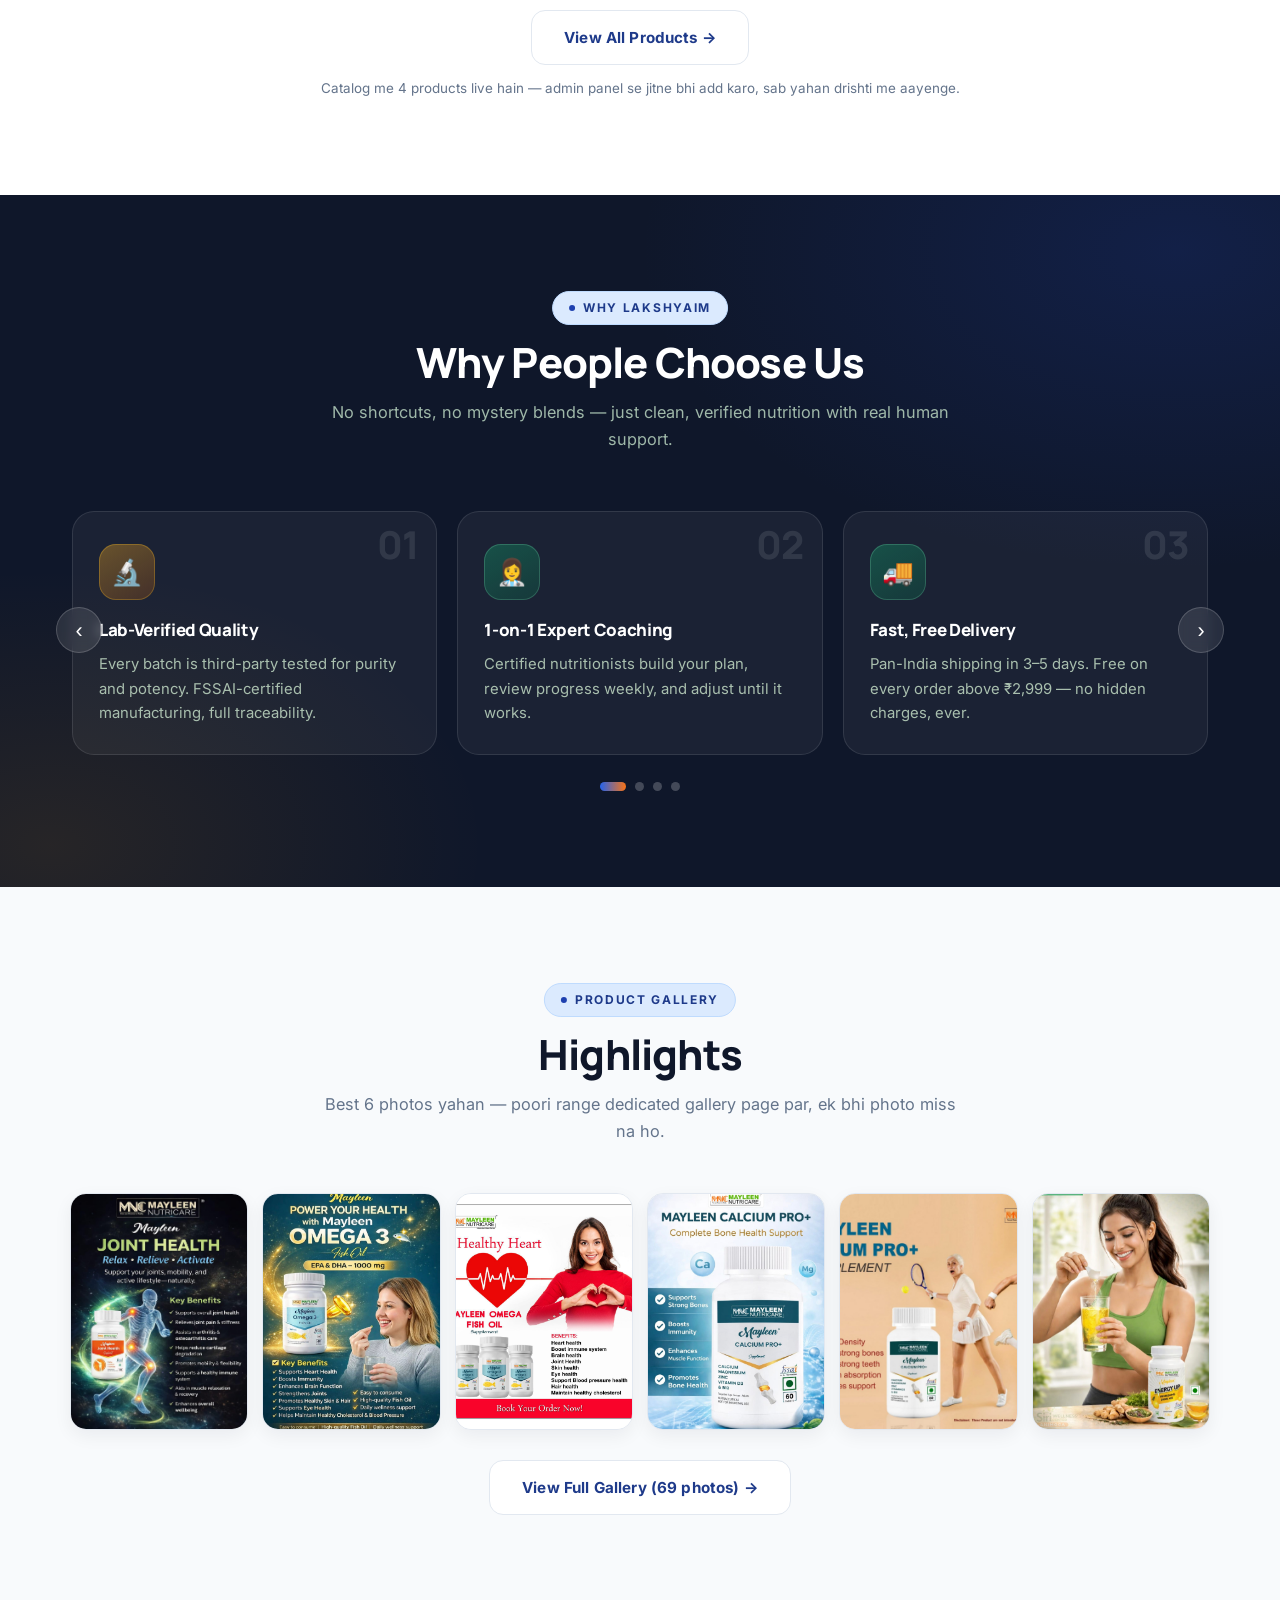
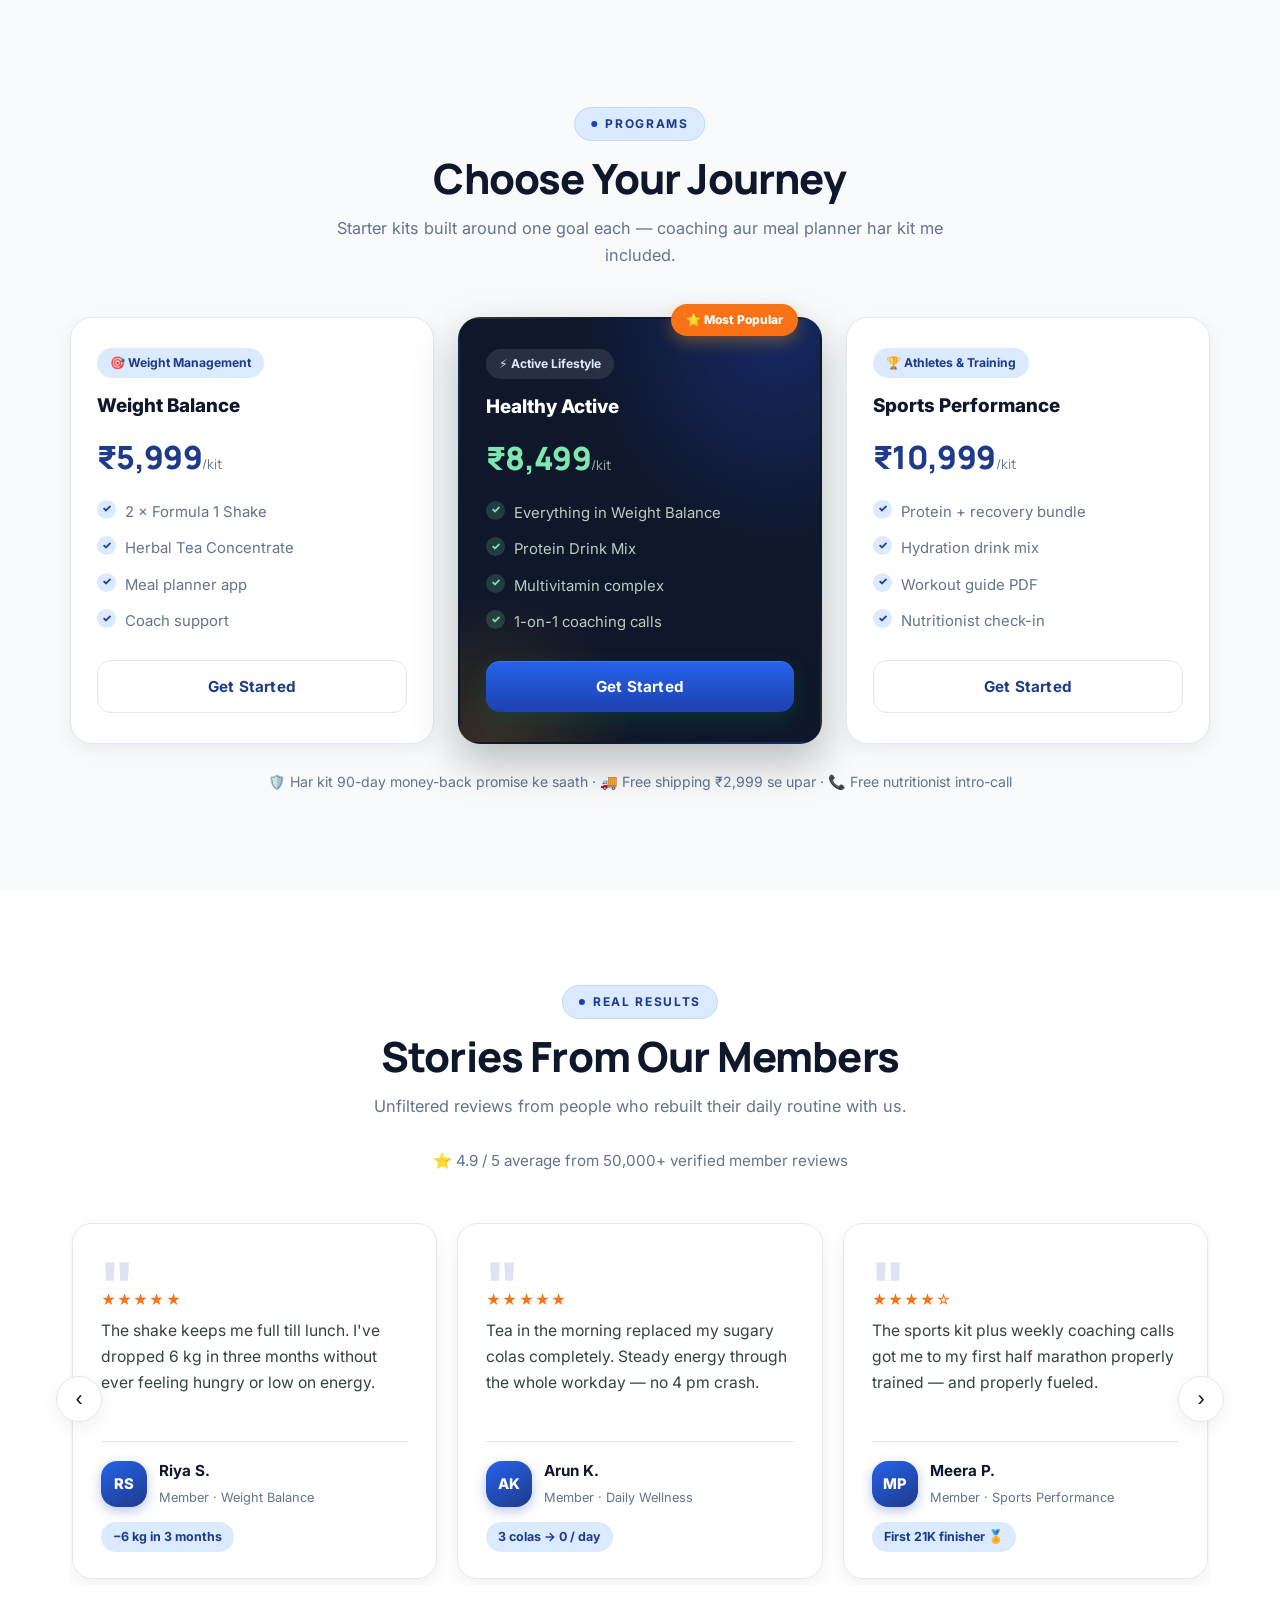
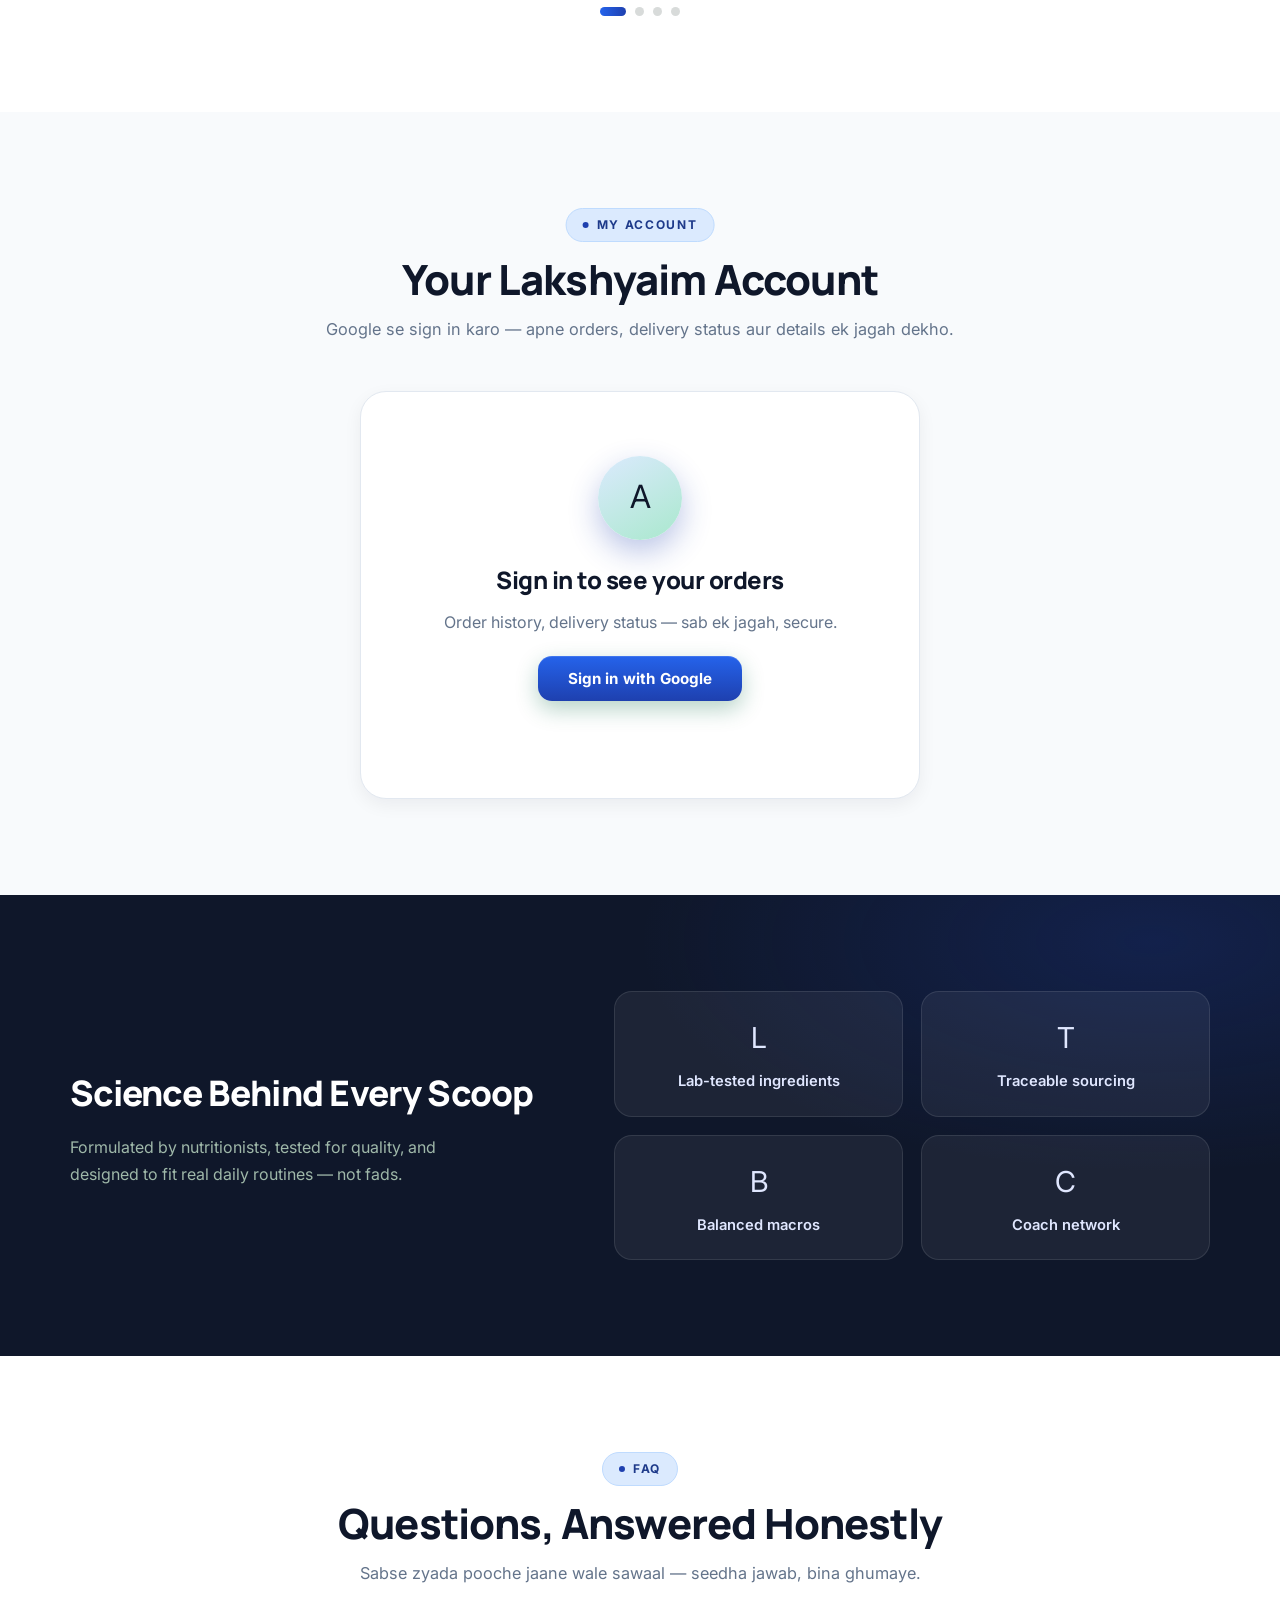
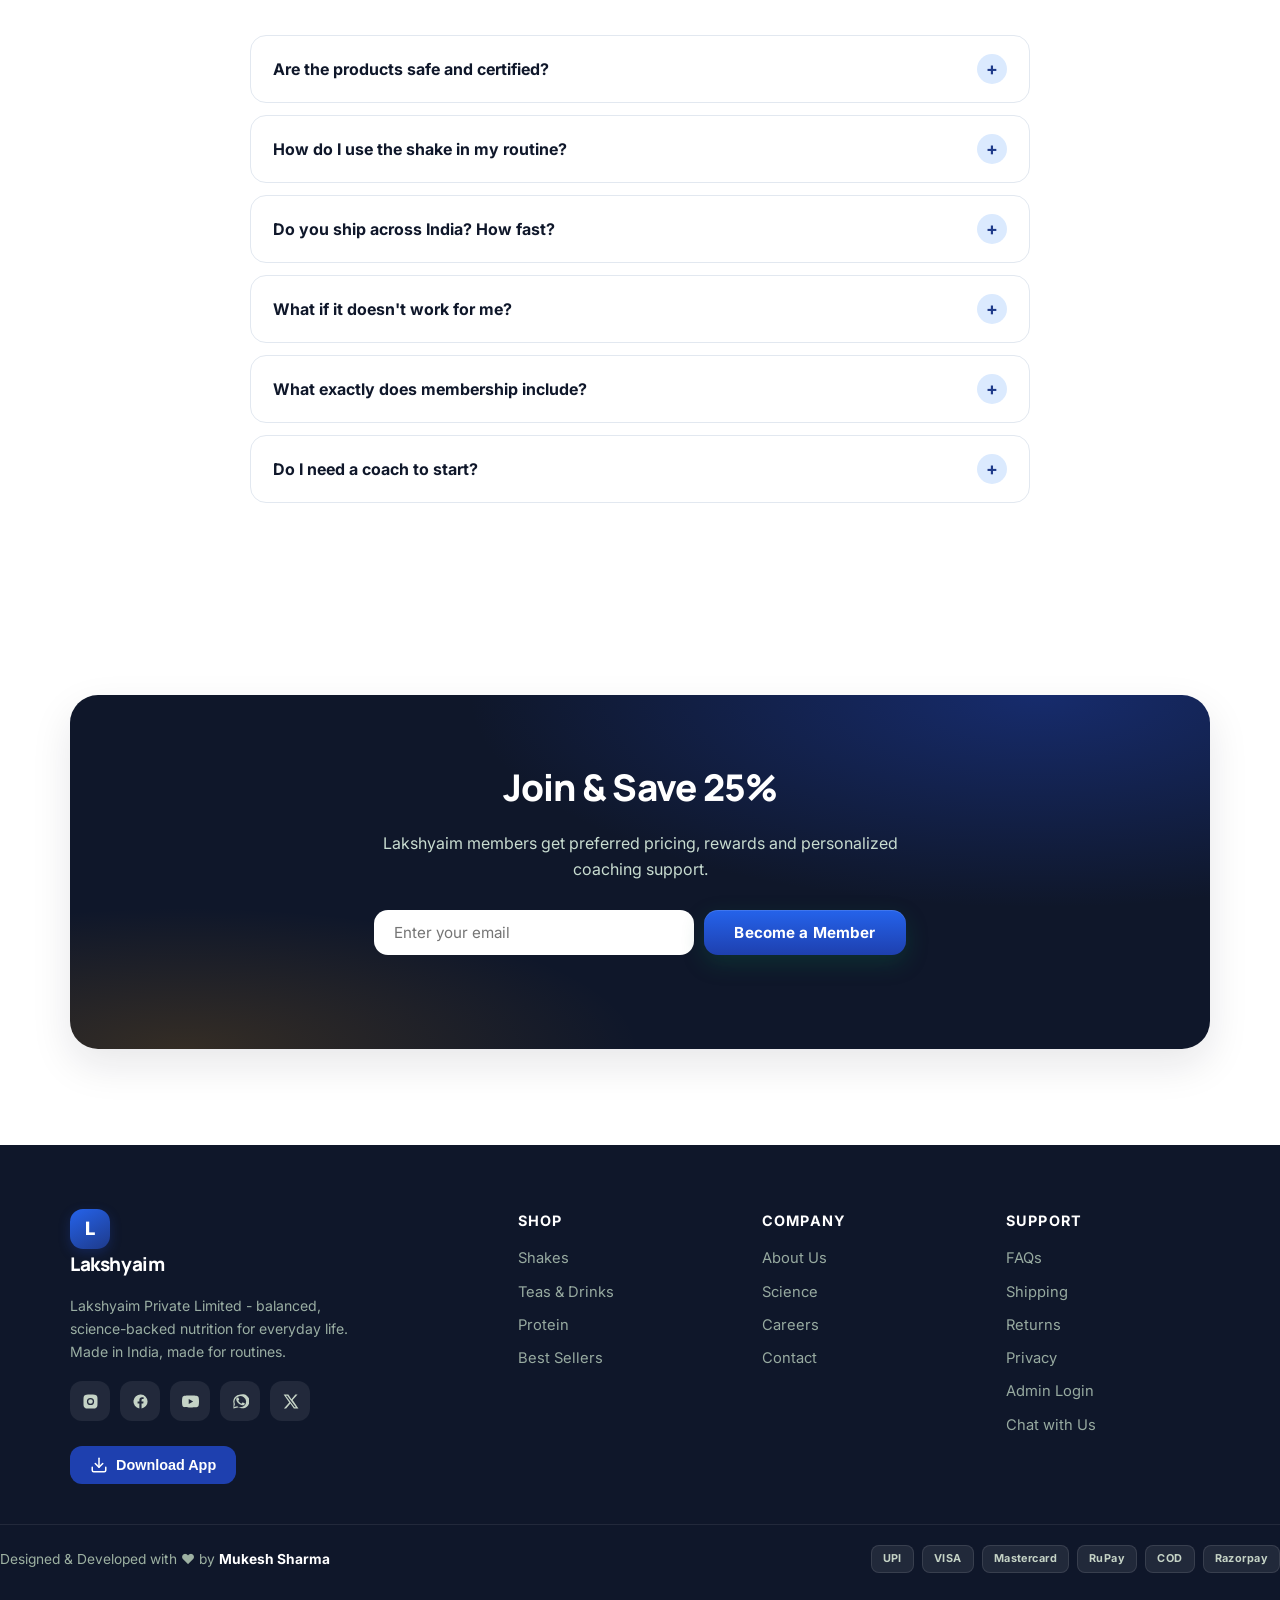
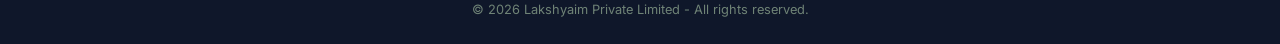
==== commit b61c1ee2: "debug-chatbot-click" ====
--- a/index.html
+++ b/index.html
@@ -11,7 +11,7 @@
   <link href="https://fonts.googleapis.com/css2?family=Manrope:wght@500;600;700;800&display=swap" rel="stylesheet" />
   <link href="https://fonts.googleapis.com/css2?family=Inter:wght@400;500;600;700;800&display=swap" rel="stylesheet" />
   <script>(function(){try{var t=localStorage.getItem('lakshyaim_theme');if(t)document.documentElement.setAttribute('data-theme',t);}catch(e){}})();</script>
-  <link rel="stylesheet" href="styles.css?v=20261140" />
+  <link rel="stylesheet" href="styles.css?v=20261141" />
   <link rel="manifest" href="manifest.json" />
   <meta name="theme-color" content="#1e40af" />
   <meta name="apple-mobile-web-app-capable" content="yes" />
@@ -392,11 +392,11 @@
     <p class="lb-count" id="lbCount"></p>
   </div>
 
-  <script src="products.js?v=20261140"></script>
-  <script src="cart.js?v=20261140"></script>
-  <script src="site-content.js?v=20261140"></script>
-  <script src="script.js?v=20261140"></script>
-  <script src="auth.js?v=20261140"></script>
+  <script src="products.js?v=20261141"></script>
+  <script src="cart.js?v=20261141"></script>
+  <script src="site-content.js?v=20261141"></script>
+  <script src="script.js?v=20261141"></script>
+  <script src="auth.js?v=20261141"></script>
   <!-- PWA Install Popup -->
   <div id="pwaPopup" style="display:none;position:fixed;inset:0;background:rgba(0,0,0,0.5);z-index:9999;align-items:center;justify-content:center;padding:16px">
     <div style="background:#fff;border-radius:20px;padding:32px;max-width:400px;width:100%;text-align:center;box-shadow:0 24px 60px rgba(0,0,0,0.2);position:relative">
@@ -450,7 +450,7 @@
     </div>
   </div>
 
-  <script src="theme.js?v=20261140"></script>
+  <script src="theme.js?v=20261141"></script>
   <script>
     let deferredPrompt = null;
 
@@ -582,7 +582,7 @@
     }
   </script>
   <script>
-    window.toggleChatbot = function() {
+    window.toggleChatbot = function() { console.log('toggleChatbot called'); alert('Chatbot opening...');
       var w = document.getElementById("chatbotWindow");
       if (w) {
         if (w.style.display === "none" || !w.style.display) {
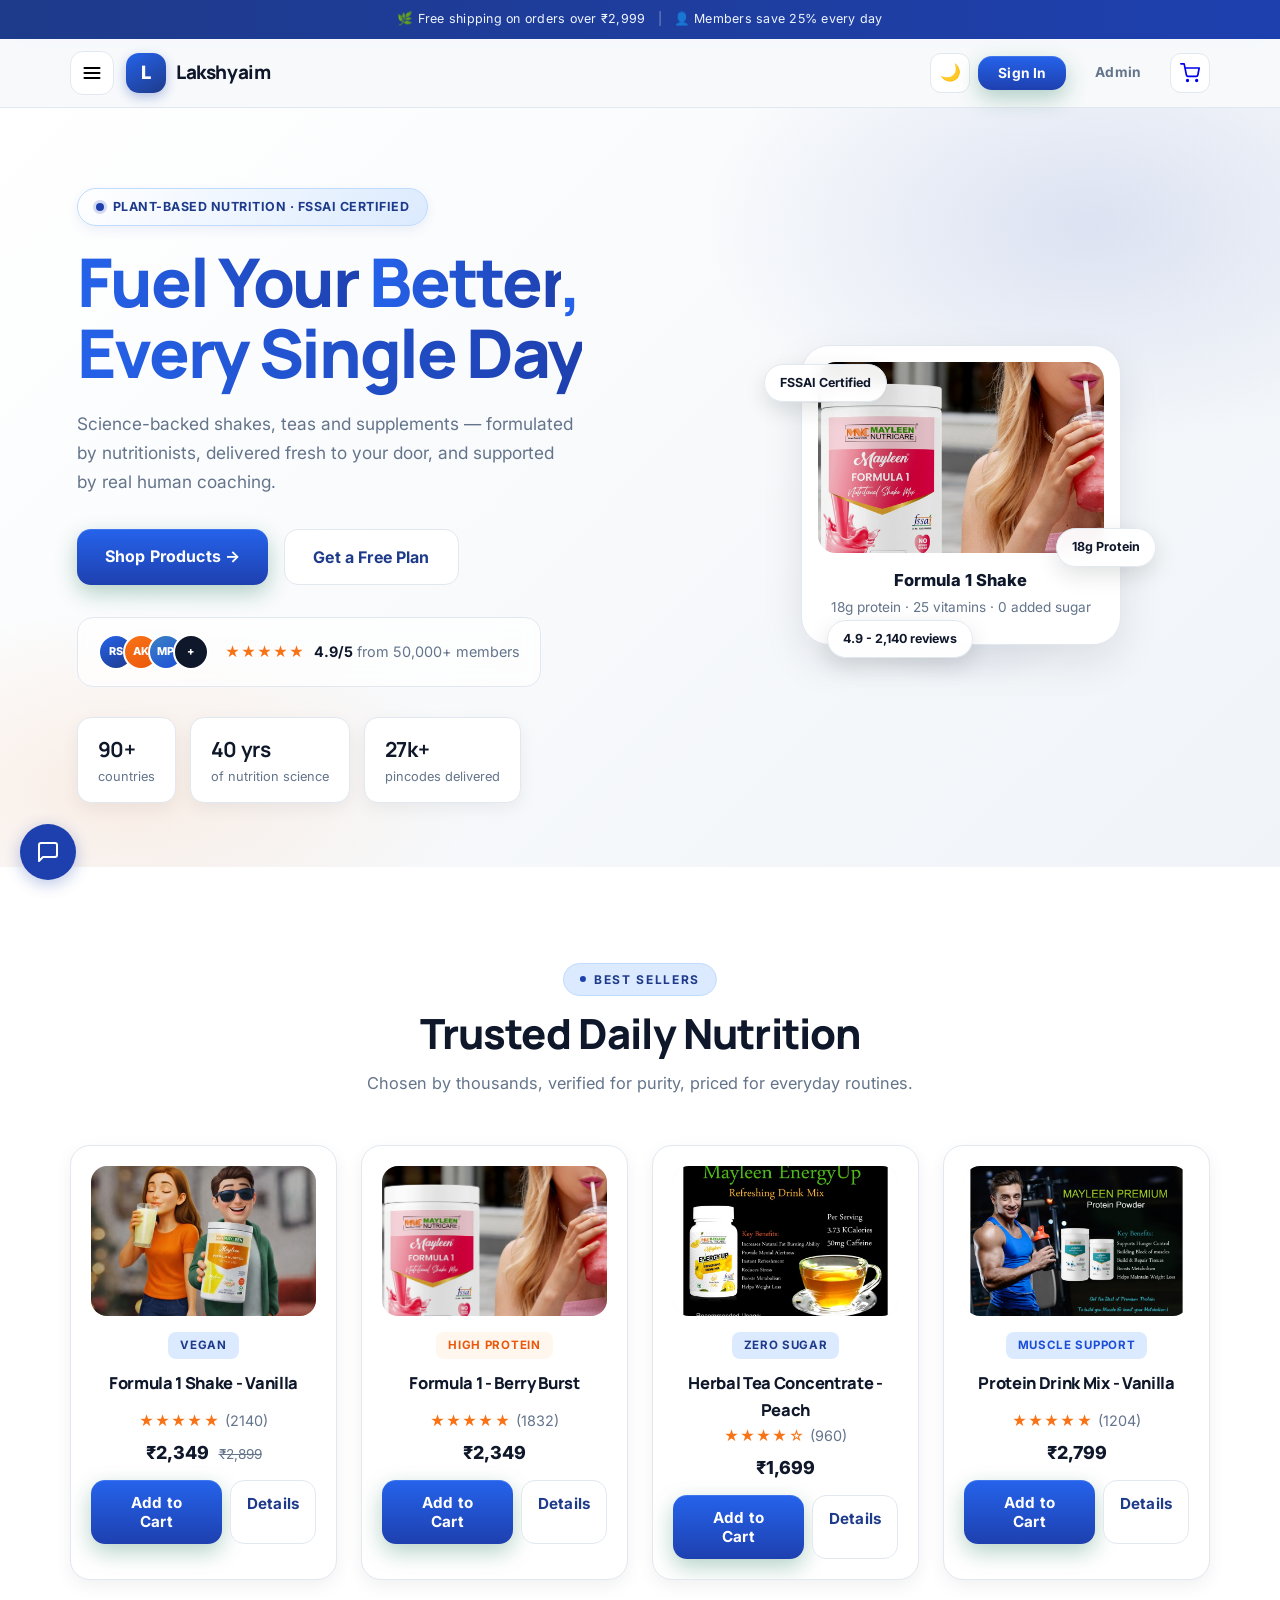
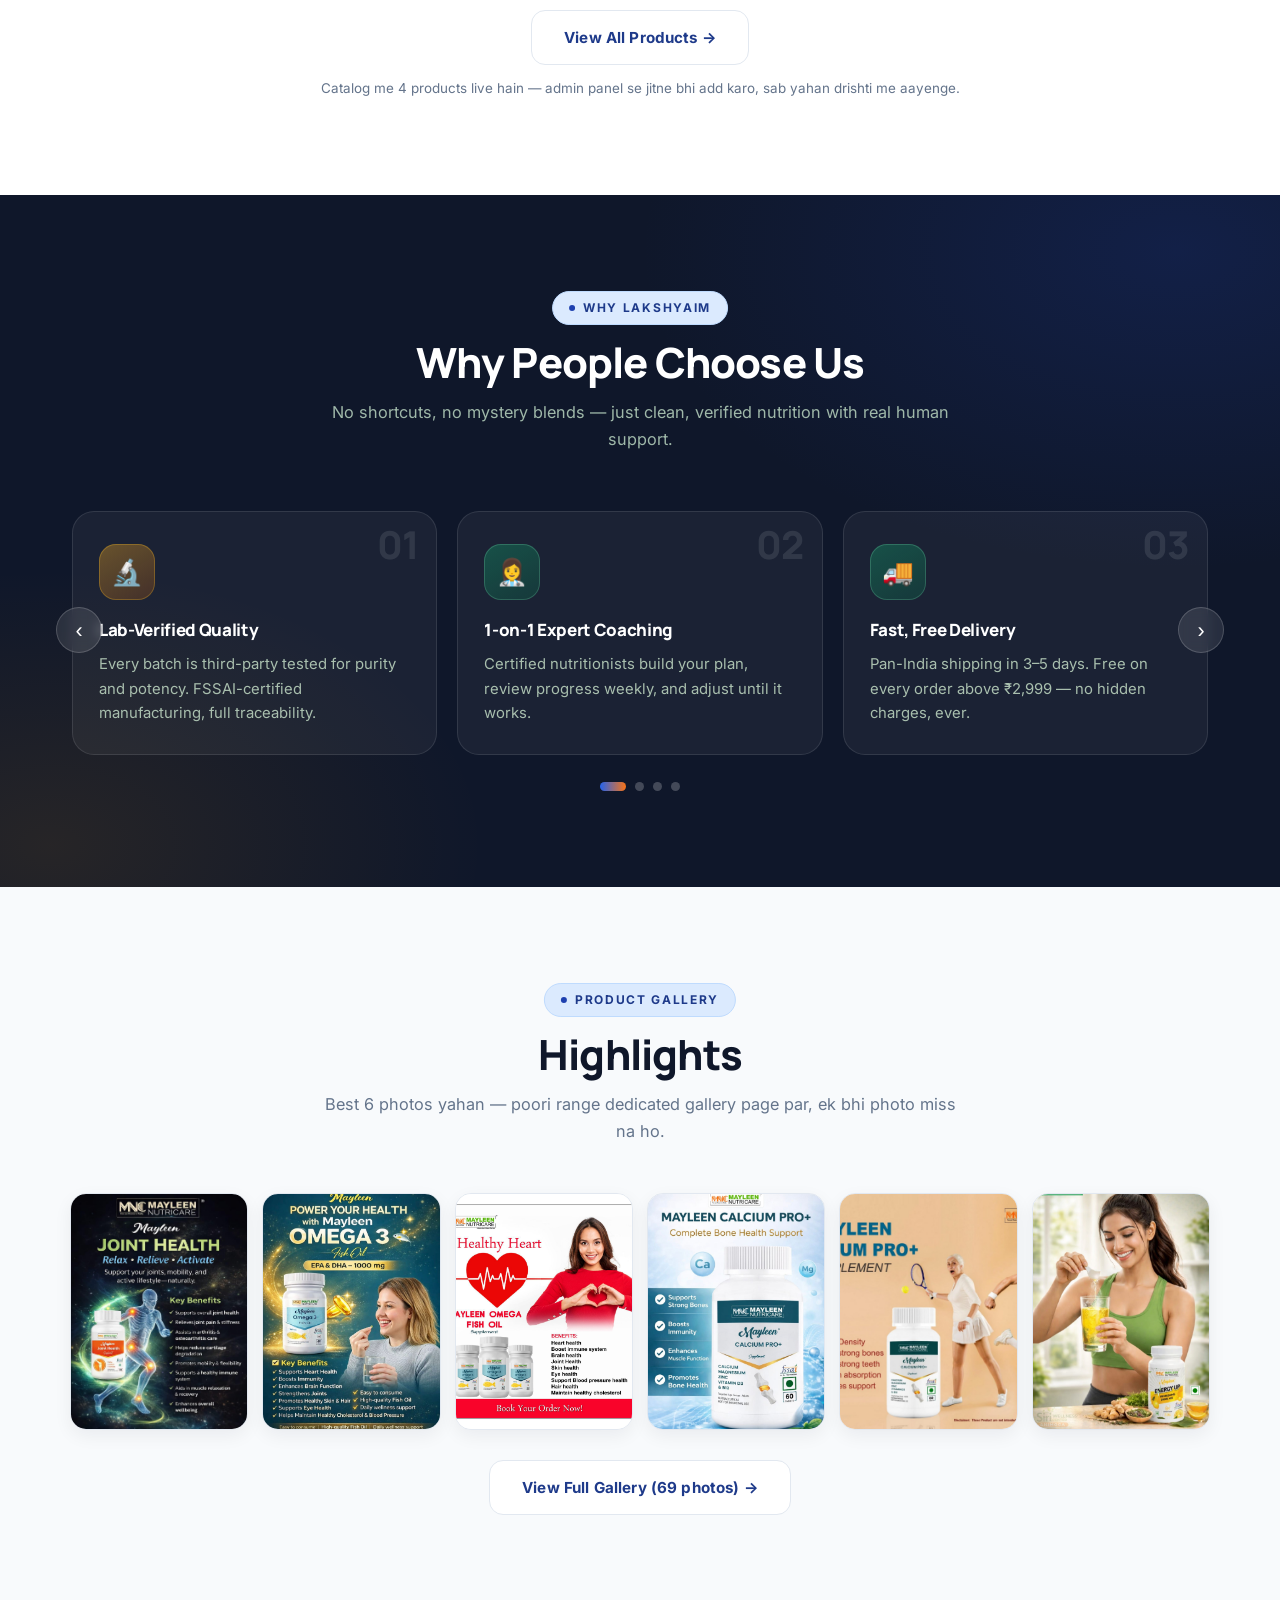
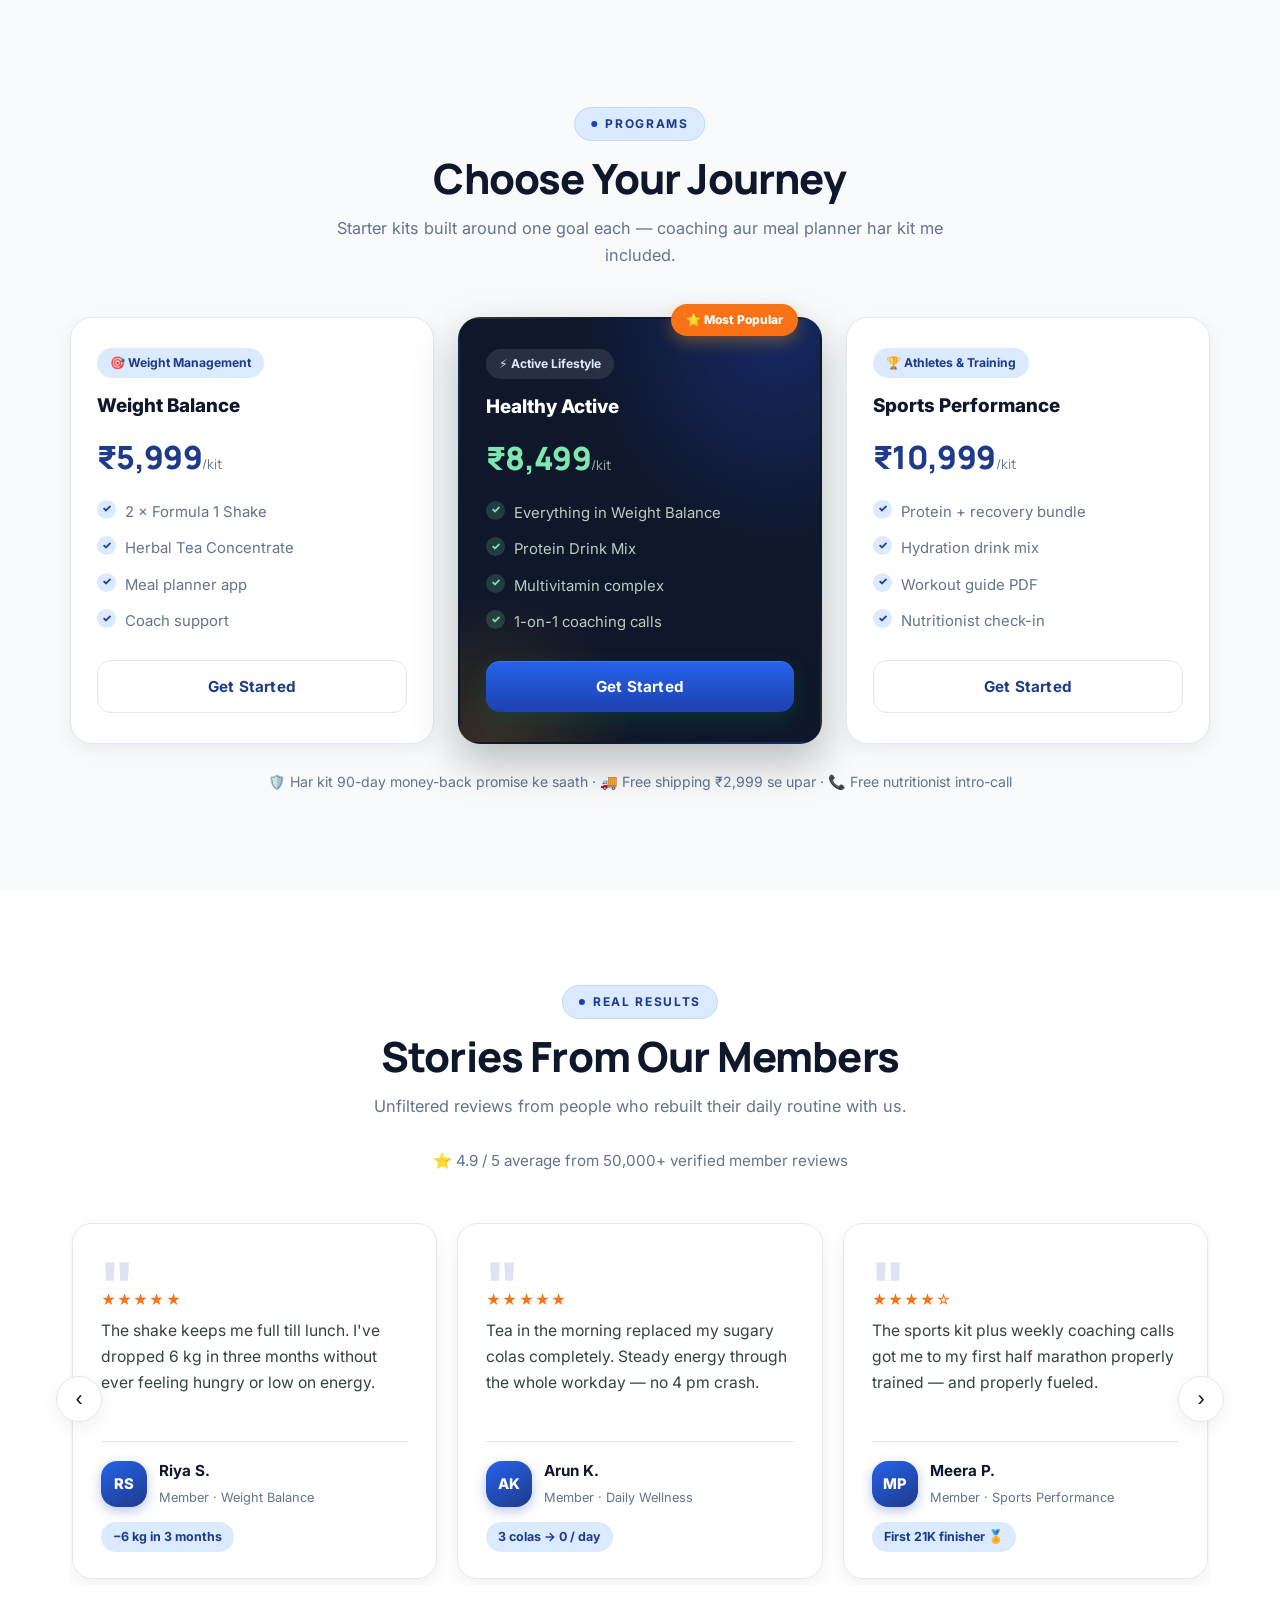
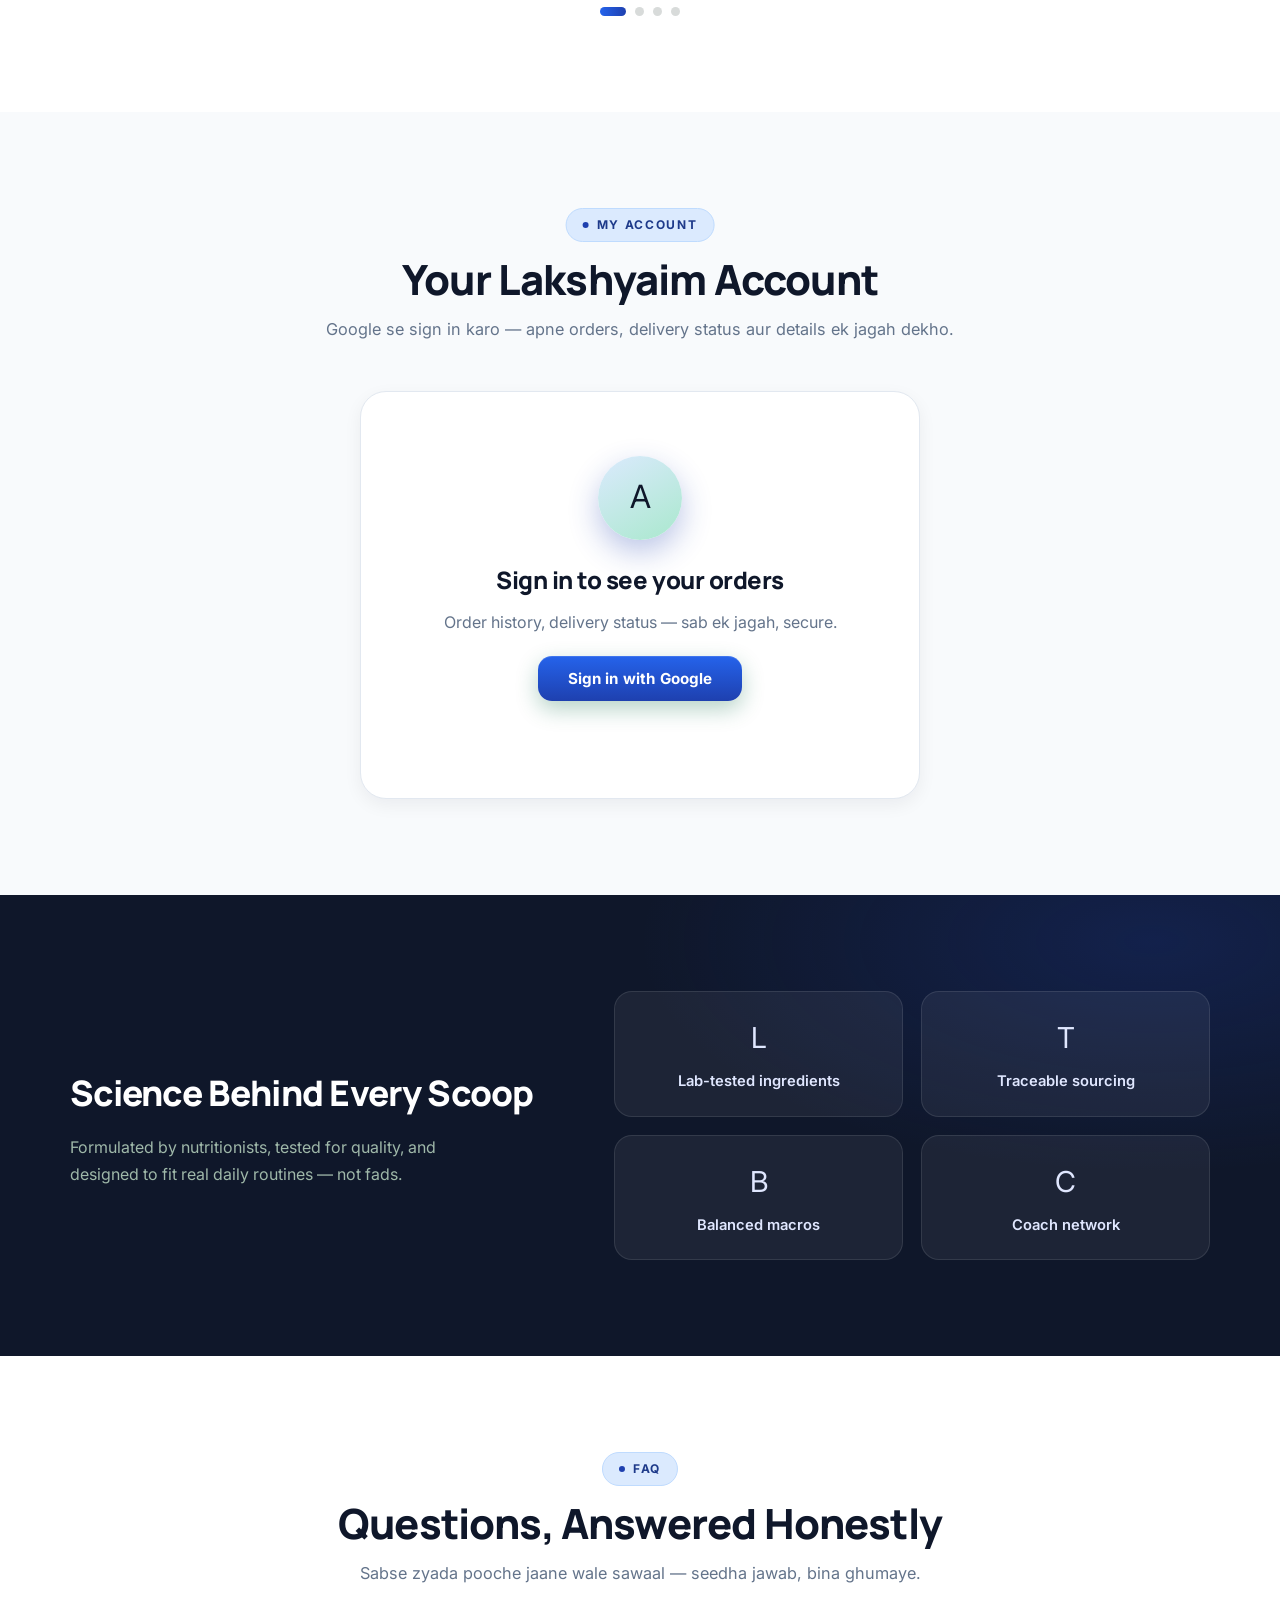
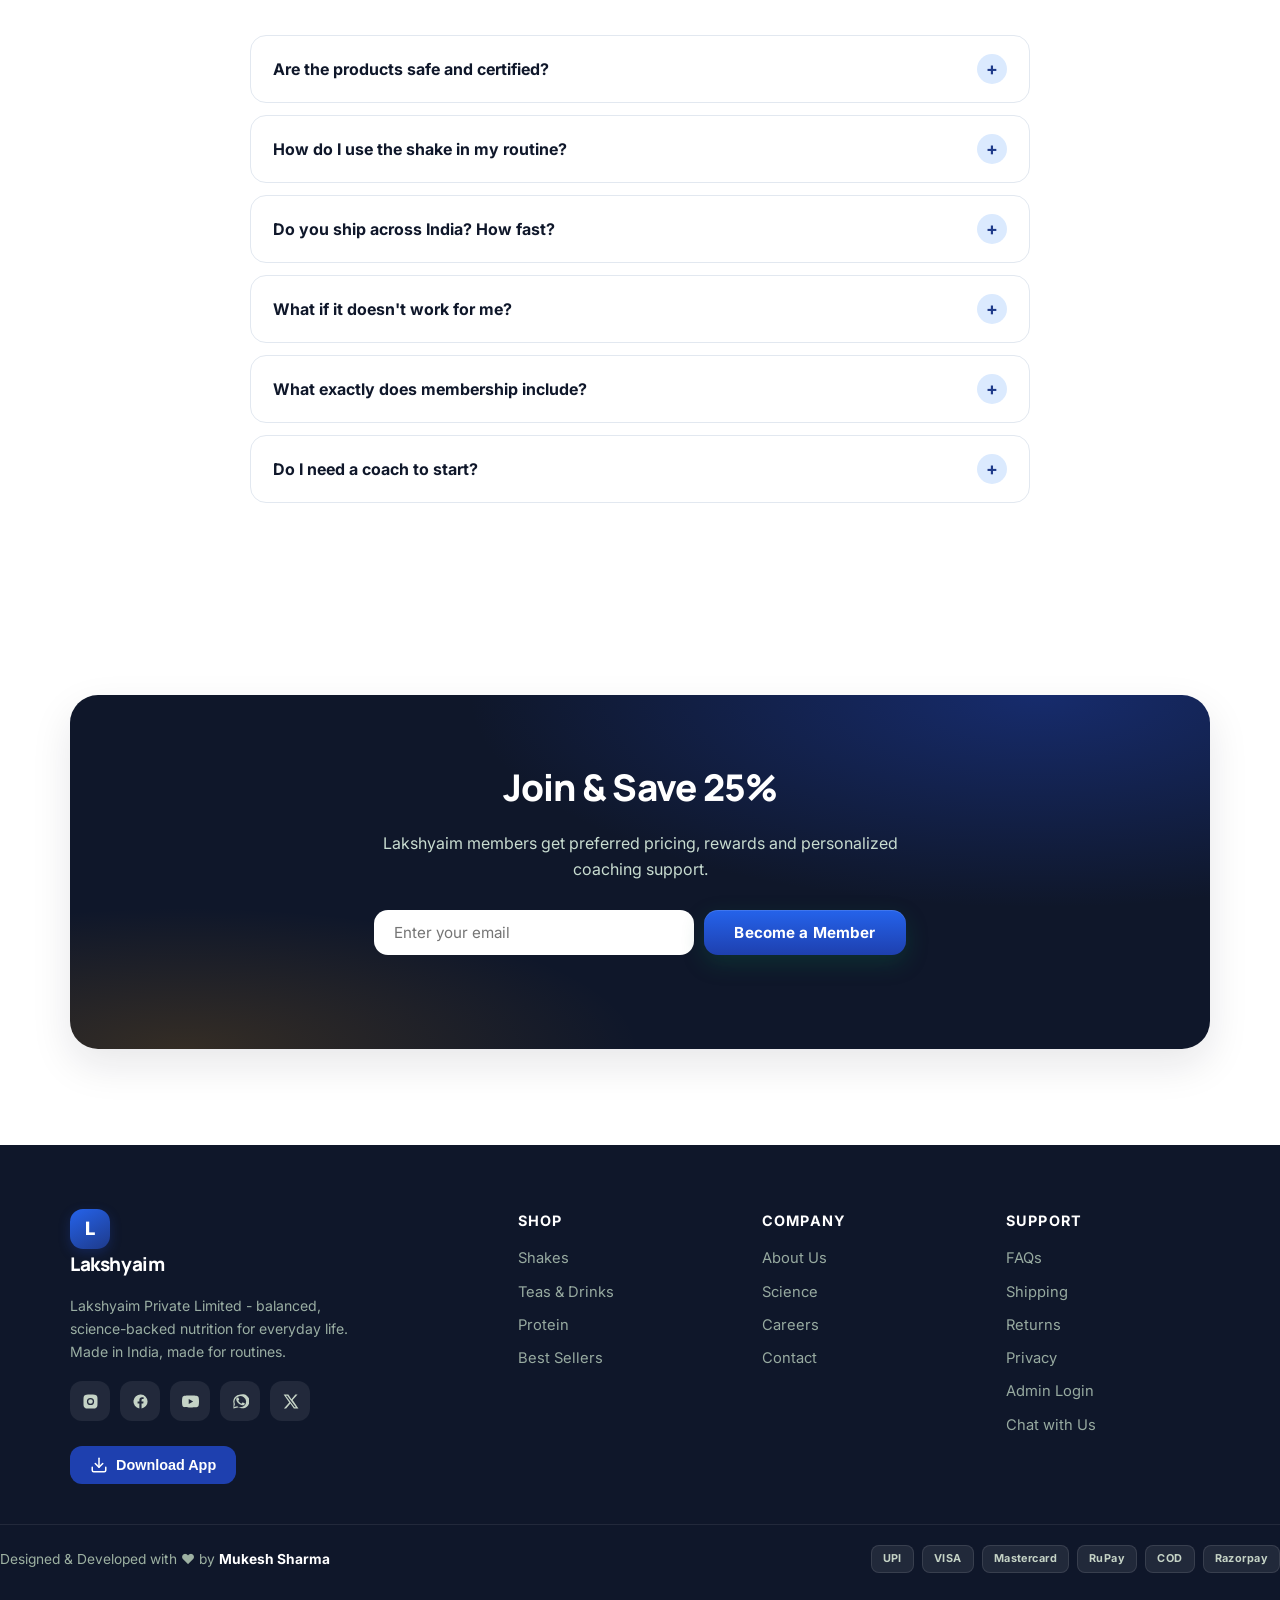
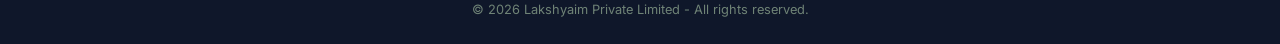
==== commit ce88210f: "fix-chatbot-duplicate-toggle" ====
--- a/index.html
+++ b/index.html
@@ -11,7 +11,7 @@
   <link href="https://fonts.googleapis.com/css2?family=Manrope:wght@500;600;700;800&display=swap" rel="stylesheet" />
   <link href="https://fonts.googleapis.com/css2?family=Inter:wght@400;500;600;700;800&display=swap" rel="stylesheet" />
   <script>(function(){try{var t=localStorage.getItem('lakshyaim_theme');if(t)document.documentElement.setAttribute('data-theme',t);}catch(e){}})();</script>
-  <link rel="stylesheet" href="styles.css?v=20261141" />
+  <link rel="stylesheet" href="styles.css?v=20261143" />
   <link rel="manifest" href="manifest.json" />
   <meta name="theme-color" content="#1e40af" />
   <meta name="apple-mobile-web-app-capable" content="yes" />
@@ -392,11 +392,11 @@
     <p class="lb-count" id="lbCount"></p>
   </div>
 
-  <script src="products.js?v=20261141"></script>
-  <script src="cart.js?v=20261141"></script>
-  <script src="site-content.js?v=20261141"></script>
-  <script src="script.js?v=20261141"></script>
-  <script src="auth.js?v=20261141"></script>
+  <script src="products.js?v=20261143"></script>
+  <script src="cart.js?v=20261143"></script>
+  <script src="site-content.js?v=20261143"></script>
+  <script src="script.js?v=20261143"></script>
+  <script src="auth.js?v=20261143"></script>
   <!-- PWA Install Popup -->
   <div id="pwaPopup" style="display:none;position:fixed;inset:0;background:rgba(0,0,0,0.5);z-index:9999;align-items:center;justify-content:center;padding:16px">
     <div style="background:#fff;border-radius:20px;padding:32px;max-width:400px;width:100%;text-align:center;box-shadow:0 24px 60px rgba(0,0,0,0.2);position:relative">
@@ -450,7 +450,7 @@
     </div>
   </div>
 
-  <script src="theme.js?v=20261141"></script>
+  <script src="theme.js?v=20261143"></script>
   <script>
     let deferredPrompt = null;
 
@@ -582,7 +582,7 @@
     }
   </script>
   <script>
-    window.toggleChatbot = function() { console.log('toggleChatbot called'); alert('Chatbot opening...');
+    window.toggleChatbot = function() {
       var w = document.getElementById("chatbotWindow");
       if (w) {
         if (w.style.display === "none" || !w.style.display) {
@@ -593,7 +593,24 @@
           w.style.display = "none";
         }
       }
-    }
+    };
+    (function() {
+      var btn = document.getElementById("chatbotFabBtn");
+      if (btn) {
+        btn.addEventListener("click", function(e) {
+          e.preventDefault();
+          e.stopPropagation();
+          window.toggleChatbot();
+        });
+      }
+      var closeBtn = document.getElementById("chatbotClose");
+      if (closeBtn) {
+        closeBtn.addEventListener("click", function() {
+          var w = document.getElementById("chatbotWindow");
+          if (w) w.style.display = "none";
+        });
+      }
+    })();
     (function() {
       const chatbotFab = document.getElementById("chatbotFabBtn");
       const chatbotWindow = document.getElementById("chatbotWindow");
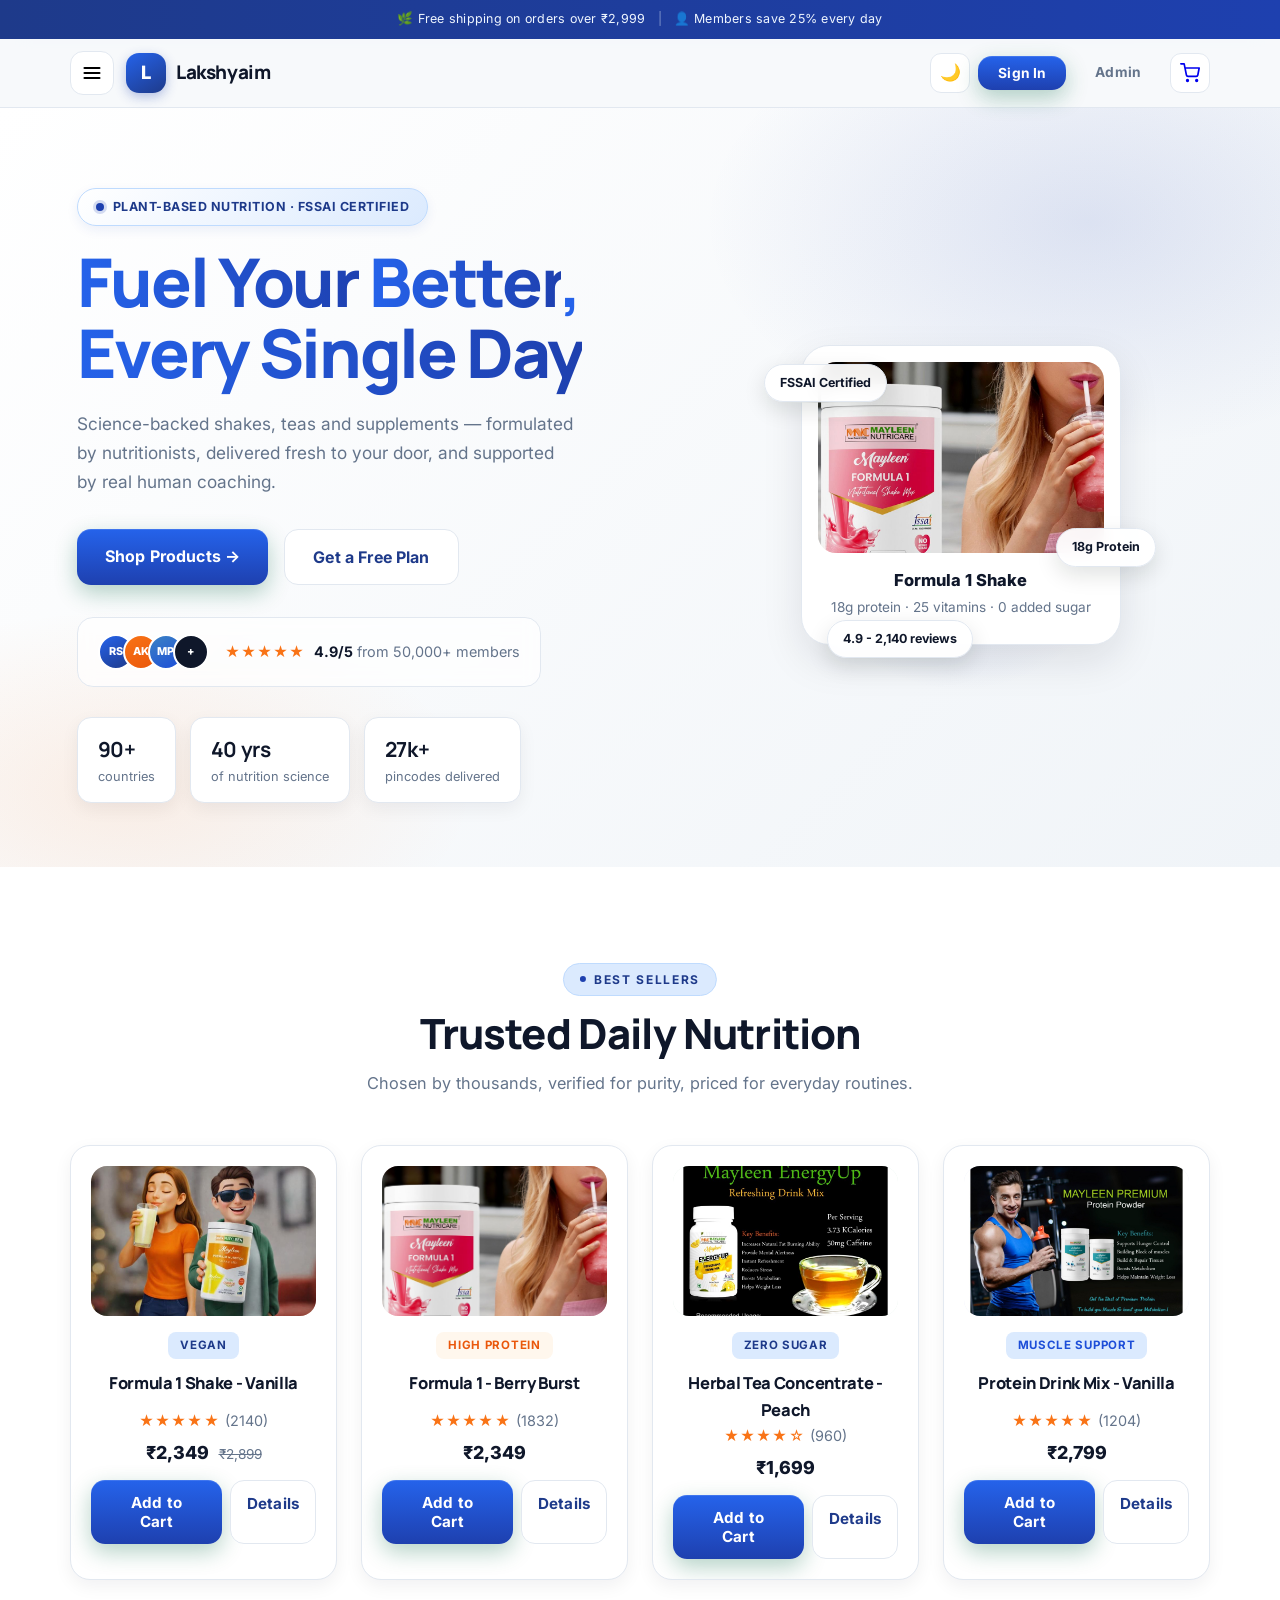
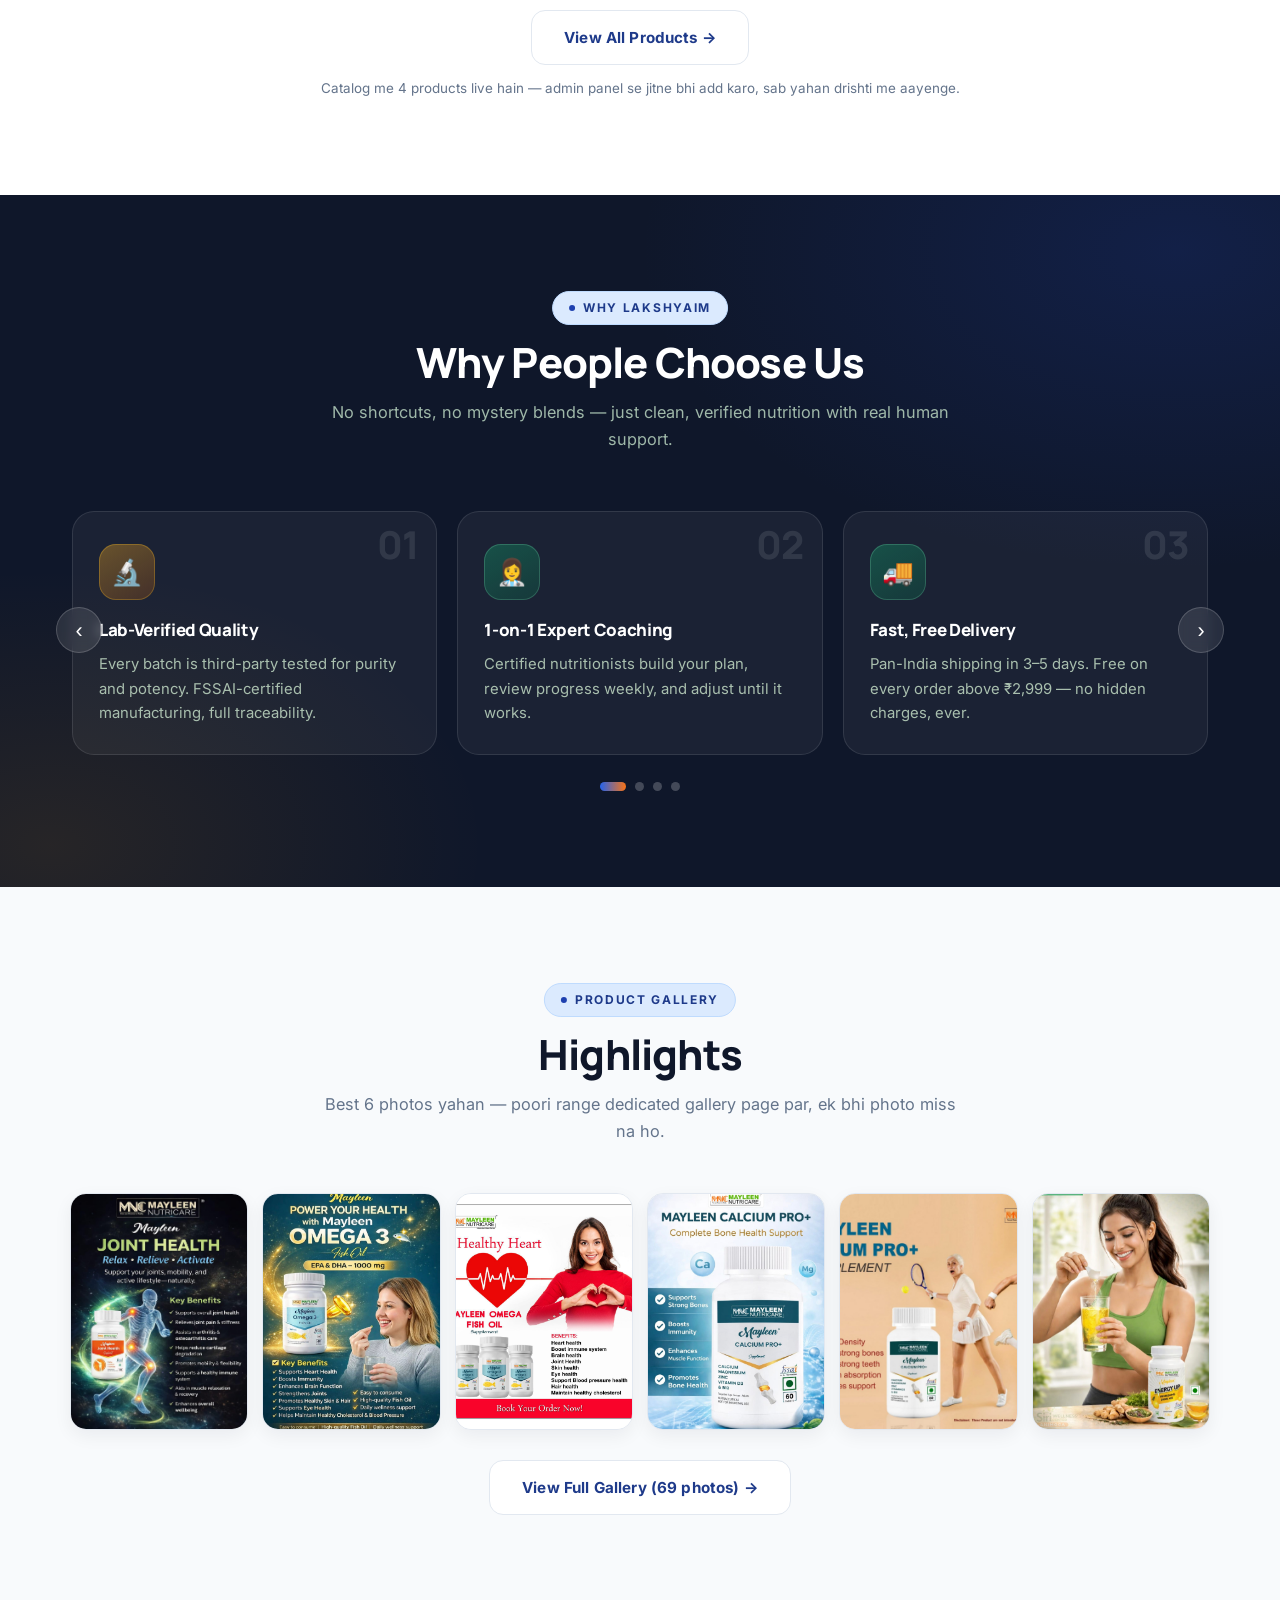
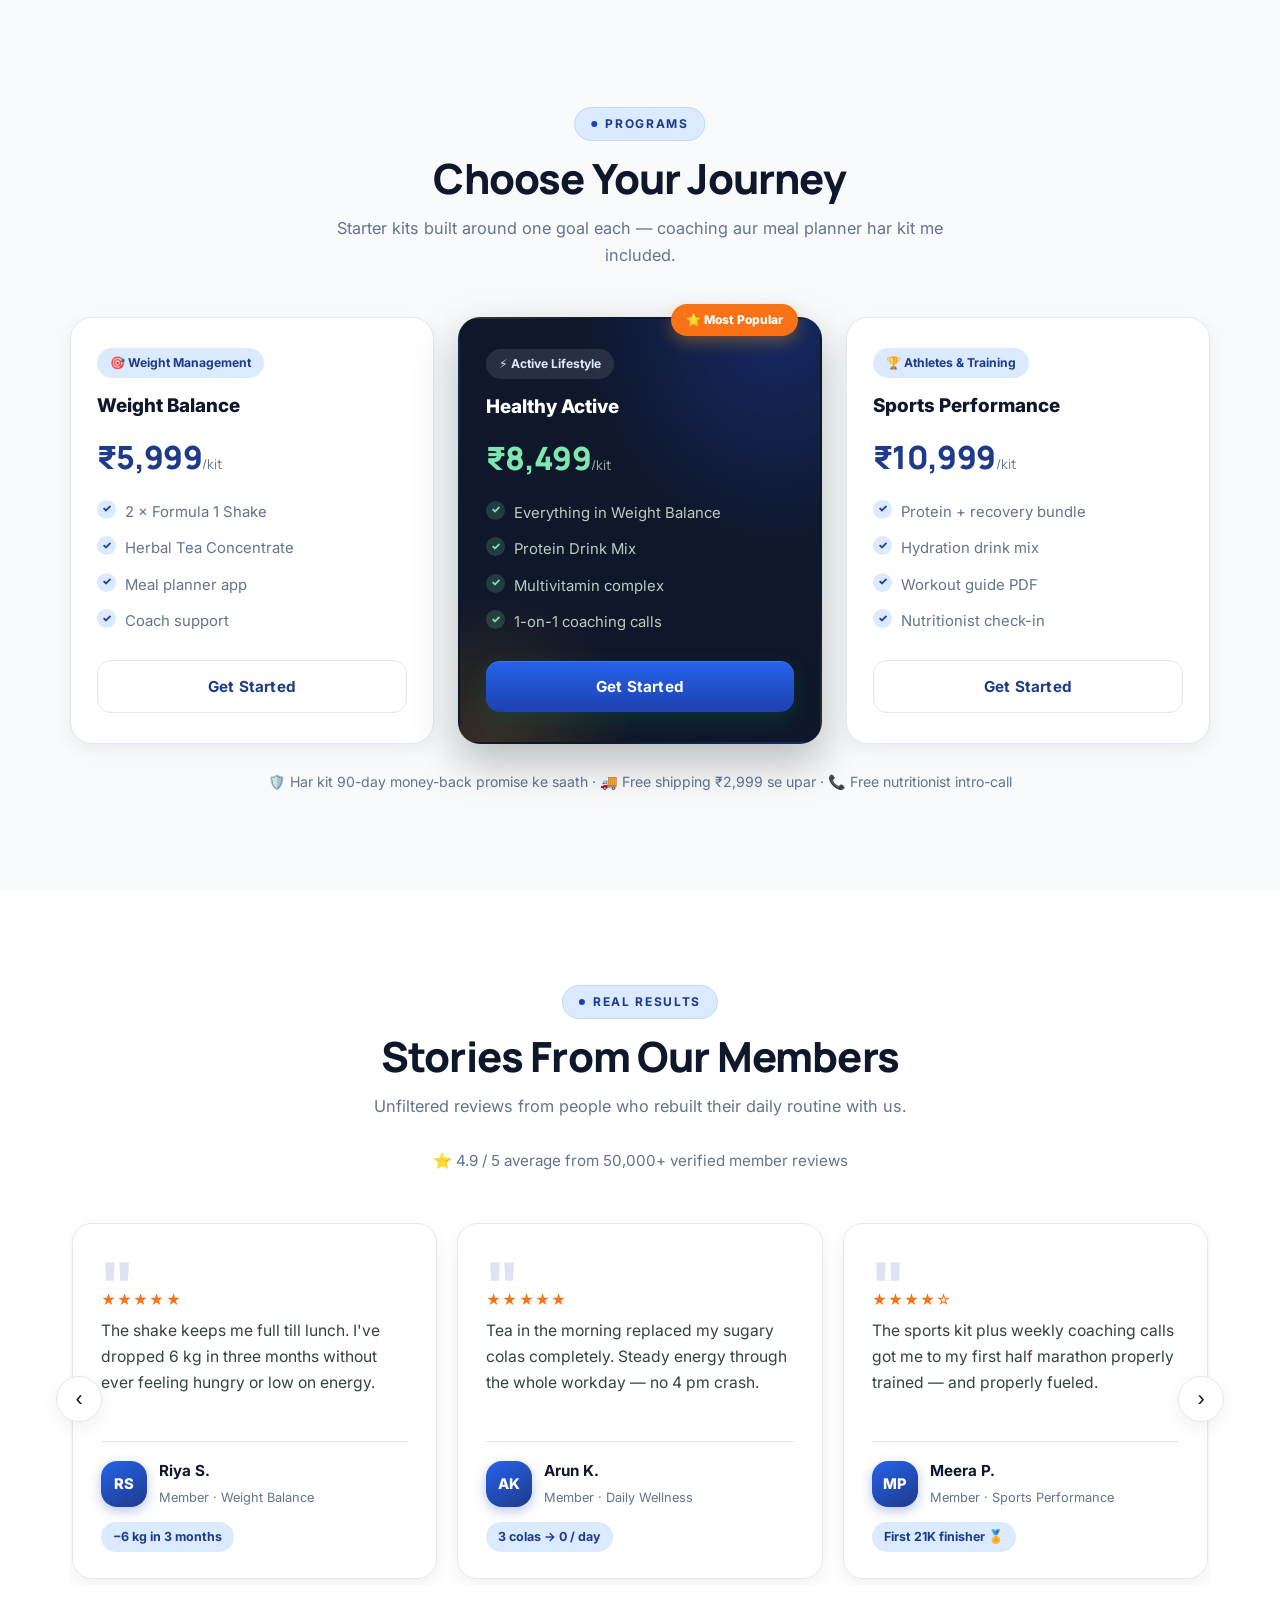
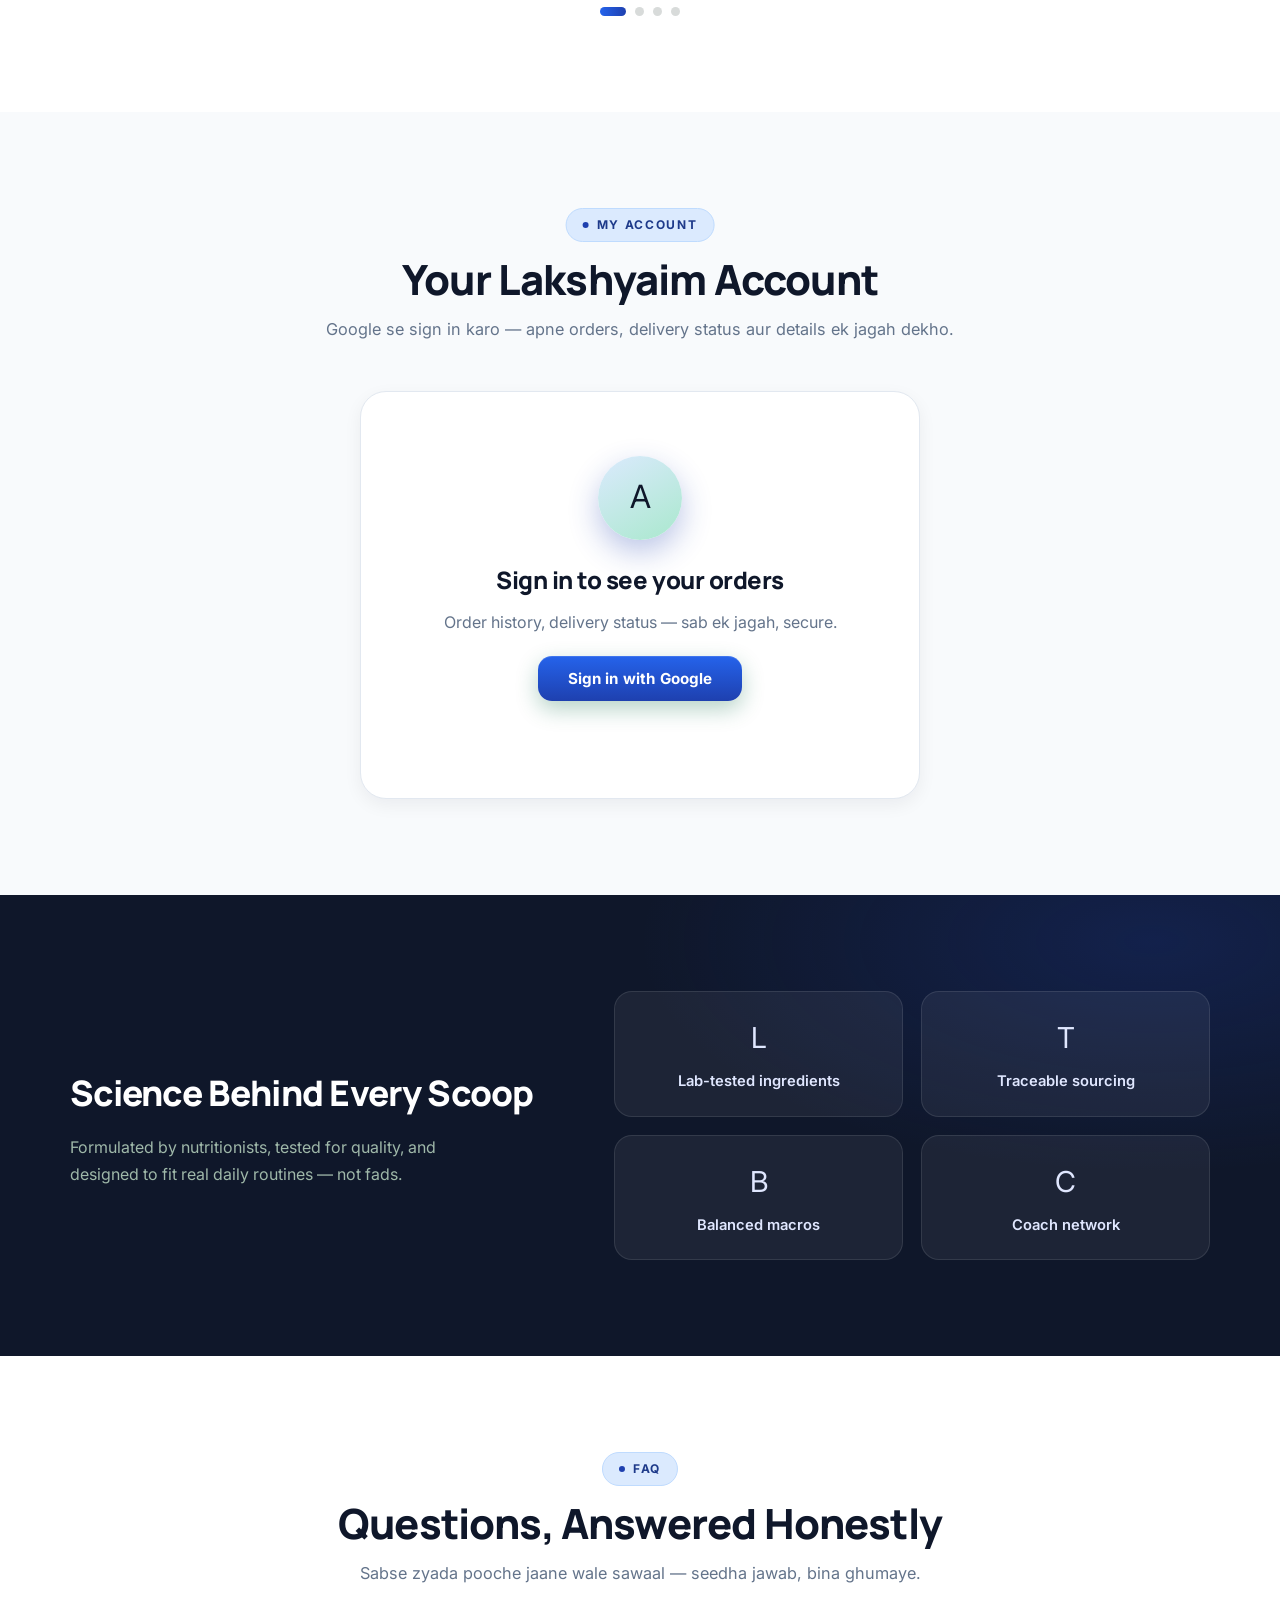
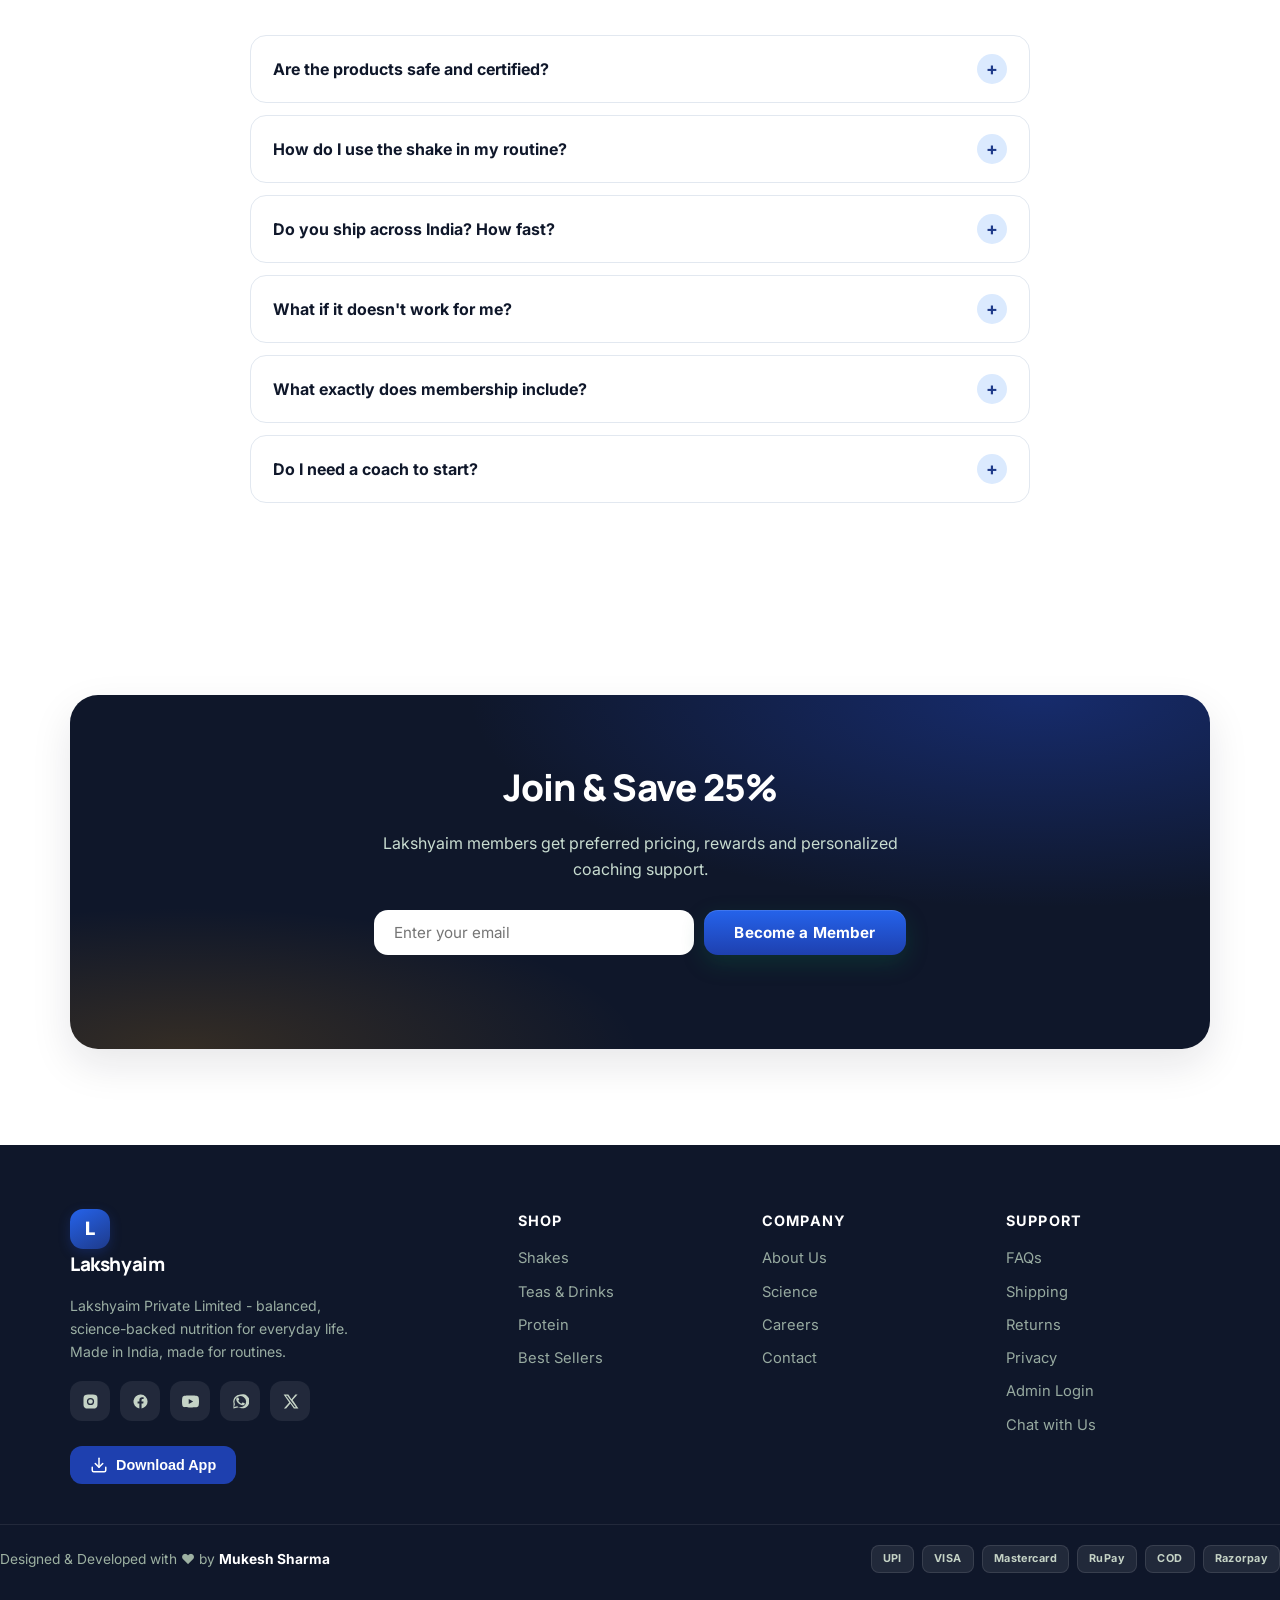
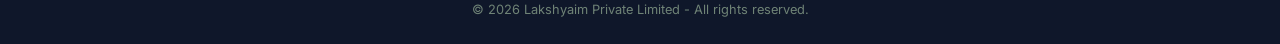
==== commit 8563249c: "remove-chatbot-floating-button" ====
--- a/index.html
+++ b/index.html
@@ -11,7 +11,7 @@
   <link href="https://fonts.googleapis.com/css2?family=Manrope:wght@500;600;700;800&display=swap" rel="stylesheet" />
   <link href="https://fonts.googleapis.com/css2?family=Inter:wght@400;500;600;700;800&display=swap" rel="stylesheet" />
   <script>(function(){try{var t=localStorage.getItem('lakshyaim_theme');if(t)document.documentElement.setAttribute('data-theme',t);}catch(e){}})();</script>
-  <link rel="stylesheet" href="styles.css?v=20261143" />
+  <link rel="stylesheet" href="styles.css?v=20261144" />
   <link rel="manifest" href="manifest.json" />
   <meta name="theme-color" content="#1e40af" />
   <meta name="apple-mobile-web-app-capable" content="yes" />
@@ -366,7 +366,7 @@
         <h4>Support</h4>
         <a href="#">FAQs</a><a href="#">Shipping</a><a href="#">Returns</a><a href="#">Privacy</a>
         <a href="admin.html">Admin Login</a>
-        <a href="#" onclick="document.getElementById('chatbotFabBtn').click();return false;">Chat with Us</a>
+        <a href="#" onclick="window.toggleChatbot();return false;">Chat with Us</a>
       </div>
     </div>
     <div class="footer-credit-inner">
@@ -392,11 +392,11 @@
     <p class="lb-count" id="lbCount"></p>
   </div>
 
-  <script src="products.js?v=20261143"></script>
-  <script src="cart.js?v=20261143"></script>
-  <script src="site-content.js?v=20261143"></script>
-  <script src="script.js?v=20261143"></script>
-  <script src="auth.js?v=20261143"></script>
+  <script src="products.js?v=20261144"></script>
+  <script src="cart.js?v=20261144"></script>
+  <script src="site-content.js?v=20261144"></script>
+  <script src="script.js?v=20261144"></script>
+  <script src="auth.js?v=20261144"></script>
   <!-- PWA Install Popup -->
   <div id="pwaPopup" style="display:none;position:fixed;inset:0;background:rgba(0,0,0,0.5);z-index:9999;align-items:center;justify-content:center;padding:16px">
     <div style="background:#fff;border-radius:20px;padding:32px;max-width:400px;width:100%;text-align:center;box-shadow:0 24px 60px rgba(0,0,0,0.2);position:relative">
@@ -418,12 +418,7 @@
     </button>
   </div>
 
-  <!-- Chatbot Widget -->
-  <div id="chatbotFab" style="position:fixed;bottom:20px;left:20px;z-index:100">
-    <button id="chatbotFabBtn" onclick="toggleChatbot()" style="background:var(--green);color:#fff;border:none;border-radius:50%;width:56px;height:56px;font-size:1.5rem;cursor:pointer;box-shadow:0 4px 16px rgba(30,64,175,0.3);display:flex;align-items:center;justify-content:center;z-index:9999;position:relative" title="Chat with us">
-      <svg width="24" height="24" viewBox="0 0 24 24" fill="none" stroke="currentColor" stroke-width="2" stroke-linecap="round" stroke-linejoin="round"><path d="M21 15a2 2 0 01-2 2H7l-4 4V5a2 2 0 012-2h14a2 2 0 012 2z"/></svg>
-    </button>
-  </div>
+  <!-- Chatbot Widget (no floating button - accessible via footer link) -->
 
   <div id="chatbotWindow" style="display:none;position:fixed;bottom:90px;left:20px;z-index:1001;width:360px;max-width:calc(100vw - 40px);height:500px;max-height:calc(100vh - 120px);background:#fff;border-radius:20px;box-shadow:0 8px 40px rgba(0,0,0,0.15);flex-direction:column;overflow:hidden">
     <div style="background:linear-gradient(135deg,var(--green),var(--green-dark));color:#fff;padding:14px 16px;display:flex;align-items:center;justify-content:space-between">
@@ -450,7 +445,7 @@
     </div>
   </div>
 
-  <script src="theme.js?v=20261143"></script>
+  <script src="theme.js?v=20261144"></script>
   <script>
     let deferredPrompt = null;
 
@@ -595,14 +590,6 @@
       }
     };
     (function() {
-      var btn = document.getElementById("chatbotFabBtn");
-      if (btn) {
-        btn.addEventListener("click", function(e) {
-          e.preventDefault();
-          e.stopPropagation();
-          window.toggleChatbot();
-        });
-      }
       var closeBtn = document.getElementById("chatbotClose");
       if (closeBtn) {
         closeBtn.addEventListener("click", function() {
@@ -612,21 +599,11 @@
       }
     })();
     (function() {
-      const chatbotFab = document.getElementById("chatbotFabBtn");
       const chatbotWindow = document.getElementById("chatbotWindow");
       const chatbotClose = document.getElementById("chatbotClose");
       const chatbotInput = document.getElementById("chatbotInput");
       const chatbotSend = document.getElementById("chatbotSend");
       const chatbotMessages = document.getElementById("chatbotMessages");
-
-      chatbotFab?.addEventListener("click", () => {
-        if (chatbotWindow.style.display === "none" || !chatbotWindow.style.display) {
-          chatbotWindow.style.display = "flex";
-          chatbotInput?.focus();
-        } else {
-          chatbotWindow.style.display = "none";
-        }
-      });
 
       chatbotClose?.addEventListener("click", () => {
         chatbotWindow.style.display = "none";
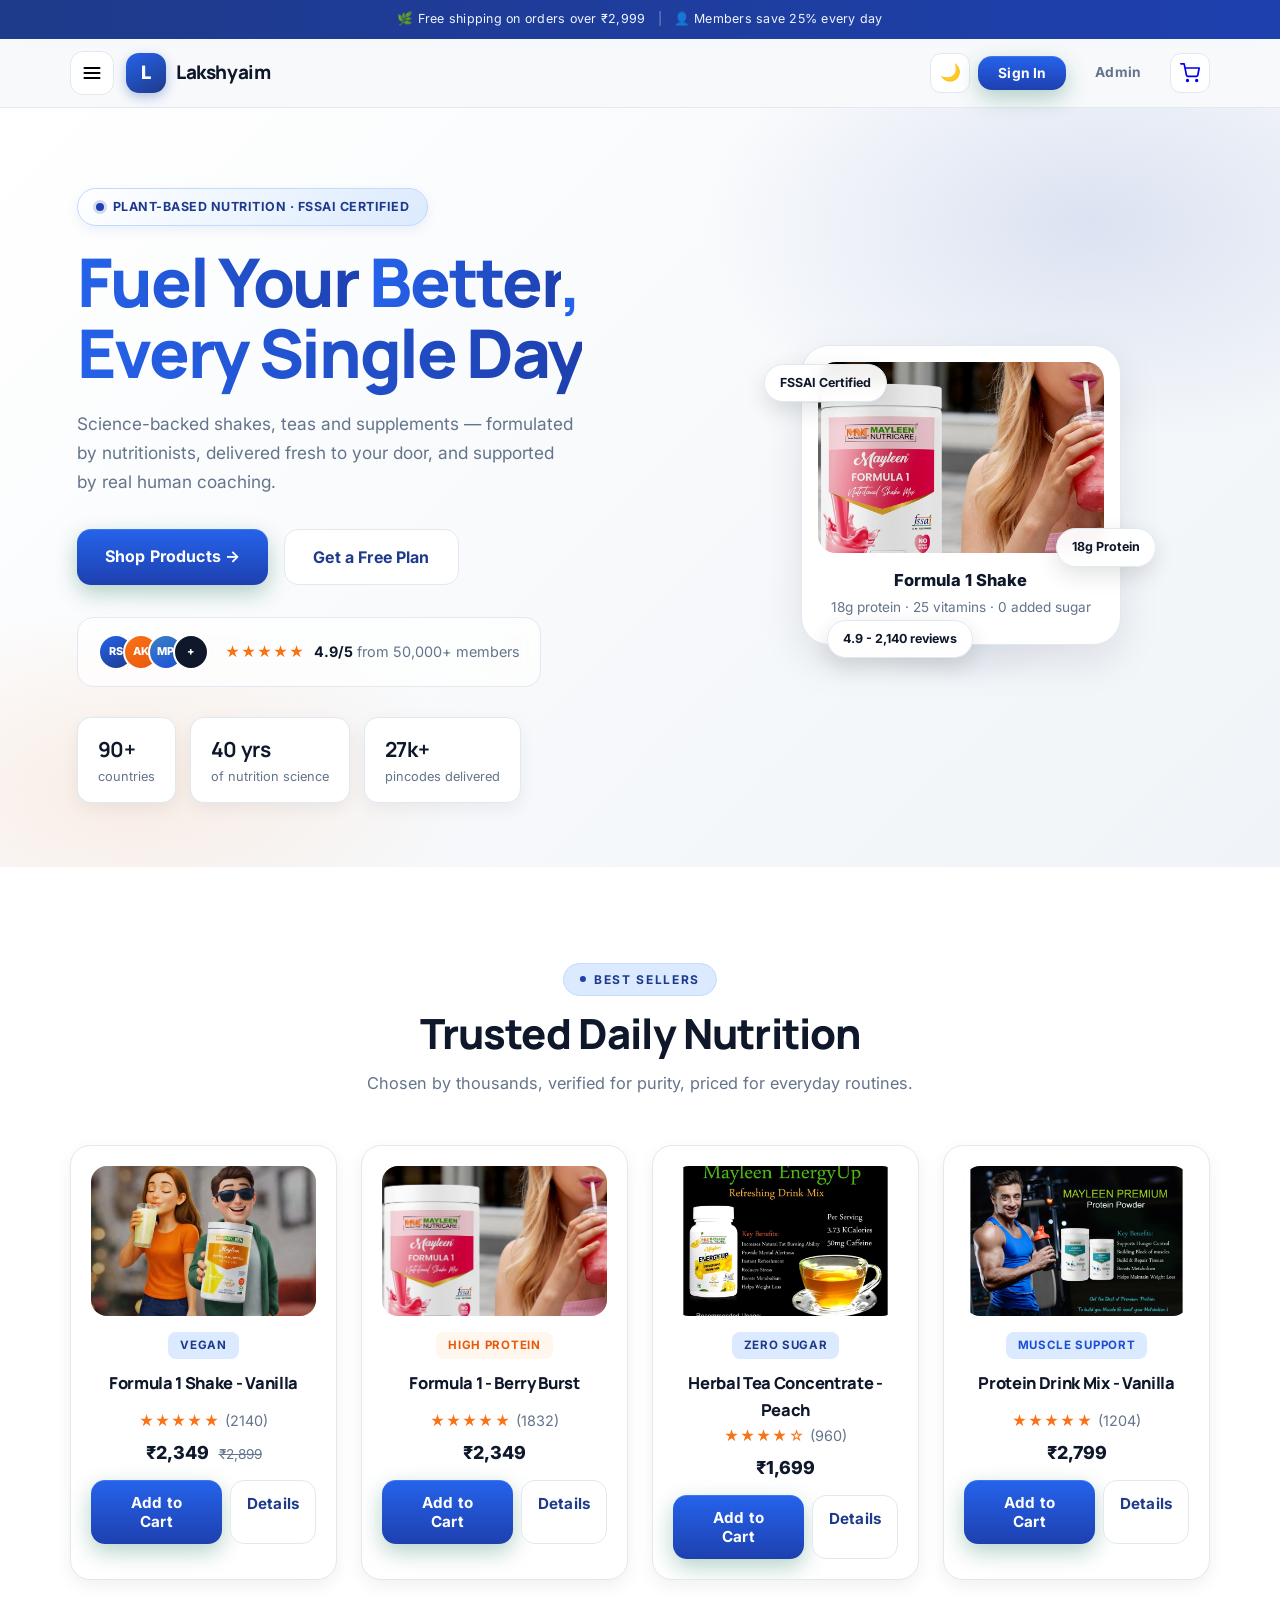
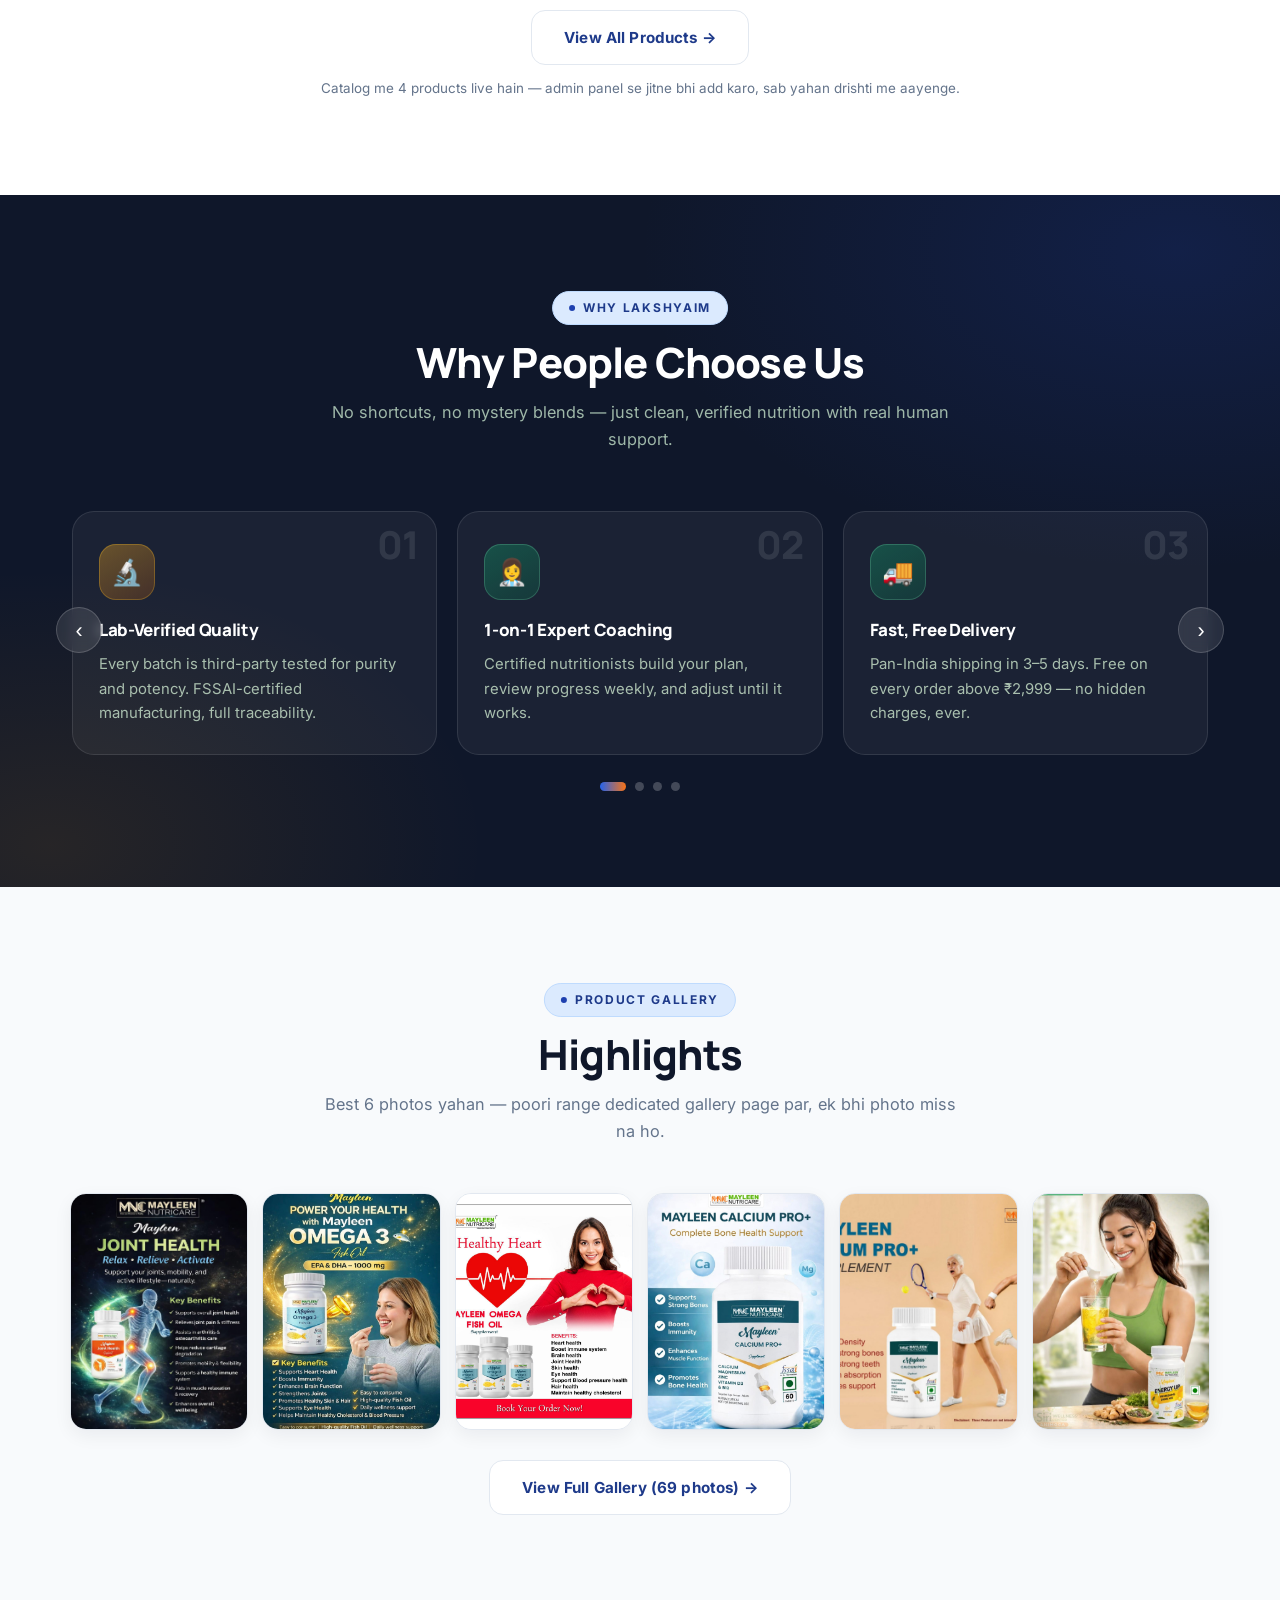
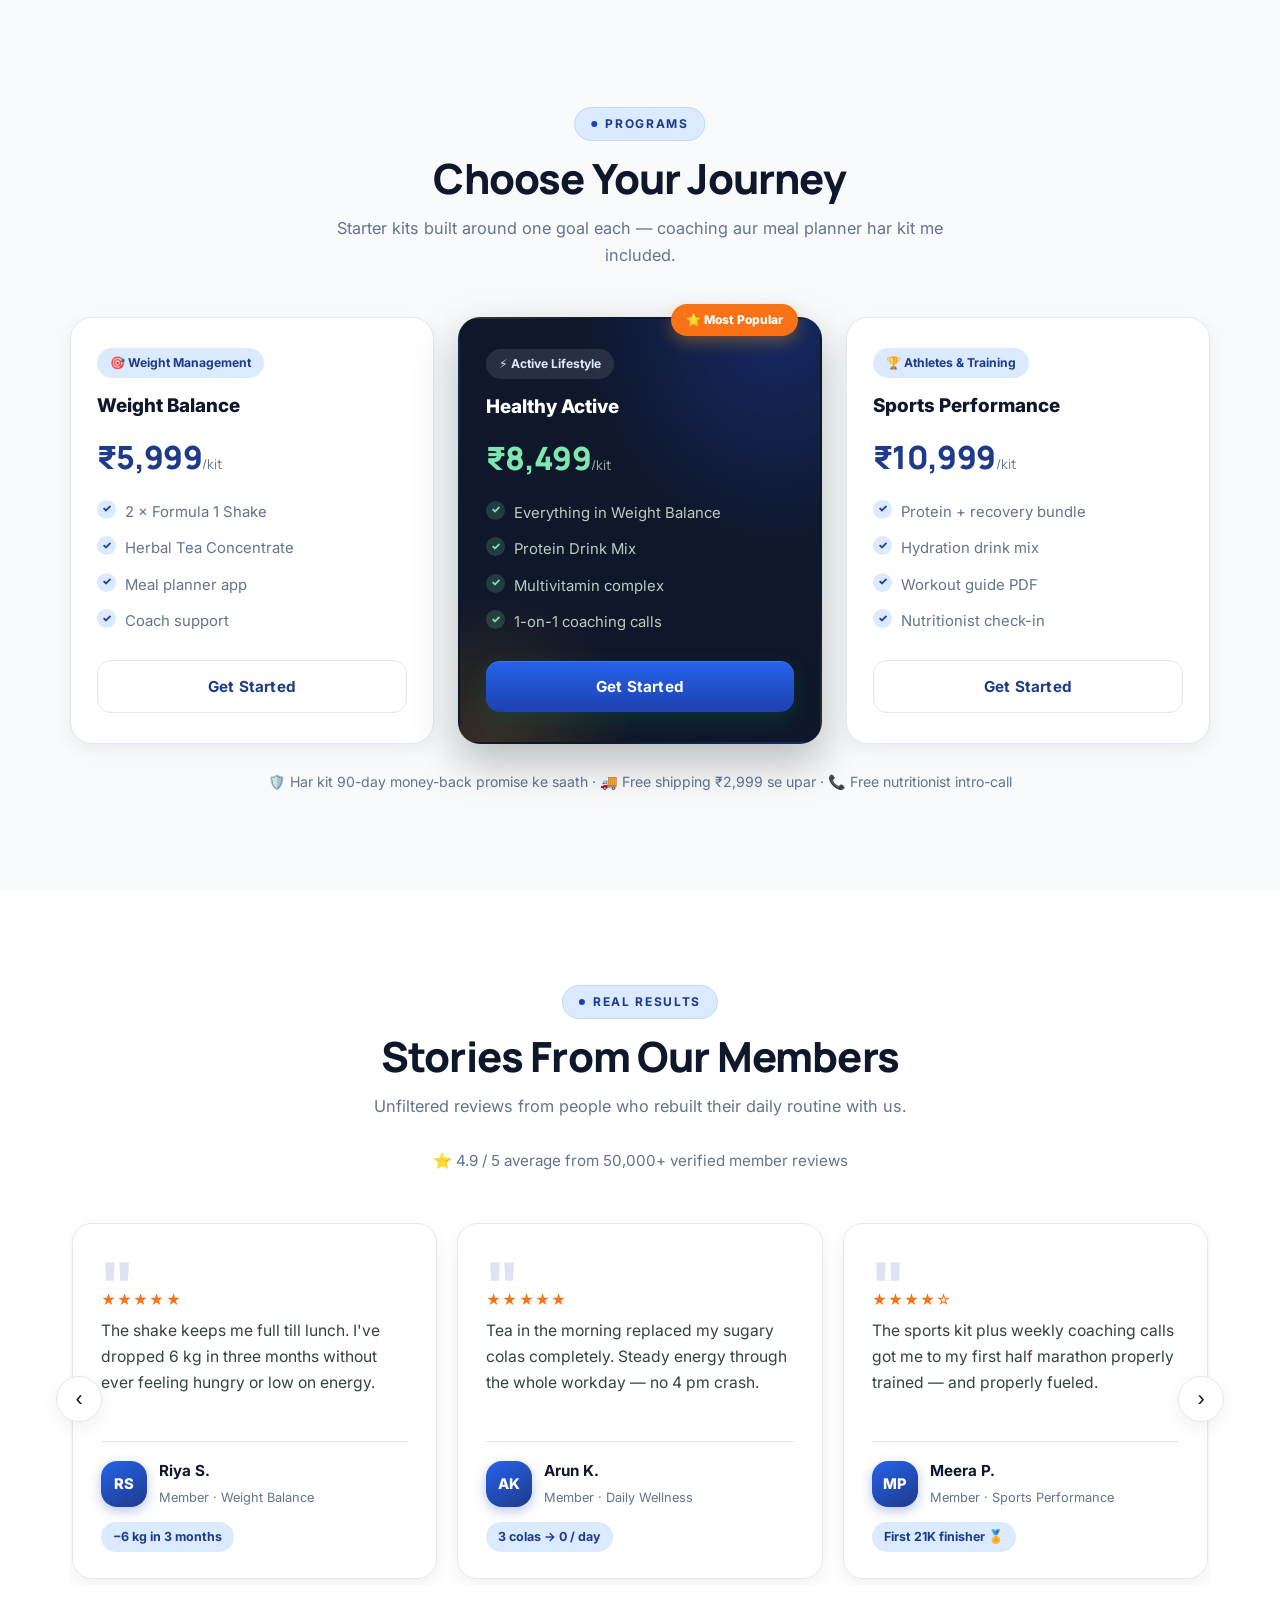
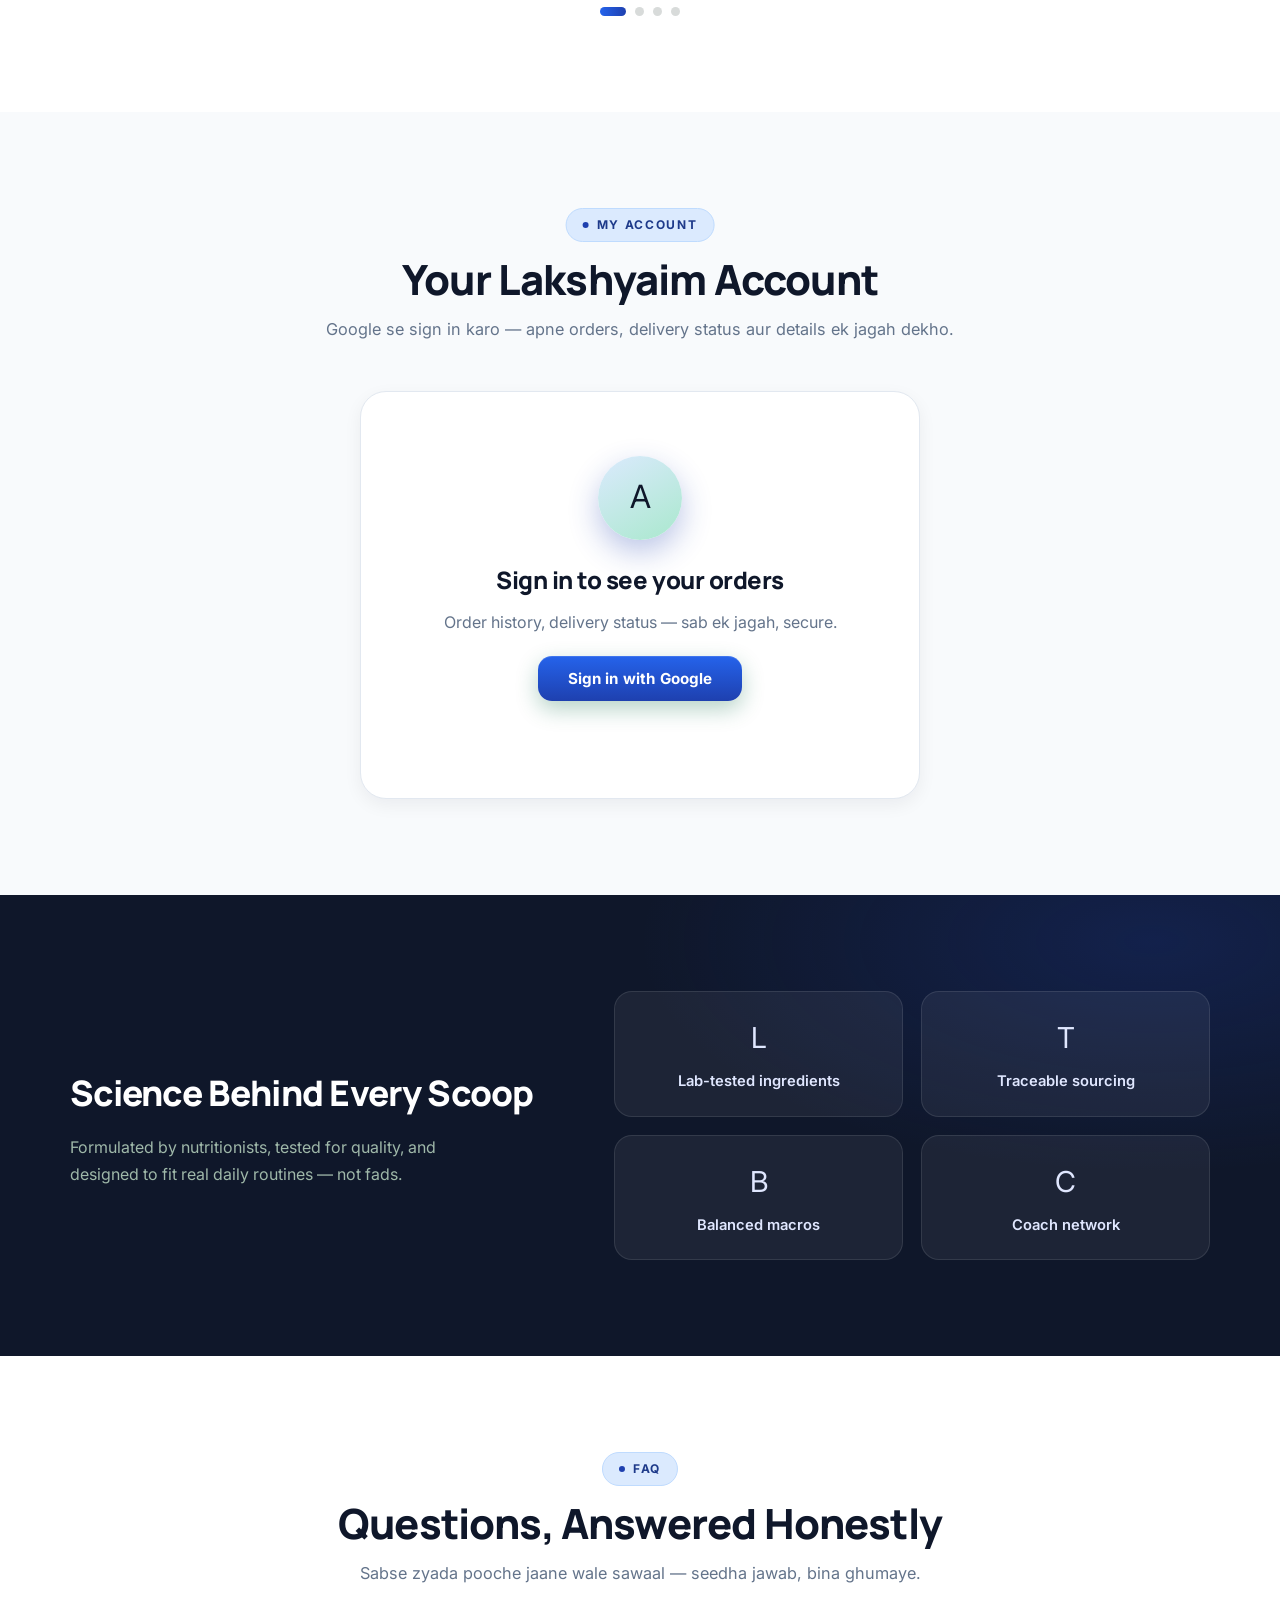
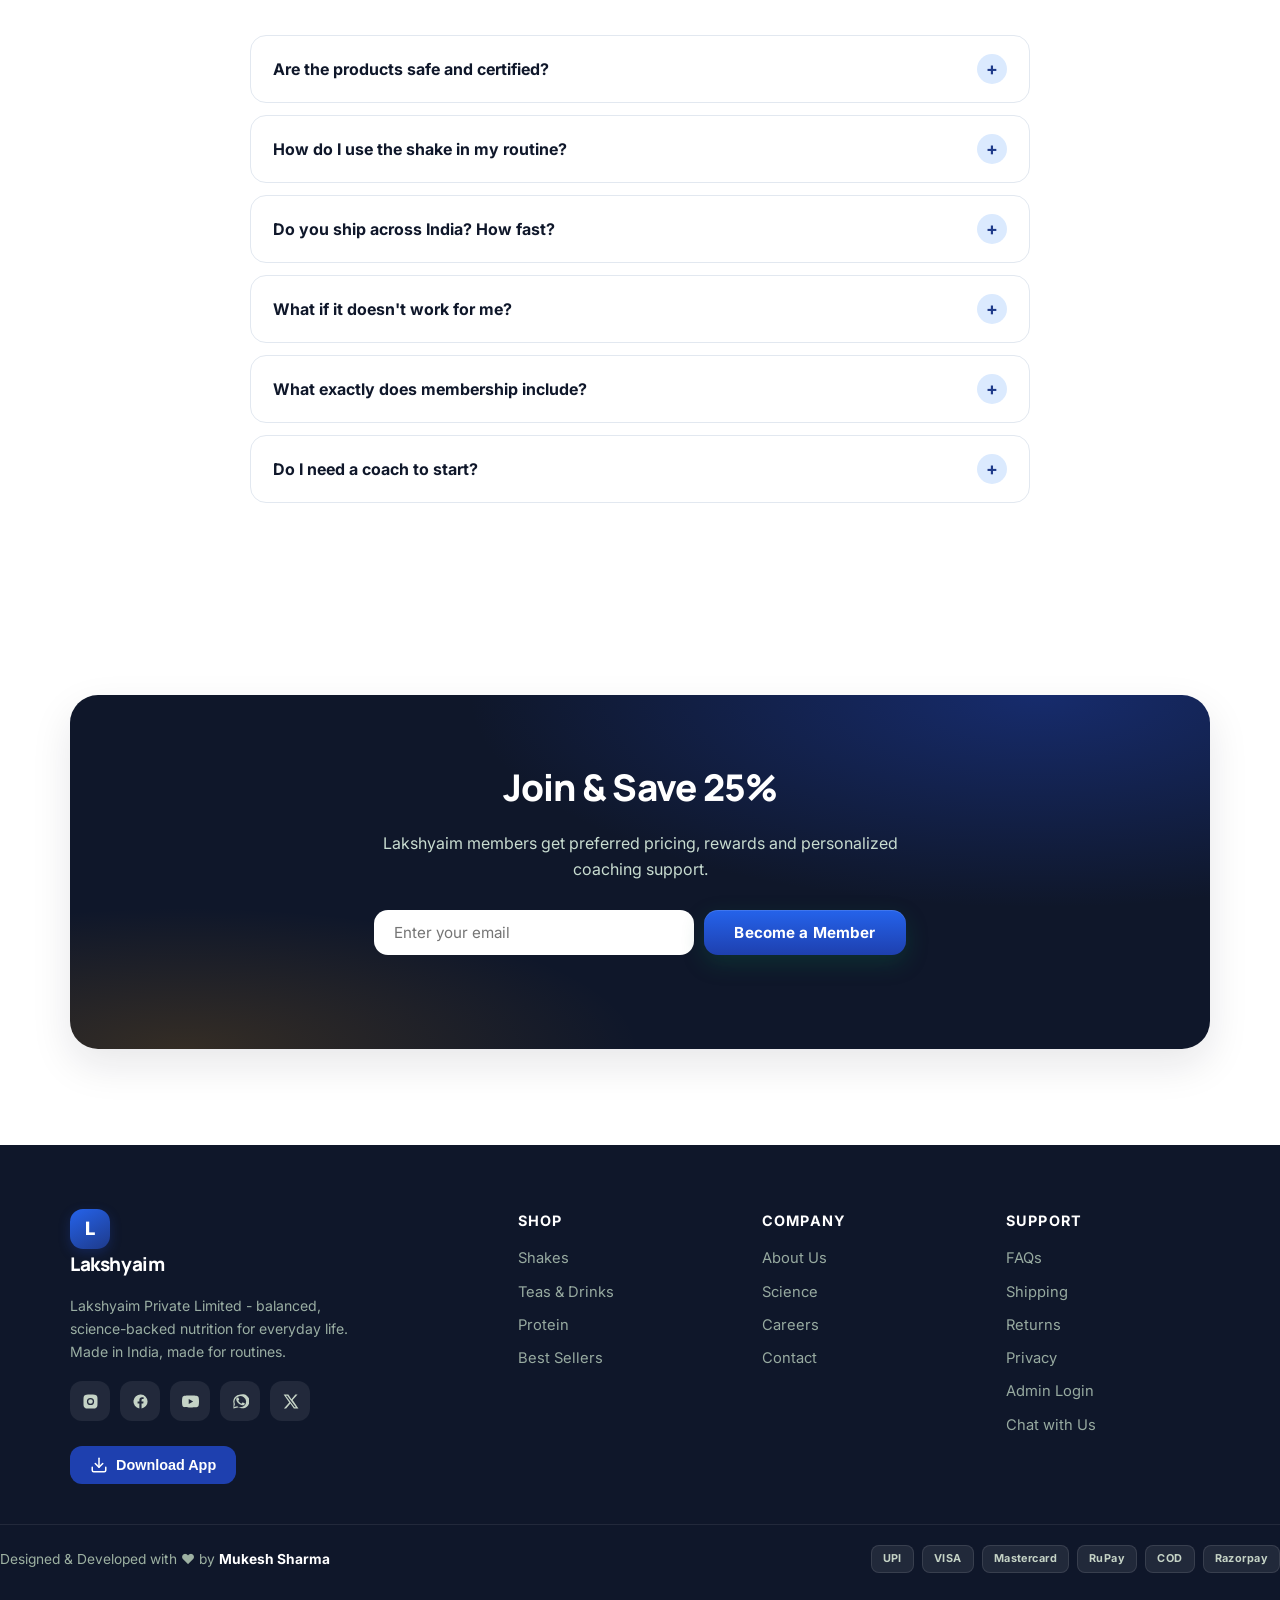
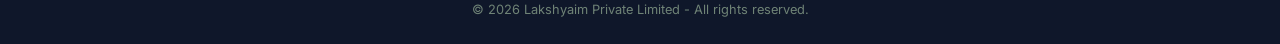
==== commit fa3ec595: "debug-chatbot-alert" ====
--- a/index.html
+++ b/index.html
@@ -11,7 +11,7 @@
   <link href="https://fonts.googleapis.com/css2?family=Manrope:wght@500;600;700;800&display=swap" rel="stylesheet" />
   <link href="https://fonts.googleapis.com/css2?family=Inter:wght@400;500;600;700;800&display=swap" rel="stylesheet" />
   <script>(function(){try{var t=localStorage.getItem('lakshyaim_theme');if(t)document.documentElement.setAttribute('data-theme',t);}catch(e){}})();</script>
-  <link rel="stylesheet" href="styles.css?v=20261144" />
+  <link rel="stylesheet" href="styles.css?v=20261145" />
   <link rel="manifest" href="manifest.json" />
   <meta name="theme-color" content="#1e40af" />
   <meta name="apple-mobile-web-app-capable" content="yes" />
@@ -392,11 +392,11 @@
     <p class="lb-count" id="lbCount"></p>
   </div>
 
-  <script src="products.js?v=20261144"></script>
-  <script src="cart.js?v=20261144"></script>
-  <script src="site-content.js?v=20261144"></script>
-  <script src="script.js?v=20261144"></script>
-  <script src="auth.js?v=20261144"></script>
+  <script src="products.js?v=20261145"></script>
+  <script src="cart.js?v=20261145"></script>
+  <script src="site-content.js?v=20261145"></script>
+  <script src="script.js?v=20261145"></script>
+  <script src="auth.js?v=20261145"></script>
   <!-- PWA Install Popup -->
   <div id="pwaPopup" style="display:none;position:fixed;inset:0;background:rgba(0,0,0,0.5);z-index:9999;align-items:center;justify-content:center;padding:16px">
     <div style="background:#fff;border-radius:20px;padding:32px;max-width:400px;width:100%;text-align:center;box-shadow:0 24px 60px rgba(0,0,0,0.2);position:relative">
@@ -445,7 +445,7 @@
     </div>
   </div>
 
-  <script src="theme.js?v=20261144"></script>
+  <script src="theme.js?v=20261145"></script>
   <script>
     let deferredPrompt = null;
 
@@ -578,6 +578,7 @@
   </script>
   <script>
     window.toggleChatbot = function() {
+      alert('toggleChatbot called, window found: ' + !!document.getElementById('chatbotWindow'));
       var w = document.getElementById("chatbotWindow");
       if (w) {
         if (w.style.display === "none" || !w.style.display) {
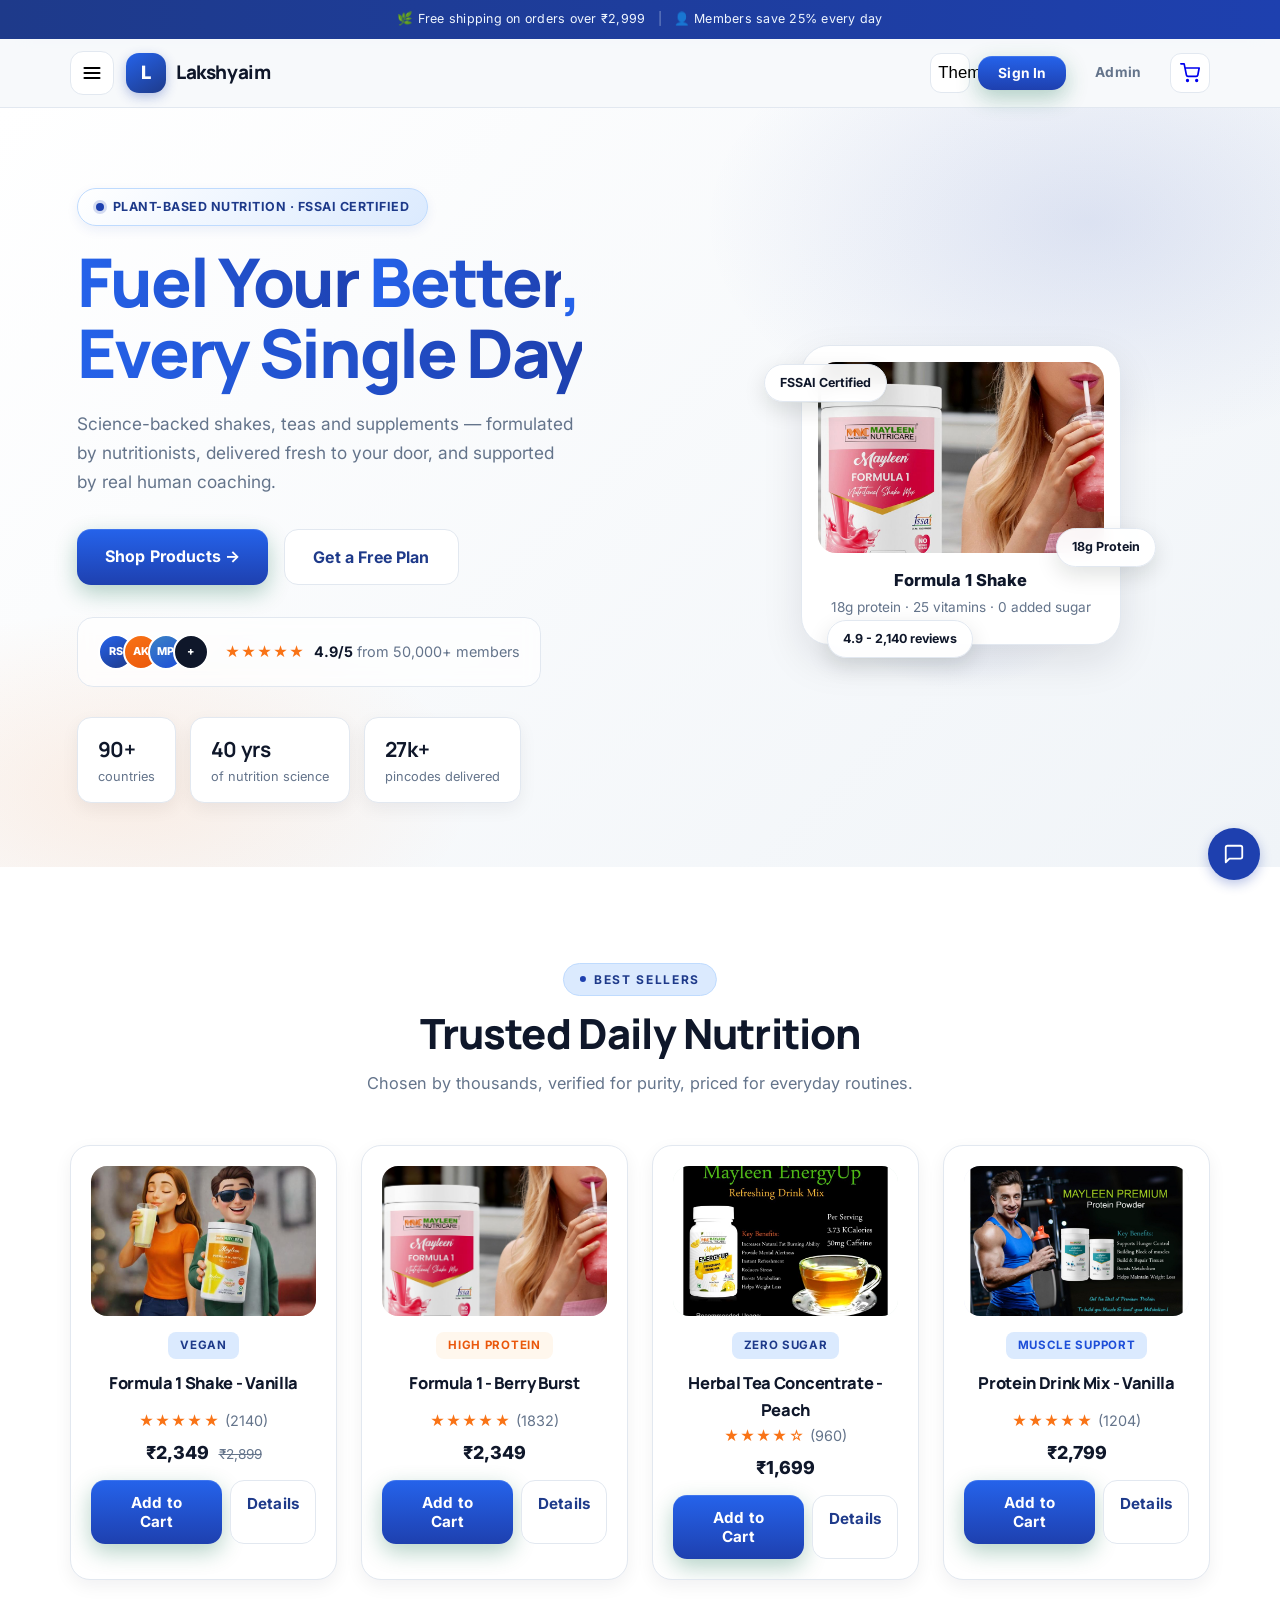
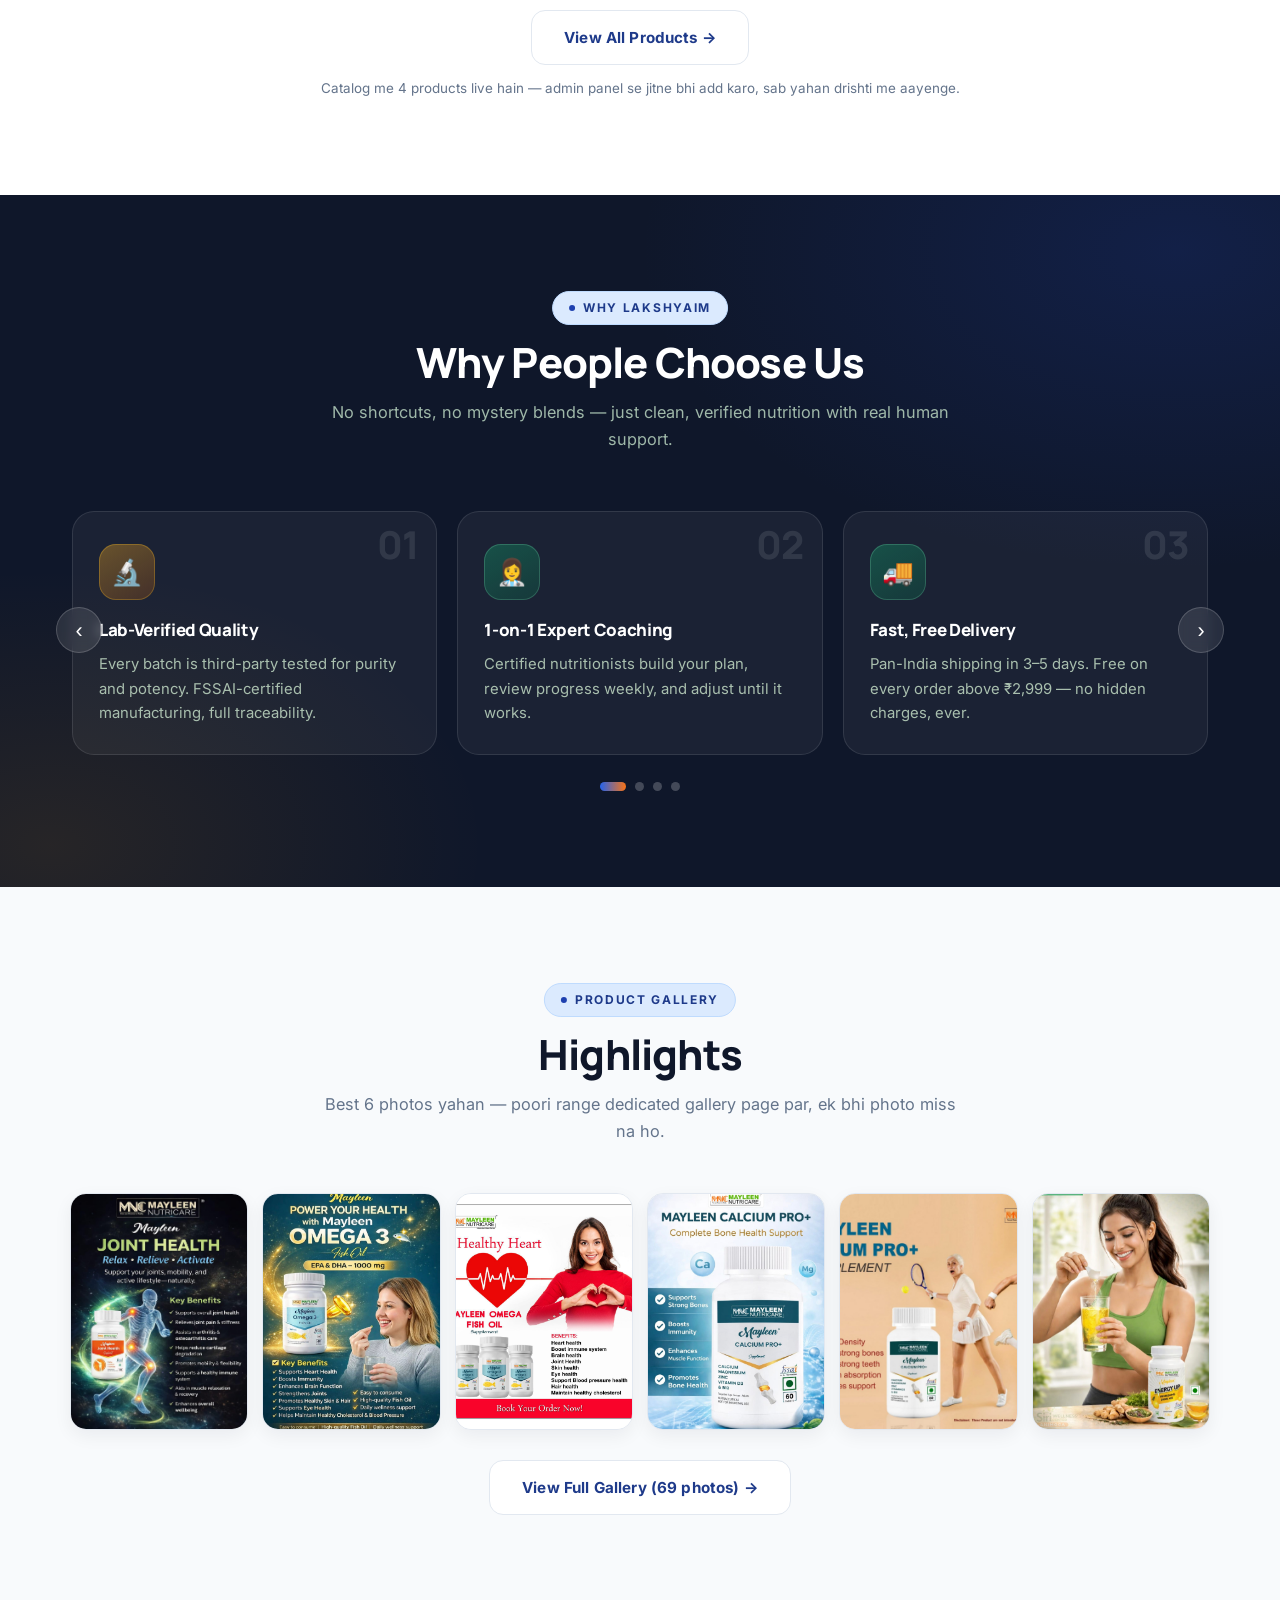
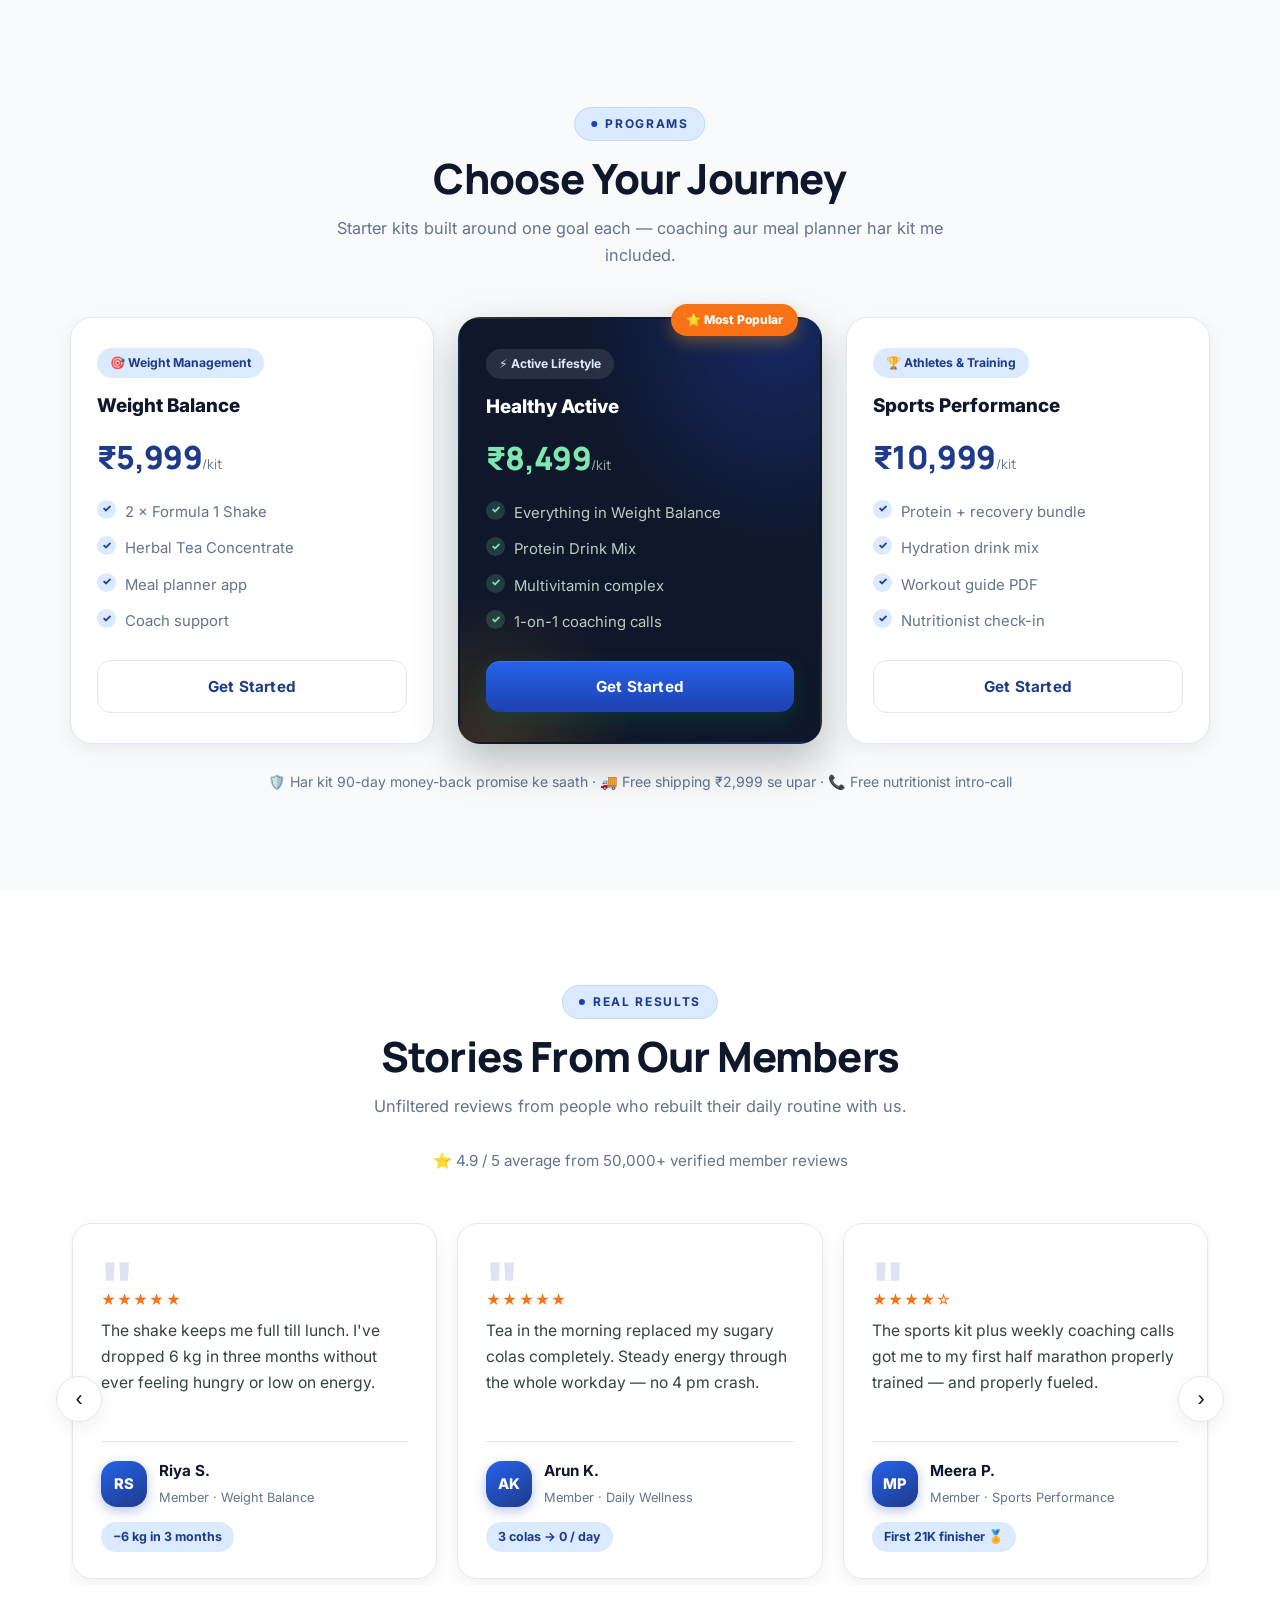
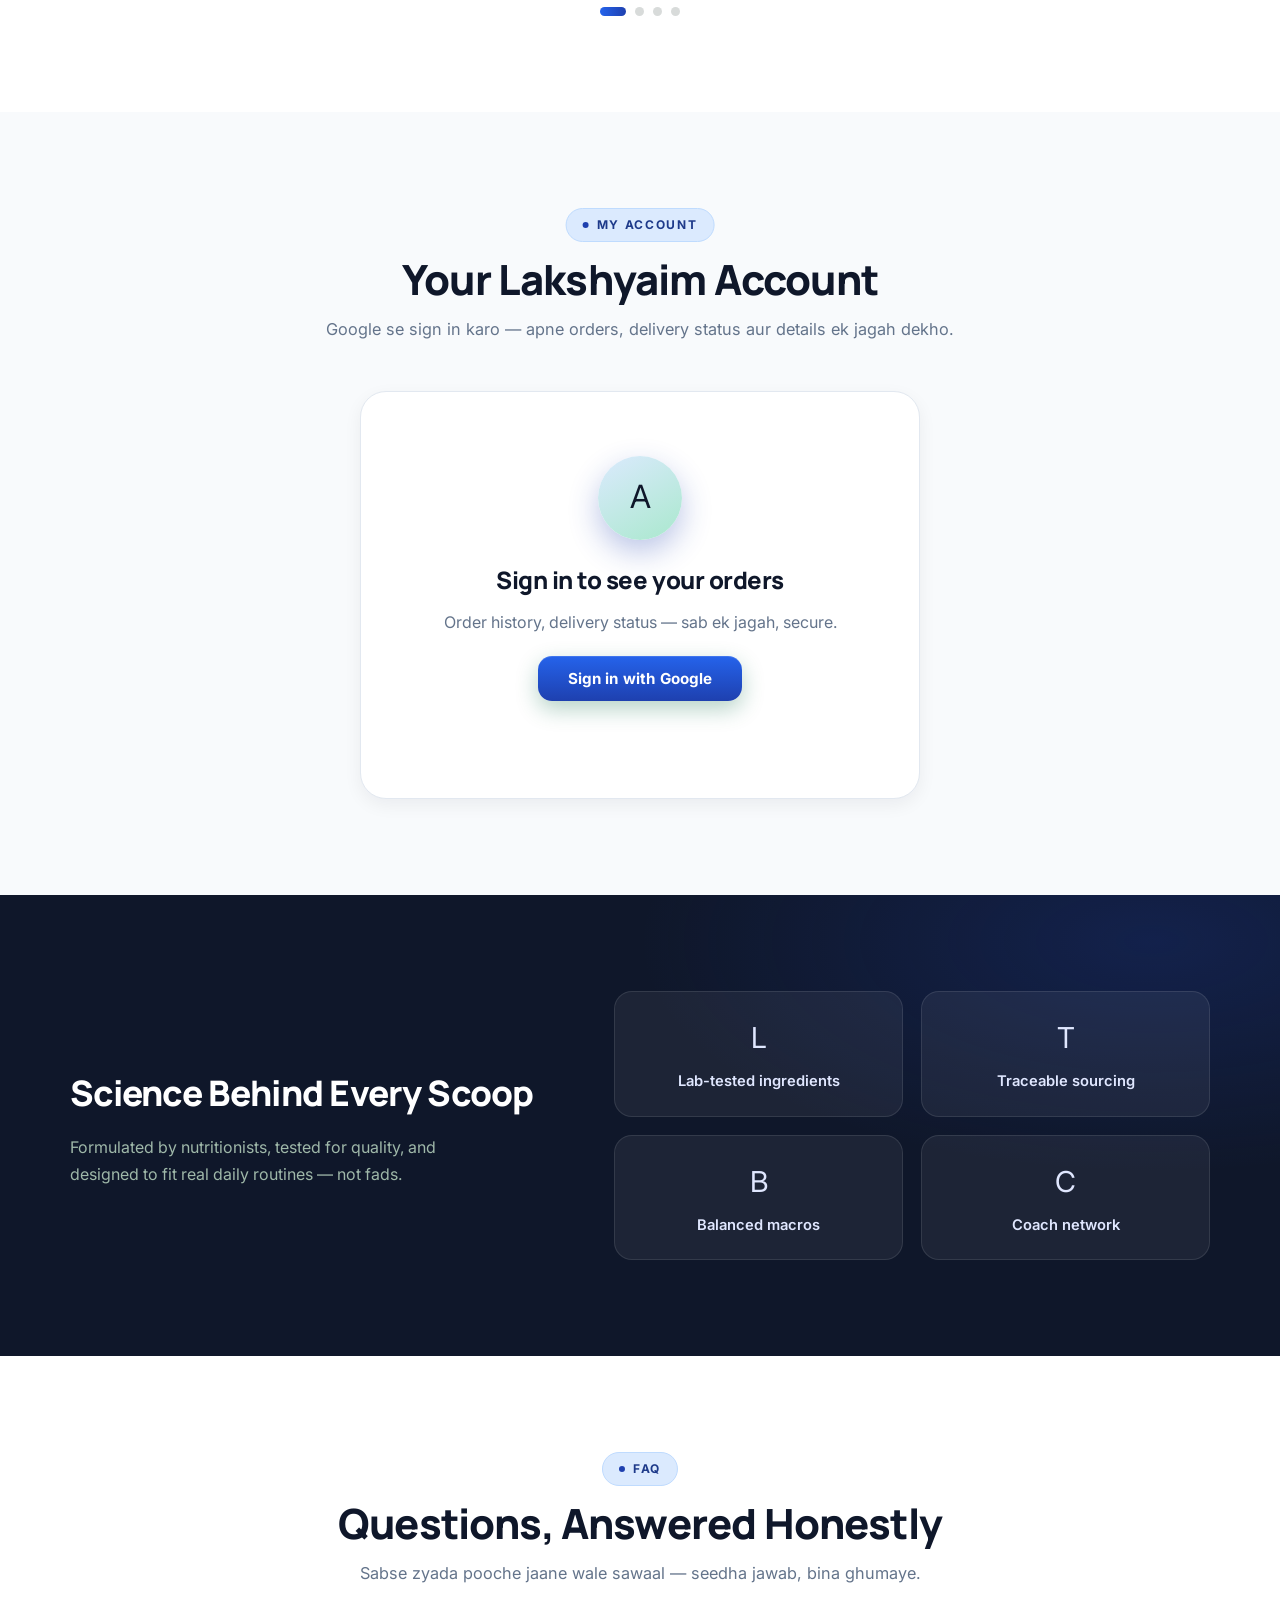
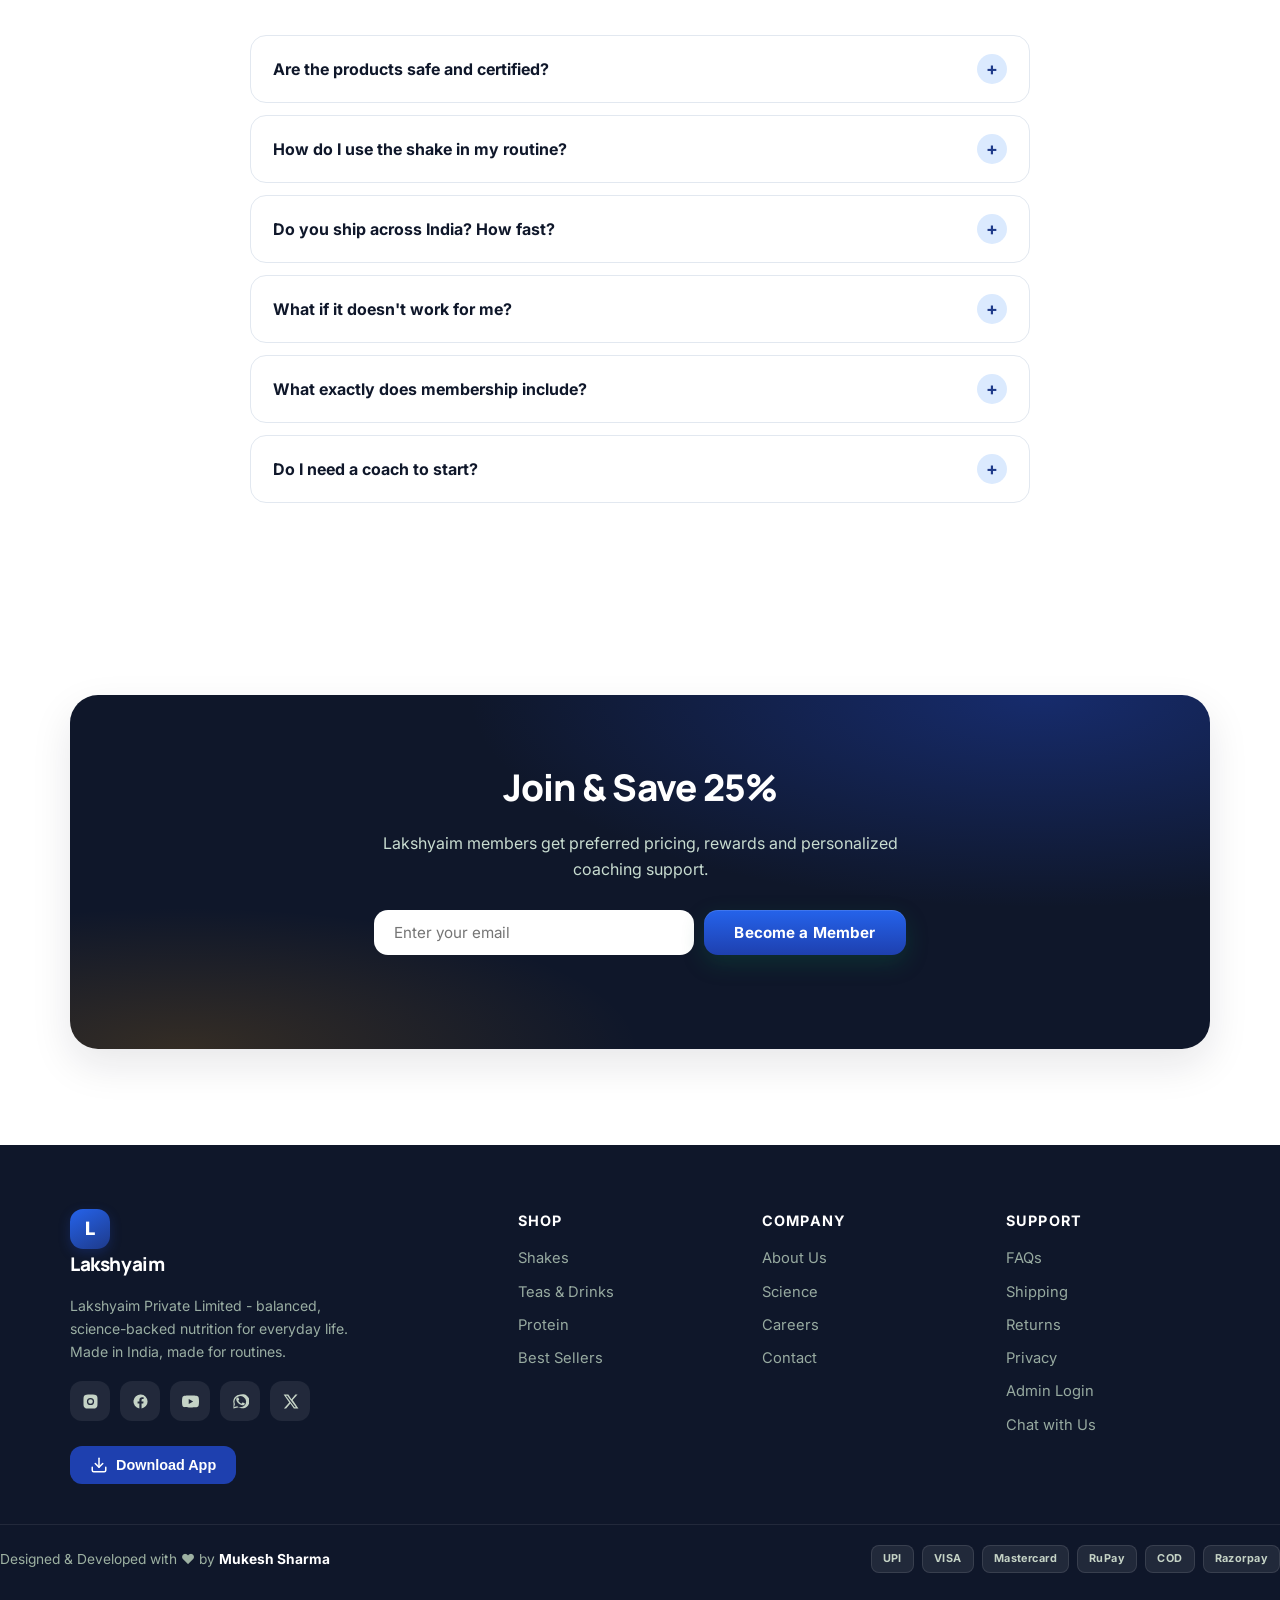
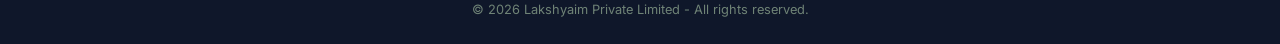
==== commit d55ea420: "rewrite-chatbot-clean" ====
--- a/index.html
+++ b/index.html
@@ -11,7 +11,7 @@
   <link href="https://fonts.googleapis.com/css2?family=Manrope:wght@500;600;700;800&display=swap" rel="stylesheet" />
   <link href="https://fonts.googleapis.com/css2?family=Inter:wght@400;500;600;700;800&display=swap" rel="stylesheet" />
   <script>(function(){try{var t=localStorage.getItem('lakshyaim_theme');if(t)document.documentElement.setAttribute('data-theme',t);}catch(e){}})();</script>
-  <link rel="stylesheet" href="styles.css?v=20261145" />
+  <link rel="stylesheet" href="styles.css?v=20261147" />
   <link rel="manifest" href="manifest.json" />
   <meta name="theme-color" content="#1e40af" />
   <meta name="apple-mobile-web-app-capable" content="yes" />
@@ -392,11 +392,11 @@
     <p class="lb-count" id="lbCount"></p>
   </div>
 
-  <script src="products.js?v=20261145"></script>
-  <script src="cart.js?v=20261145"></script>
-  <script src="site-content.js?v=20261145"></script>
-  <script src="script.js?v=20261145"></script>
-  <script src="auth.js?v=20261145"></script>
+  <script src="products.js?v=20261147"></script>
+  <script src="cart.js?v=20261147"></script>
+  <script src="site-content.js?v=20261147"></script>
+  <script src="script.js?v=20261147"></script>
+  <script src="auth.js?v=20261147"></script>
   <!-- PWA Install Popup -->
   <div id="pwaPopup" style="display:none;position:fixed;inset:0;background:rgba(0,0,0,0.5);z-index:9999;align-items:center;justify-content:center;padding:16px">
     <div style="background:#fff;border-radius:20px;padding:32px;max-width:400px;width:100%;text-align:center;box-shadow:0 24px 60px rgba(0,0,0,0.2);position:relative">
@@ -418,395 +418,198 @@
     </button>
   </div>
 
-  <!-- Chatbot Widget (no floating button - accessible via footer link) -->
-
-  <div id="chatbotWindow" style="display:none;position:fixed;bottom:90px;left:20px;z-index:1001;width:360px;max-width:calc(100vw - 40px);height:500px;max-height:calc(100vh - 120px);background:#fff;border-radius:20px;box-shadow:0 8px 40px rgba(0,0,0,0.15);flex-direction:column;overflow:hidden">
-    <div style="background:linear-gradient(135deg,var(--green),var(--green-dark));color:#fff;padding:14px 16px;display:flex;align-items:center;justify-content:space-between">
-      <div style="display:flex;align-items:center;gap:10px">
-        <div style="width:36px;height:36px;border-radius:10px;background:rgba(255,255,255,0.2);display:grid;place-items:center;font-weight:800;font-size:1.1rem">L</div>
+  <!-- Chatbot Widget -->
+  <div id="chatbotWindow" style="display:none;position:fixed;bottom:80px;right:20px;z-index:9999;width:350px;max-width:calc(100vw - 40px);height:480px;max-height:calc(100vh - 100px);background:#fff;border-radius:16px;box-shadow:0 8px 32px rgba(0,0,0,0.2);flex-direction:column;overflow:hidden">
+    <div style="background:linear-gradient(135deg,#1e40af,#1e3a8a);color:#fff;padding:12px 16px;display:flex;align-items:center;justify-content:space-between">
+      <div style="display:flex;align-items:center;gap:8px">
+        <div style="width:32px;height:32px;border-radius:8px;background:rgba(255,255,255,0.2);display:grid;place-items:center;font-weight:800;font-size:1rem">L</div>
         <div>
-          <p style="margin:0;font-weight:700;font-size:0.95rem">Lakshyaim Assistant</p>
-          <p style="margin:0;font-size:0.75rem;opacity:0.8">Online | Product Expert</p>
+          <p style="margin:0;font-weight:700;font-size:0.9rem">Lakshyaim Assistant</p>
+          <p style="margin:0;font-size:0.7rem;opacity:0.8">Online | Product Expert</p>
         </div>
       </div>
       <div style="display:flex;align-items:center;gap:6px">
-        <button id="langToggle" style="background:rgba(255,255,255,0.2);border:none;color:#fff;padding:4px 10px;border-radius:8px;font-size:0.75rem;cursor:pointer;font-weight:600">HI</button>
-      </div>
-      <button id="chatbotClose" style="background:none;border:none;color:#fff;font-size:1.5rem;cursor:pointer;padding:4px 8px;line-height:1">&times;</button>
-    </div>
-    <div id="chatbotMessages" style="flex:1;overflow-y:auto;padding:16px;display:flex;flex-direction:column;gap:10px;background:#f0f2f5">
-      <div style="background:#fff;border-radius:12px;padding:10px 14px;max-width:85%;align-self:flex-start;box-shadow:0 1px 2px rgba(0,0,0,0.08)">
-        <p style="margin:0;font-size:0.9rem;color:var(--ink)">Namaste! Main Lakshyaim Assistant hoon. Mujhse products, prices, ingredients, benefits ke baare me pooch sakte hain. Kya help chahiye?</p>
-      </div>
-    </div>
-    <div style="padding:12px 16px;background:#fff;border-top:1px solid var(--card-border);display:flex;gap:8px">
-      <input id="chatbotInput" type="text" placeholder="Type your question..." style="flex:1;padding:10px 14px;border:1.5px solid var(--card-border);border-radius:12px;font-size:0.9rem;outline:none" />
-      <button id="chatbotSend" style="background:var(--green);color:#fff;border:none;border-radius:12px;padding:10px 16px;cursor:pointer;font-weight:600;font-size:0.9rem">Send</button>
+        <button id="langToggle" style="background:rgba(255,255,255,0.2);border:none;color:#fff;padding:3px 8px;border-radius:6px;font-size:0.7rem;cursor:pointer;font-weight:600">HI</button>
+        <button onclick="toggleChatbot()" style="background:none;border:none;color:#fff;font-size:1.3rem;cursor:pointer;padding:2px 6px;line-height:1">&times;</button>
+      </div>
+    </div>
+    <div id="chatbotMessages" style="flex:1;overflow-y:auto;padding:12px;display:flex;flex-direction:column;gap:8px;background:#f0f2f5">
+      <div style="background:#fff;border-radius:10px;padding:8px 12px;max-width:85%;align-self:flex-start;box-shadow:0 1px 2px rgba(0,0,0,0.06)">
+        <p style="margin:0;font-size:0.85rem;color:#0f172a">Namaste! Main Lakshyaim Assistant hoon. Mujhse products, prices, ingredients, benefits ke baare me pooch sakte hain.</p>
+      </div>
+    </div>
+    <div style="padding:10px 12px;background:#fff;border-top:1px solid #e2e8f0;display:flex;gap:6px">
+      <input id="chatbotInput" type="text" placeholder="Type your question..." style="flex:1;padding:8px 12px;border:1.5px solid #e2e8f0;border-radius:10px;font-size:0.85rem;outline:none" />
+      <button id="chatbotSend" style="background:#1e40af;color:#fff;border:none;border-radius:10px;padding:8px 14px;cursor:pointer;font-weight:600;font-size:0.85rem">Send</button>
     </div>
   </div>
 
-  <script src="theme.js?v=20261145"></script>
+  <!-- Chatbot Trigger Button in Footer -->
+  <div style="position:fixed;bottom:20px;right:20px;z-index:9999">
+    <button onclick="toggleChatbot()" style="background:#1e40af;color:#fff;border:none;border-radius:50%;width:52px;height:52px;font-size:1.5rem;cursor:pointer;box-shadow:0 4px 12px rgba(30,64,175,0.3);display:flex;align-items:center;justify-content:center" title="Chat with us">
+      <svg width="22" height="22" viewBox="0 0 24 24" fill="none" stroke="currentColor" stroke-width="2" stroke-linecap="round" stroke-linejoin="round"><path d="M21 15a2 2 0 01-2 2H7l-4 4V5a2 2 0 012-2h14a2 2 0 012 2z"/></svg>
+    </button>
+  </div>
+
   <script>
-    let deferredPrompt = null;
-
-    // Capture the install prompt
-    window.addEventListener("beforeinstallprompt", (e) => {
-      e.preventDefault();
-      deferredPrompt = e;
-      console.log("PWA install prompt available");
-
-      // Show banner
-      const banner = document.getElementById("pwaInstallBanner");
-      if (banner) {
-        const dismissed = localStorage.getItem("pwa_dismissed");
-        if (!dismissed || (Date.now() - Number(dismissed)) > 7 * 24 * 60 * 60 * 1000) {
-          banner.style.display = "block";
-        }
-      }
-
-      // Show FAB
-      const fab = document.getElementById("pwaFabBtn");
-      if (fab) fab.style.display = "flex";
-
-      // Show footer button
-      const footerBtn = document.getElementById("footerInstallBtn");
-      if (footerBtn) footerBtn.style.display = "inline-flex";
-    });
-
-    // Banner install button
-    document.getElementById("pwaInstallBtn")?.addEventListener("click", async () => {
-      if (!deferredPrompt) return;
-      deferredPrompt.prompt();
-      const { outcome } = await deferredPrompt.userChoice;
-      deferredPrompt = null;
-      const banner = document.getElementById("pwaInstallBanner");
-      if (banner) banner.style.display = "none";
-    });
-
-    // Banner dismiss
-    document.getElementById("pwaDismissBtn")?.addEventListener("click", () => {
-      const banner = document.getElementById("pwaInstallBanner");
-      if (banner) banner.style.display = "none";
-      localStorage.setItem("pwa_dismissed", Date.now().toString());
-    });
-
-    // Footer install button
-    window.triggerPwaInstall = async function() {
-      if (!deferredPrompt) {
-        // Show manual install instructions
-        const isIOS = /iPad|iPhone|iPod/.test(navigator.userAgent);
-        const isAndroid = /Android/.test(navigator.userAgent);
-        let msg = "To install this app:\n\n";
-        if (isIOS) {
-          msg += "1. Tap the Share button (square with arrow)\n";
-          msg += "2. Scroll down and tap 'Add to Home Screen'\n";
-          msg += "3. Tap 'Add' to confirm";
-        } else if (isAndroid) {
-          msg += "1. Tap the menu (3 dots) in Chrome\n";
-          msg += "2. Tap 'Add to Home screen' or 'Install app'\n";
-          msg += "3. Tap 'Add' to confirm";
-        } else {
-          msg += "1. Click the menu (3 dots) in Chrome/Edge\n";
-          msg += "2. Click 'Install Lakshyaim' or 'Add to Home screen'\n";
-          msg += "3. Click 'Install' to confirm";
-        }
-        alert(msg);
-        return;
-      }
-      deferredPrompt.prompt();
-      const { outcome } = await deferredPrompt.userChoice;
-      deferredPrompt = null;
-      const footerBtn = document.getElementById("footerInstallBtn");
-      if (footerBtn) footerBtn.style.display = "none";
-      const fab = document.getElementById("pwaFabBtn");
-      if (fab) fab.style.display = "none";
-    };
-
-    // FAB click
-    document.getElementById("pwaFabBtn")?.addEventListener("click", async () => {
-      if (!deferredPrompt) return;
-      deferredPrompt.prompt();
-      const { outcome } = await deferredPrompt.userChoice;
-      deferredPrompt = null;
-      const fab = document.getElementById("pwaFabBtn");
-      if (fab) fab.style.display = "none";
-    });
-
-    // Popup after 3 seconds
-    setTimeout(() => {
-      if (deferredPrompt) {
-        const popup = document.getElementById("pwaPopup");
-        if (popup) popup.style.display = "flex";
-      }
-    }, 3000);
-
-    // Popup install button
-    document.getElementById("pwaPopupInstall")?.addEventListener("click", async () => {
-      if (!deferredPrompt) return;
-      deferredPrompt.prompt();
-      const { outcome } = await deferredPrompt.userChoice;
-      deferredPrompt = null;
-      const popup = document.getElementById("pwaPopup");
-      if (popup) popup.style.display = "none";
-    });
-
-    // Popup dismiss
-    document.getElementById("pwaPopupDismiss")?.addEventListener("click", () => {
-      const popup = document.getElementById("pwaPopup");
-      if (popup) popup.style.display = "none";
-      localStorage.setItem("pwa_dismissed", Date.now().toString());
-    });
-
-    // App installed
-    window.addEventListener("appinstalled", () => {
-      const banner = document.getElementById("pwaInstallBanner");
-      if (banner) banner.style.display = "none";
-      const popup = document.getElementById("pwaPopup");
-      if (popup) popup.style.display = "none";
-      const fab = document.getElementById("pwaFabBtn");
-      if (fab) fab.style.display = "none";
-      const footerBtn = document.getElementById("footerInstallBtn");
-      if (footerBtn) footerBtn.style.display = "none";
-      deferredPrompt = null;
-    });
-  </script>
-  </script>
-  <script>
-    if ('serviceWorker' in navigator) {
-      navigator.serviceWorker.register('sw.js').catch(() => {});
-    }
-  </script>
-  <script>
-    window.toggleChatbot = function() {
-      alert('toggleChatbot called, window found: ' + !!document.getElementById('chatbotWindow'));
+    function toggleChatbot() {
       var w = document.getElementById("chatbotWindow");
       if (w) {
         if (w.style.display === "none" || !w.style.display) {
           w.style.display = "flex";
-          var input = document.getElementById("chatbotInput");
-          if (input) input.focus();
+          var inp = document.getElementById("chatbotInput");
+          if (inp) inp.focus();
         } else {
           w.style.display = "none";
         }
       }
-    };
-    (function() {
-      var closeBtn = document.getElementById("chatbotClose");
-      if (closeBtn) {
-        closeBtn.addEventListener("click", function() {
-          var w = document.getElementById("chatbotWindow");
-          if (w) w.style.display = "none";
-        });
-      }
-    })();
-    (function() {
-      const chatbotWindow = document.getElementById("chatbotWindow");
-      const chatbotClose = document.getElementById("chatbotClose");
-      const chatbotInput = document.getElementById("chatbotInput");
-      const chatbotSend = document.getElementById("chatbotSend");
-      const chatbotMessages = document.getElementById("chatbotMessages");
-
-      chatbotClose?.addEventListener("click", () => {
-        chatbotWindow.style.display = "none";
+    }
+
+    var chatbotLang = localStorage.getItem("chatbot_lang") || "hi";
+
+    function addMsg(text, isUser) {
+      var div = document.createElement("div");
+      div.style.cssText = isUser
+        ? "background:#dbeafe;border-radius:10px;padding:8px 12px;max-width:85%;align-self:flex-end;box-shadow:0 1px 2px rgba(0,0,0,0.06)"
+        : "background:#fff;border-radius:10px;padding:8px 12px;max-width:85%;align-self:flex-start;box-shadow:0 1px 2px rgba(0,0,0,0.06)";
+      div.innerHTML = "<p style='margin:0;font-size:0.85rem;color:#0f172a'>" + text.replace(/\n/g, "<br>") + "</p>";
+      var msgs = document.getElementById("chatbotMessages");
+      if (msgs) {
+        msgs.appendChild(div);
+        msgs.scrollTop = msgs.scrollHeight;
+      }
+    }
+
+    async function getProducts() {
+      try {
+        var res = await fetch("product/products.json");
+        return await res.json();
+      } catch(e) { return []; }
+    }
+
+    function fmtPrice(n) {
+      return "Rs " + Number(n).toLocaleString("en-IN");
+    }
+
+    async function genResponse(q) {
+      q = q.toLowerCase().trim();
+      var products = await getProducts();
+
+      if (q.match(/^(hi|hello|hey|namaste|hii)/)) {
+        return chatbotLang === "hi" ? "Namaste! Main Lakshyaim Assistant hoon. Products, prices, ingredients ke baare me pooch sakte hain." : "Hello! I am Lakshyaim Assistant. Ask about products, prices, ingredients and more.";
+      }
+
+      if (q.match(/product|products|list|catalog|sab/)) {
+        var list = products.map(function(p) { return p.name + " - " + fmtPrice(p.price); }).join("\n");
+        return (chatbotLang === "hi" ? "Hamare products:\n\n" : "Our products:\n\n") + list;
+      }
+
+      var matched = null;
+      for (var i = 0; i < products.length; i++) {
+        var p = products[i];
+        if (q.includes(p.name.toLowerCase()) || p.name.toLowerCase().includes(q)) {
+          matched = p;
+          break;
+        }
+      }
+
+      if (matched) {
+        var p = matched;
+        if (q.match(/price|kitna|cost|rate|mrp/)) {
+          return p.name + "\nPrice: " + fmtPrice(p.price) + (p.mrp > p.price ? "\nMRP: " + fmtPrice(p.mrp) + " (" + Math.round(((p.mrp - p.price) / p.mrp) * 100) + "% OFF)" : "");
+        }
+        if (q.match(/benefit|faida|labh/)) {
+          return p.name + " - Benefits:\n- " + (p.benefits || []).join("\n- ");
+        }
+        if (q.match(/ingredient|composition/)) {
+          return p.name + " - Ingredients:\n" + (p.ingredients || "N/A");
+        }
+        if (q.match(/usage|how to use|kaise/)) {
+          return p.name + " - Usage:\n" + (p.usage || "N/A") + "\nWeight: " + (p.weight || "N/A");
+        }
+        return p.name + "\n" + (p.description || "") + "\nPrice: " + fmtPrice(p.price) + "\nBenefits: " + (p.benefits || []).join(", ");
+      }
+
+      if (q.match(/shipping|delivery/)) {
+        return "Shipping: Free above Rs 2999, Rs 99 below. Delivery 3-5 days.";
+      }
+
+      if (q.match(/payment|pay|razorpay/)) {
+        return "Payment: Razorpay (UPI, Card, Netbanking). Secure and encrypted.";
+      }
+
+      if (q.match(/order|track|status/)) {
+        return "Order tracking: Sign in with Google, go to My Orders page.";
+      }
+
+      if (q.match(/admin|login/)) {
+        return "Admin: /admin, credentials: admin / admin123";
+      }
+
+      if (q.match(/gst|tax/)) {
+        return "GST: Applied at checkout (default 18%). GSTIN on invoice.";
+      }
+
+      if (q.match(/contact|phone|email/)) {
+        return "Contact: +91 9999999999, info@lakshyaim.com";
+      }
+
+      return chatbotLang === "hi" ? "Mujhe samajh nahi aaya. 'Products list' ya 'Formula 1 price' pooch sakte hain." : "I didn't understand. Try 'Product list' or 'Formula 1 price'.";
+    }
+
+    async function sendMsg() {
+      var input = document.getElementById("chatbotInput");
+      var text = input.value.trim();
+      if (!text) return;
+      addMsg(text, true);
+      input.value = "";
+      var typing = document.createElement("div");
+      typing.style.cssText = "background:#fff;border-radius:10px;padding:8px 12px;max-width:85%;align-self:flex-start;box-shadow:0 1px 2px rgba(0,0,0,0.06)";
+      typing.innerHTML = "<p style='margin:0;font-size:0.85rem;color:#64748b'>Typing...</p>";
+      var msgs = document.getElementById("chatbotMessages");
+      msgs.appendChild(typing);
+      msgs.scrollTop = msgs.scrollHeight;
+
+      var response = await genResponse(text);
+      typing.remove();
+      addMsg(response, false);
+    }
+
+    document.getElementById("chatbotSend")?.addEventListener("click", sendMsg);
+    document.getElementById("chatbotInput")?.addEventListener("keypress", function(e) {
+      if (e.key === "Enter") sendMsg();
+    });
+
+    // Language toggle
+    var langBtn = document.getElementById("langToggle");
+    if (langBtn) {
+      langBtn.addEventListener("click", function() {
+        chatbotLang = chatbotLang === "hi" ? "en" : "hi";
+        localStorage.setItem("chatbot_lang", chatbotLang);
+        langBtn.textContent = chatbotLang === "hi" ? "HI" : "EN";
       });
-
-      function addMessage(text, isUser) {
-        const div = document.createElement("div");
-        div.style.cssText = isUser
-          ? "background:var(--green-light);border-radius:12px;padding:10px 14px;max-width:85%;align-self:flex-end;box-shadow:0 1px 2px rgba(0,0,0,0.08)"
-          : "background:#fff;border-radius:12px;padding:10px 14px;max-width:85%;align-self:flex-start;box-shadow:0 1px 2px rgba(0,0,0,0.08)";
-        div.innerHTML = "<p style='margin:0;font-size:0.9rem;color:var(--ink)'>" + text.replace(/\n/g, "<br>") + "</p>";
-        chatbotMessages.appendChild(div);
-        chatbotMessages.scrollTop = chatbotMessages.scrollHeight;
-      }
-
-      async function getProducts() {
-        try {
-          const res = await fetch("product/products.json");
-          return await res.json();
-        } catch { return []; }
-      }
-
-      function formatPrice(n) {
-        return "Rs " + Number(n).toLocaleString("en-IN");
-      }
-
-      // Language state
-      let currentLang = localStorage.getItem("chatbot_lang") || "hi";
-
-      const langToggle = document.getElementById("langToggle");
-      if (langToggle) {
-        langToggle.textContent = currentLang === "hi" ? "HI" : "EN";
-        langToggle.addEventListener("click", () => {
-          currentLang = currentLang === "hi" ? "en" : "hi";
-          localStorage.setItem("chatbot_lang", currentLang);
-          langToggle.textContent = currentLang === "hi" ? "HI" : "EN";
-          const greetMsg = currentLang === "hi"
-            ? "Namaste! Main Lakshyaim Assistant hoon. Aap products, prices, ingredients, benefits ke baare me pooch sakte hain. Kya help chahiye?"
-            : "Hello! I am Lakshyaim Assistant. You can ask about products, prices, ingredients, benefits and more. How can I help?";
-          addMessage(greetMsg, false);
-        });
-      }
-
-      const responses = {
-        hi: {
-          greeting: "Namaste! Main Lakshyaim Assistant hoon. Aap products, prices, ingredients, benefits ke baare me pooch sakte hain. Kya help chahiye?",
-          help: "Main aapki help kar sakta hoon:\n- Product list aur prices\n- Product details (ingredients, benefits, usage)\n- Delivery aur shipping info\n- Order status\n- Admin contact\n\nExample: 'Formula 1 price kya hai?' ya 'Herbal Tea benefits batao'",
-          productList: (products) => "Hamare products:\n\n" + products.map((p) => p.name + " - Rs " + Number(p.price).toLocaleString("en-IN") + (p.mrp > p.price ? " (MRP Rs " + Number(p.mrp).toLocaleString("en-IN") + ")" : "")).join("\n") + "\n\nKisi specific product ke baare me poochne ke liye naam likhein.",
-          price: (p) => p.name + "\nPrice: Rs " + Number(p.price).toLocaleString("en-IN") + (p.mrp > p.price ? "\nMRP: Rs " + Number(p.mrp).toLocaleString("en-IN") + " (" + Math.round(((p.mrp - p.price) / p.mrp) * 100) + "% OFF)" : "") + "\nRating: " + "\u2605".repeat(p.rating) + "\u2606".repeat(5 - p.rating) + " (" + p.reviews + " reviews)",
-          benefits: (p) => p.name + " - Key Benefits:\n- " + (p.benefits || []).join("\n- "),
-          ingredients: (p) => p.name + " - Ingredients:\n" + (p.ingredients || "Information not available"),
-          usage: (p) => p.name + " - How to Use:\n" + (p.usage || "Information not available") + "\n\nWeight: " + (p.weight || "N/A") + " | Servings: " + (p.servings || "N/A"),
-          description: (p) => p.name + "\n\n" + (p.description || "") + "\n\nPrice: Rs " + Number(p.price).toLocaleString("en-IN") + "\nRating: " + "\u2605".repeat(p.rating) + "\u2606".repeat(5 - p.rating) + " (" + p.reviews + " reviews)" + "\nTag: " + p.tag + "\nWeight: " + (p.weight || "N/A") + " | Servings: " + (p.servings || "N/A") + "\n\nBenefits: " + (p.benefits || []).join(", ") + "\n\nUsage: " + (p.usage || "N/A"),
-          defaultProduct: (p) => p.name + " (" + p.tag + ")\nPrice: Rs " + Number(p.price).toLocaleString("en-IN") + (p.mrp > p.price ? " (MRP Rs " + Number(p.mrp).toLocaleString("en-IN") + ")" : "") + "\nRating: " + "\u2605".repeat(p.rating) + "\u2606".repeat(5 - p.rating) + " (" + p.reviews + " reviews)" + "\n\n" + (p.description || "") + "\n\nBenefits: " + (p.benefits || []).join(", ") + "\n\nType 'benefits', 'ingredients', 'usage', or 'price' for more details.",
-          shipping: "Shipping Info:\n- Free shipping on orders above Rs 2999\n- Shipping fee: Rs 99 (below threshold)\n- Delivery: 3-5 working days pan-India\n- 27,000+ pin codes covered",
-          payment: "Payment Options:\n- Razorpay (UPI, Card, Netbanking)\n\nAll payments are secure and encrypted. Order is confirmed only after successful payment.",
-          order: "Order Tracking:\n- Sign in with Google to view your orders\n- Go to 'My Orders' page for order history\n- Each order shows: status, items, total, payment ID\n\nFor order-related queries, please sign in and check My Orders page.",
-          admin: "Admin Panel:\n- URL: /admin\n- Default credentials: admin / admin123\n- Admin can manage products, orders, settings, analytics, and more",
-          gst: "GST Information:\n- GST is applied at checkout (default 18%)\n- GSTIN is displayed on invoice\n- GST amount is calculated automatically\n- Admin can configure GST rate in Settings",
-          contact: "Contact Us:\n- Phone: +91 9999999999\n- Email: info@lakshyaim.com\n- Address: Lakshyaim Private Limited\n\nYou can also reach us through social media links in the footer.",
-          fallback: "Mujhe samajh nahi aaya. Aap pooch sakte hain:\n- Product names aur prices\n- Product benefits, ingredients, usage\n- Shipping aur delivery\n- Payment options\n- Order tracking\n- Admin panel info\n\nExample: 'Formula 1 price kya hai?' ya 'Herbal Tea benefits batao'"
-        },
-        en: {
-          greeting: "Hello! I am Lakshyaim Assistant. You can ask about products, prices, ingredients, benefits and more. How can I help?",
-          help: "I can help you with:\n- Product list and prices\n- Product details (ingredients, benefits, usage)\n- Delivery and shipping info\n- Order status\n- Admin contact\n\nExample: 'What is Formula 1 price?' or 'Tell me Herbal Tea benefits'",
-          productList: (products) => "Our products:\n\n" + products.map((p) => p.name + " - Rs " + Number(p.price).toLocaleString("en-IN") + (p.mrp > p.price ? " (MRP Rs " + Number(p.mrp).toLocaleString("en-IN") + ")" : "")).join("\n") + "\n\nAsk about any specific product for more details.",
-          price: (p) => p.name + "\nPrice: Rs " + Number(p.price).toLocaleString("en-IN") + (p.mrp > p.price ? "\nMRP: Rs " + Number(p.mrp).toLocaleString("en-IN") + " (" + Math.round(((p.mrp - p.price) / p.mrp) * 100) + "% OFF)" : "") + "\nRating: " + "\u2605".repeat(p.rating) + "\u2606".repeat(5 - p.rating) + " (" + p.reviews + " reviews)",
-          benefits: (p) => p.name + " - Key Benefits:\n- " + (p.benefits || []).join("\n- "),
-          ingredients: (p) => p.name + " - Ingredients:\n" + (p.ingredients || "Information not available"),
-          usage: (p) => p.name + " - How to Use:\n" + (p.usage || "Information not available") + "\n\nWeight: " + (p.weight || "N/A") + " | Servings: " + (p.servings || "N/A"),
-          description: (p) => p.name + "\n\n" + (p.description || "") + "\n\nPrice: Rs " + Number(p.price).toLocaleString("en-IN") + "\nRating: " + "\u2605".repeat(p.rating) + "\u2606".repeat(5 - p.rating) + " (" + p.reviews + " reviews)" + "\nTag: " + p.tag + "\nWeight: " + (p.weight || "N/A") + " | Servings: " + (p.servings || "N/A") + "\n\nBenefits: " + (p.benefits || []).join(", ") + "\n\nUsage: " + (p.usage || "N/A"),
-          defaultProduct: (p) => p.name + " (" + p.tag + ")\nPrice: Rs " + Number(p.price).toLocaleString("en-IN") + (p.mrp > p.price ? " (MRP Rs " + Number(p.mrp).toLocaleString("en-IN") + ")" : "") + "\nRating: " + "\u2605".repeat(p.rating) + "\u2606".repeat(5 - p.rating) + " (" + p.reviews + " reviews)" + "\n\n" + (p.description || "") + "\n\nBenefits: " + (p.benefits || []).join(", ") + "\n\nType 'benefits', 'ingredients', 'usage', or 'price' for more details.",
-          shipping: "Shipping Info:\n- Free shipping on orders above Rs 2999\n- Shipping fee: Rs 99 (below threshold)\n- Delivery: 3-5 working days pan-India\n- 27,000+ pin codes covered",
-          payment: "Payment Options:\n- Razorpay (UPI, Card, Netbanking)\n\nAll payments are secure and encrypted. Order is confirmed only after successful payment.",
-          order: "Order Tracking:\n- Sign in with Google to view your orders\n- Go to 'My Orders' page for order history\n- Each order shows: status, items, total, payment ID\n\nFor order-related queries, please sign in and check My Orders page.",
-          admin: "Admin Panel:\n- URL: /admin\n- Default credentials: admin / admin123\n- Admin can manage products, orders, settings, analytics, and more",
-          gst: "GST Information:\n- GST is applied at checkout (default 18%)\n- GSTIN is displayed on invoice\n- GST amount is calculated automatically\n- Admin can configure GST rate in Settings",
-          contact: "Contact Us:\n- Phone: +91 9999999999\n- Email: info@lakshyaim.com\n- Address: Lakshyaim Private Limited\n\nYou can also reach us through social media links in the footer.",
-          fallback: "I didn't understand. You can ask about:\n- Product names and prices\n- Product benefits, ingredients, usage\n- Shipping and delivery\n- Payment options\n- Order tracking\n- Admin panel info\n\nExample: 'What is Formula 1 price?' or 'Tell me Herbal Tea benefits'"
-        }
-      };
-
-      async function generateResponse(query) {
-        const q = query.toLowerCase().trim();
-        const r = responses[currentLang];
-        const products = await getProducts();
-
-        if (q.match(/^(hi|hello|hey|namaste|namaskar|hii|namaskaram)/)) {
-          return r.greeting;
-        }
-
-        if (q.match(/help|kya pooch|kaise|what can|madad/)) {
-          return r.help;
-        }
-
-        if (q.match(/product|products|sab product|all product|catalog|list|sabhi/)) {
-          return r.productList(products);
-        }
-
-        let matchedProduct = null;
-        for (const p of products) {
-          const nameLower = p.name.toLowerCase();
-          if (q.includes(nameLower) || nameLower.includes(q) || q.includes(p.name.split(" ")[0].toLowerCase())) {
-            matchedProduct = p;
-            break;
-          }
-        }
-
-        if (matchedProduct) {
-          const p = matchedProduct;
-
-          if (q.match(/price|kitna|cost|rate|mrp|kimat|daam/)) {
-            return r.price(p);
-          }
-
-          if (q.match(/benefit|faida|advantage|kya fayda|labh/)) {
-            return r.benefits(p);
-          }
-
-          if (q.match(/ingredient|kya hai inside|composition|contains|sammil/)) {
-            return r.ingredients(p);
-          }
-
-          if (q.match(/usage|how to use|kaise use|kaise khana|kaise peena|upayog/)) {
-            return r.usage(p);
-          }
-
-          if (q.match(/description|detail|about|batao|info|vivaran/)) {
-            return r.description(p);
-          }
-
-          return r.defaultProduct(p);
-        }
-
-        if (q.match(/shipping|delivery|free shipping|kab aayega|delivery time|pehunch/)) {
-          return r.shipping;
-        }
-
-        if (q.match(/payment|pay|razorpay|upi|card|bhugtan/)) {
-          return r.payment;
-        }
-
-        if (q.match(/order|track|status|where is my|kahan hai/)) {
-          return r.order;
-        }
-
-        if (q.match(/admin|login|password/)) {
-          return r.admin;
-        }
-
-        if (q.match(/gst|tax/)) {
-          return r.gst;
-        }
-
-        if (q.match(/contact|phone|email|address|support|sampark/)) {
-          return r.contact;
-        }
-
-        return r.fallback;
-      }
-
-      async function sendMessage() {
-        const text = chatbotInput.value.trim();
-        if (!text) return;
-        addMessage(text, true);
-        chatbotInput.value = "";
-        const typing = document.createElement("div");
-        typing.style.cssText = "background:#fff;border-radius:12px;padding:10px 14px;max-width:85%;align-self:flex-start;box-shadow:0 1px 2px rgba(0,0,0,0.08)";
-        typing.innerHTML = "<p style='margin:0;font-size:0.9rem;color:var(--muted)'>Typing...</p>";
-        chatbotMessages.appendChild(typing);
-        chatbotMessages.scrollTop = chatbotMessages.scrollHeight;
-
-        const response = await generateResponse(text);
-        typing.remove();
-        addMessage(response, false);
-      }
-
-      chatbotSend?.addEventListener("click", sendMessage);
-      chatbotInput?.addEventListener("keypress", (e) => {
-        if (e.key === "Enter") sendMessage();
+    }
+
+    // Quick suggestions
+    var suggestions = ["Products list", "Formula 1 price", "Shipping info", "Payment options"];
+    var sugDiv = document.createElement("div");
+    sugDiv.style.cssText = "display:flex;gap:6px;flex-wrap:wrap;padding:8px 12px;background:#f0f2f5";
+    suggestions.forEach(function(sug) {
+      var btn = document.createElement("button");
+      btn.textContent = sug;
+      btn.style.cssText = "background:#fff;border:1px solid #e2e8f0;border-radius:999px;padding:4px 12px;font-size:0.78rem;cursor:pointer;color:#1e40af";
+      btn.addEventListener("click", function() {
+        document.getElementById("chatbotInput").value = sug;
+        sendMsg();
       });
-
-      const suggestions = currentLang === "hi" 
-        ? ["Products list", "Formula 1 price", "Shipping info", "Payment options"]
-        : ["Product list", "Formula 1 price", "Shipping info", "Payment options"];
-      const sugDiv = document.createElement("div");
-      sugDiv.style.cssText = "display:flex;gap:6px;flex-wrap:wrap;padding:8px 16px;background:#f0f2f5";
-      suggestions.forEach((sug) => {
-        const btn = document.createElement("button");
-        btn.textContent = sug;
-        btn.style.cssText = "background:#fff;border:1px solid var(--card-border);border-radius:999px;padding:4px 12px;font-size:0.78rem;cursor:pointer;color:var(--green)";
-        btn.addEventListener("click", () => {
-          chatbotInput.value = sug;
-          sendMessage();
-        });
-        sugDiv.appendChild(btn);
-      });
-      chatbotMessages.parentElement.insertBefore(sugDiv, chatbotMessages.nextSibling);
-      // sendMessage defined below, inside IIFE
-      // suggestions already rendered above
-    })();
+      sugDiv.appendChild(btn);
+    });
+    var msgs = document.getElementById("chatbotMessages");
+    if (msgs && msgs.parentElement) {
+      msgs.parentElement.insertBefore(sugDiv, msgs.nextSibling);
+    }
+
   </script>
 
-</body>
+</body></body>
 </html>
